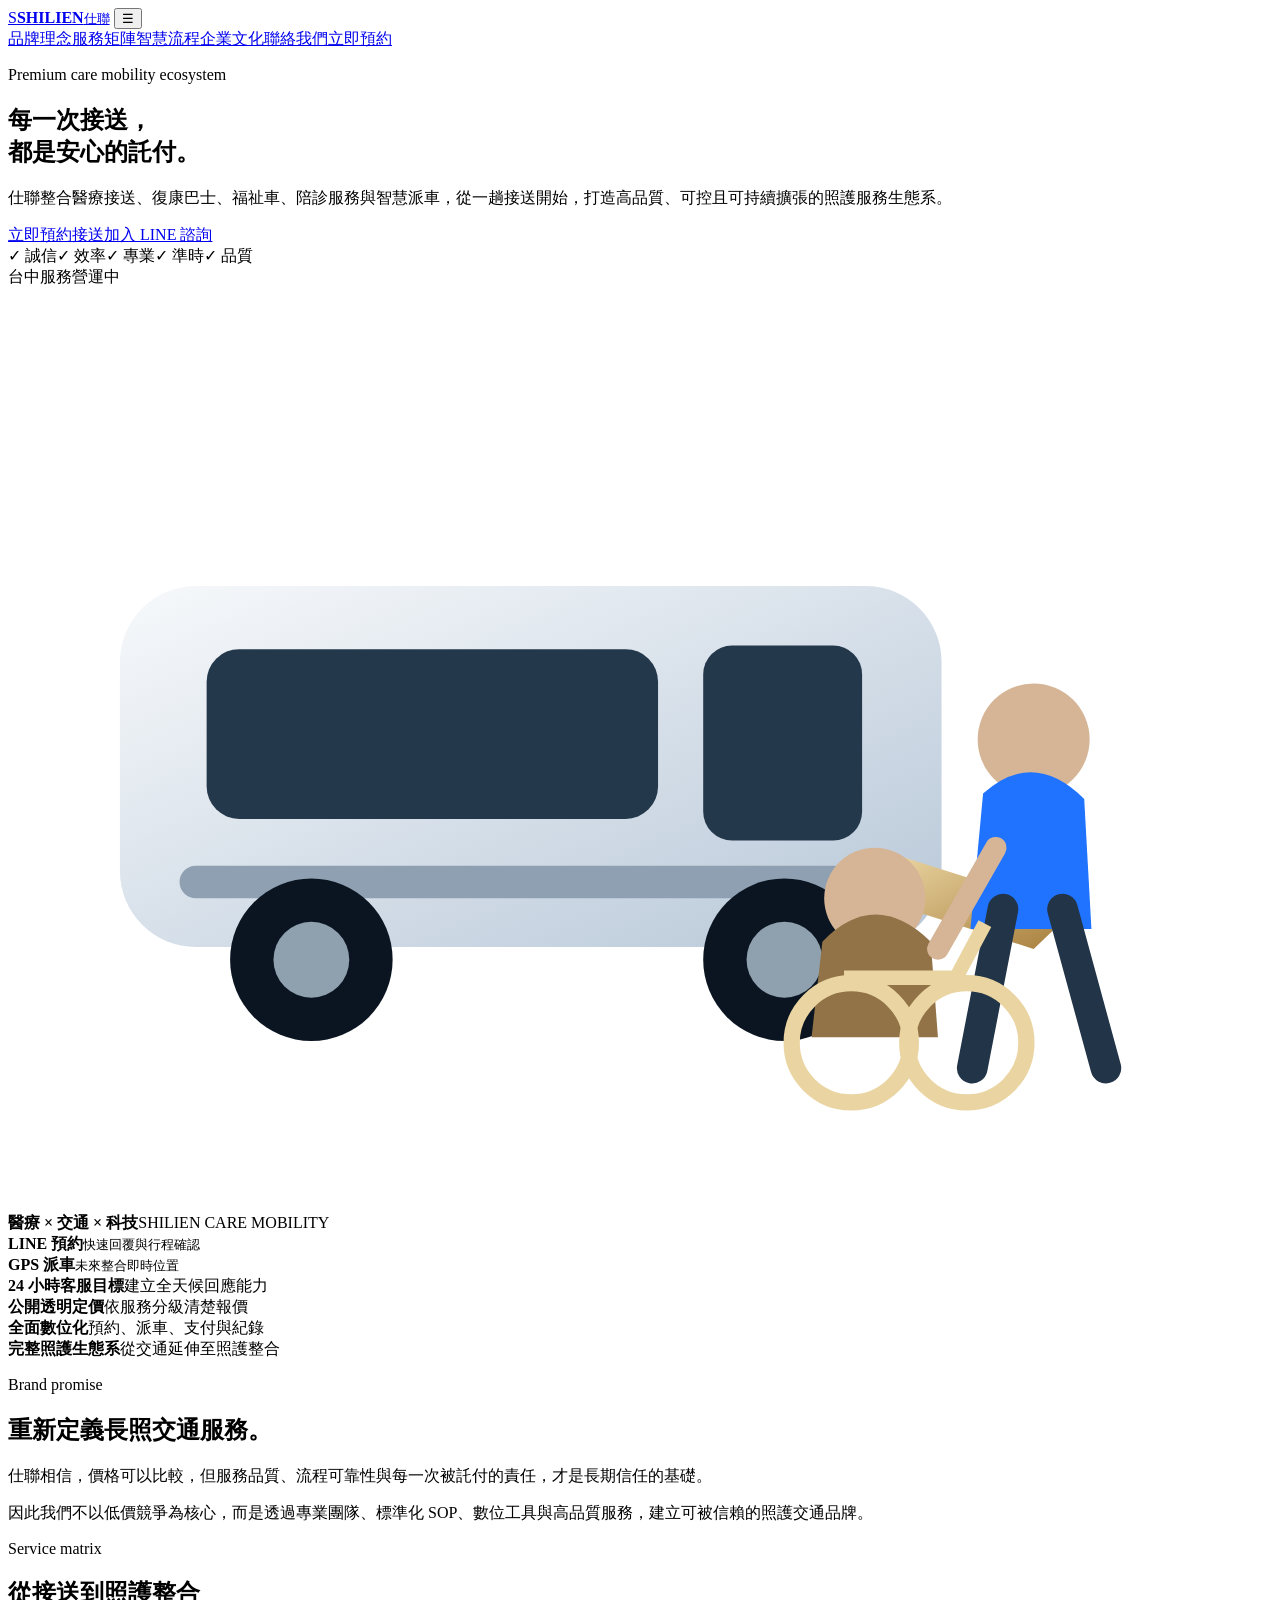
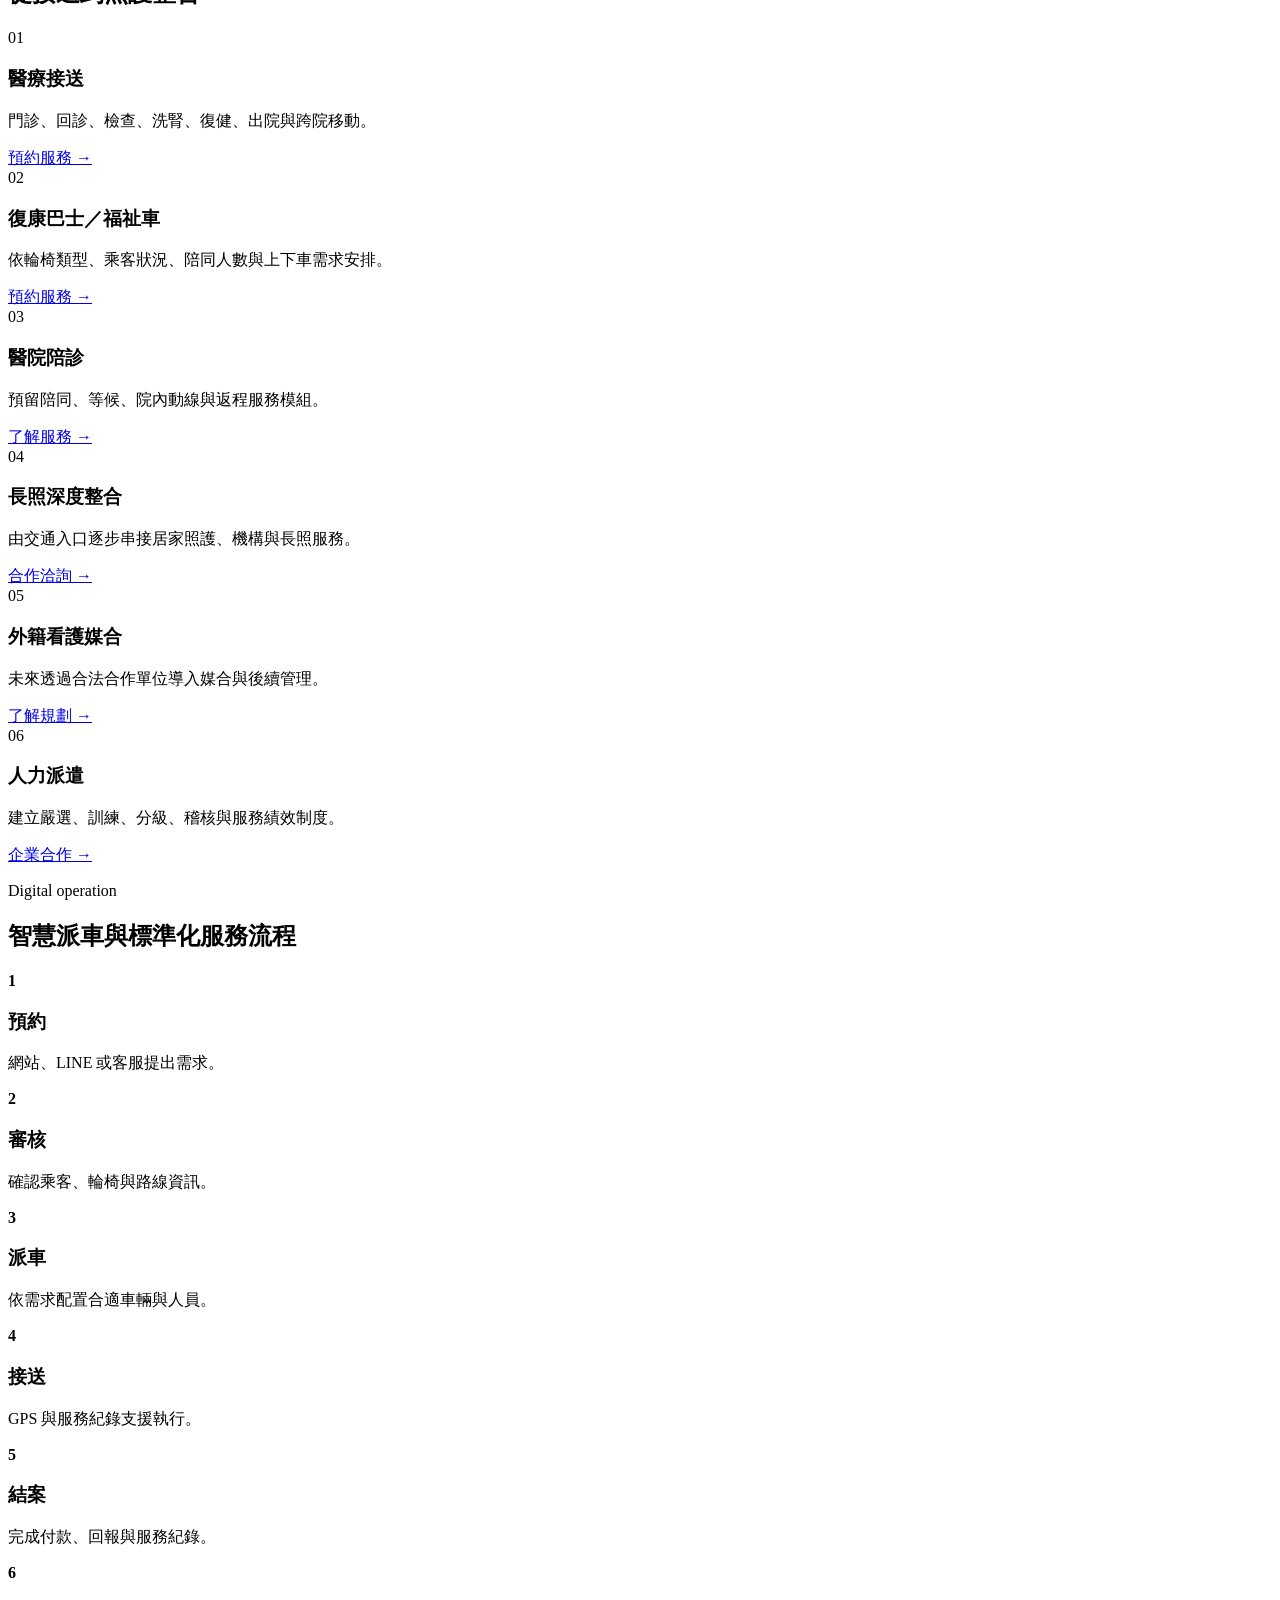
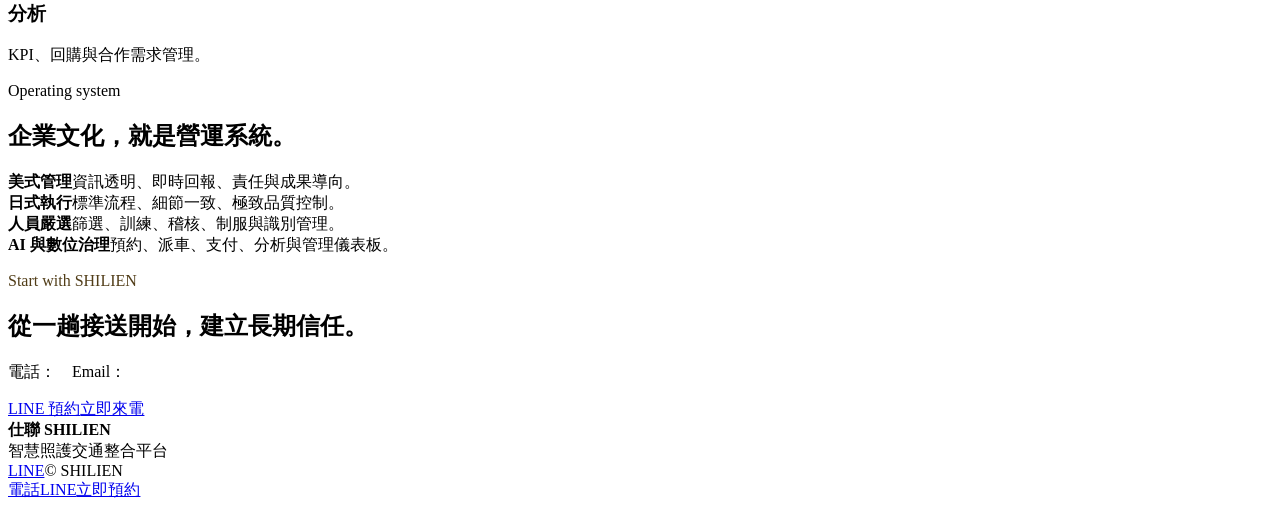
==== index.html @ 7526ec61 "SHILIEN Website V1 Initial Upload" ====
<!doctype html>
<html lang="zh-Hant">
<head>
<meta charset="utf-8"><meta name="viewport" content="width=device-width,initial-scale=1">
<title>仕聯 SHILIEN｜智慧照護交通整合平台</title>
<meta name="description" content="仕聯整合醫療接送、復康巴士、福祉車、陪診服務與智慧派車，打造台中高品質照護交通生態系。">
<link rel="stylesheet" href="assets/style.css">
</head>
<body>
<header class="header">
<div class="container nav">
<a class="brand" href="#top"><span class="logo">S</span><span class="brand-copy"><b>SHILIEN</b><small>仕聯</small></span></a>
<button class="menu" aria-label="開啟選單">☰</button>
<nav class="navlinks">
<a href="#about">品牌理念</a><a href="#services">服務矩陣</a><a href="#process">智慧流程</a><a href="#culture">企業文化</a><a href="#contact">聯絡我們</a><a class="nav-cta" href="#contact">立即預約</a>
</nav>
</div>
</header>

<main id="top">
<section class="hero">
<div class="container hero-grid">
<div>
<p class="kicker">Premium care mobility ecosystem</p>
<h1>每一次接送，<br><span>都是安心的託付。</span></h1>
<p class="hero-lead">仕聯整合醫療接送、復康巴士、福祉車、陪診服務與智慧派車，從一趟接送開始，打造高品質、可控且可持續擴張的照護服務生態系。</p>
<div class="actions"><a class="btn btn-primary" href="#contact">立即預約接送</a><a class="btn btn-ghost" data-line href="#">加入 LINE 諮詢</a></div>
<div class="hero-meta"><span>✓ 誠信</span><span>✓ 效率</span><span>✓ 專業</span><span>✓ 準時</span><span>✓ 品質</span></div>
</div>
<div class="panel">
<div class="glass"><div class="status"><span class="dot"></span><span>台中服務營運中</span></div><div class="art">
<svg viewBox="0 0 700 510" role="img" aria-label="福祉車與專業接送人員示意">
<defs>
<linearGradient id="car" x1="0" y1="0" x2="1" y2="1"><stop stop-color="#f7f9fb"/><stop offset="1" stop-color="#b7c7d8"/></linearGradient>
<linearGradient id="gold" x1="0" y1="0" x2="1" y2="1"><stop stop-color="#ead5a2"/><stop offset="1" stop-color="#a67d3a"/></linearGradient>
</defs>
<rect x="62" y="165" width="455" height="200" rx="42" fill="url(#car)"/>
<rect x="110" y="200" width="250" height="94" rx="18" fill="#24384c"/>
<rect x="385" y="198" width="88" height="108" rx="16" fill="#24384c"/>
<rect x="95" y="320" width="400" height="18" rx="9" fill="#8ea0b1"/>
<circle cx="168" cy="372" r="45" fill="#0b1521"/><circle cx="168" cy="372" r="21" fill="#8fa0ae"/>
<circle cx="430" cy="372" r="45" fill="#0b1521"/><circle cx="430" cy="372" r="21" fill="#8fa0ae"/>
<path d="M495 315 L590 345 L568 366 L486 340 Z" fill="url(#gold)"/>
<circle cx="568" cy="250" r="31" fill="#d5b596"/>
<path d="M540 280 Q568 255 596 283 L600 355 L533 355 Z" fill="#1f73ff"/>
<path d="M551 344 L534 432M584 344 L608 432" stroke="#223447" stroke-width="17" stroke-linecap="round"/>
<circle cx="480" cy="338" r="28" fill="#d5b596"/>
<path d="M451 362 Q480 332 511 362 L515 415 L445 415 Z" fill="#927348"/>
<circle cx="467" cy="418" r="33" fill="none" stroke="#ead5a2" stroke-width="9"/>
<circle cx="531" cy="418" r="33" fill="none" stroke="#ead5a2" stroke-width="9"/>
<path d="M463 382 L525 382 L541 352" fill="none" stroke="#ead5a2" stroke-width="8"/>
<path d="M547 310 Q530 340 515 366" fill="none" stroke="#d5b596" stroke-width="12" stroke-linecap="round"/>
</svg></div><div class="panel-foot"><b>醫療 × 交通 × 科技</b><span>SHILIEN CARE MOBILITY</span></div></div>
<div class="float f1"><b>LINE 預約</b><small>快速回覆與行程確認</small></div>
<div class="float f2"><b>GPS 派車</b><small>未來整合即時位置</small></div>
</div>
</div>
</section>

<section class="strip"><div class="container strip-grid">
<div class="strip-item"><b>24 小時客服目標</b><span>建立全天候回應能力</span></div>
<div class="strip-item"><b>公開透明定價</b><span>依服務分級清楚報價</span></div>
<div class="strip-item"><b>全面數位化</b><span>預約、派車、支付與紀錄</span></div>
<div class="strip-item"><b>完整照護生態系</b><span>從交通延伸至照護整合</span></div>
</div></section>

<section class="section" id="about"><div class="container two">
<div><p class="kicker">Brand promise</p><h2>重新定義長照交通服務。</h2></div>
<div class="copy"><p>仕聯相信，價格可以比較，但服務品質、流程可靠性與每一次被託付的責任，才是長期信任的基礎。</p><p>因此我們不以低價競爭為核心，而是透過專業團隊、標準化 SOP、數位工具與高品質服務，建立可被信賴的照護交通品牌。</p></div>
</div></section>

<section class="section dark" id="services"><div class="container">
<p class="kicker">Service matrix</p><h2>從接送到照護整合</h2>
<div class="cards">
<article class="card"><span class="num">01</span><h3>醫療接送</h3><p>門診、回診、檢查、洗腎、復健、出院與跨院移動。</p><a href="#contact">預約服務 →</a></article>
<article class="card"><span class="num">02</span><h3>復康巴士／福祉車</h3><p>依輪椅類型、乘客狀況、陪同人數與上下車需求安排。</p><a href="#contact">預約服務 →</a></article>
<article class="card"><span class="num">03</span><h3>醫院陪診</h3><p>預留陪同、等候、院內動線與返程服務模組。</p><a href="#contact">了解服務 →</a></article>
<article class="card"><span class="num">04</span><h3>長照深度整合</h3><p>由交通入口逐步串接居家照護、機構與長照服務。</p><a href="#contact">合作洽詢 →</a></article>
<article class="card"><span class="num">05</span><h3>外籍看護媒合</h3><p>未來透過合法合作單位導入媒合與後續管理。</p><a href="#contact">了解規劃 →</a></article>
<article class="card"><span class="num">06</span><h3>人力派遣</h3><p>建立嚴選、訓練、分級、稽核與服務績效制度。</p><a href="#contact">企業合作 →</a></article>
</div>
</div></section>

<section class="section soft" id="process"><div class="container">
<p class="kicker">Digital operation</p><h2>智慧派車與標準化服務流程</h2>
<div class="process">
<div class="step"><b>1</b><h3>預約</h3><p>網站、LINE 或客服提出需求。</p></div>
<div class="step"><b>2</b><h3>審核</h3><p>確認乘客、輪椅與路線資訊。</p></div>
<div class="step"><b>3</b><h3>派車</h3><p>依需求配置合適車輛與人員。</p></div>
<div class="step"><b>4</b><h3>接送</h3><p>GPS 與服務紀錄支援執行。</p></div>
<div class="step"><b>5</b><h3>結案</h3><p>完成付款、回報與服務紀錄。</p></div>
<div class="step"><b>6</b><h3>分析</h3><p>KPI、回購與合作需求管理。</p></div>
</div>
</div></section>

<section class="section dark" id="culture"><div class="container">
<p class="kicker">Operating system</p><h2>企業文化，就是營運系統。</h2>
<div class="matrix">
<div class="matrix-card"><strong>美式管理</strong><span>資訊透明、即時回報、責任與成果導向。</span></div>
<div class="matrix-card"><strong>日式執行</strong><span>標準流程、細節一致、極致品質控制。</span></div>
<div class="matrix-card"><strong>人員嚴選</strong><span>篩選、訓練、稽核、制服與識別管理。</span></div>
<div class="matrix-card"><strong>AI 與數位治理</strong><span>預約、派車、支付、分析與管理儀表板。</span></div>
</div>
</div></section>

<section class="cta" id="contact"><div class="container cta-grid">
<div><p class="kicker" style="color:#513d18">Start with SHILIEN</p><h2>從一趟接送開始，建立長期信任。</h2><p>電話：<a data-phone href="#"></a>　Email：<a data-email href="#"></a></p></div>
<div class="actions"><a class="btn" data-line href="#">LINE 預約</a><a class="btn" href="tel:0423372669">立即來電</a></div>
</div></section>
</main>

<footer><div class="container footer-grid"><div><b>仕聯 SHILIEN</b><br><span>智慧照護交通整合平台</span></div><div class="footer-links"><a data-line href="#">LINE</a><a data-email href="#"></a><span>© <span data-year></span> SHILIEN</span></div></div></footer>
<div class="mobile-dock"><a data-phone href="#">電話</a><a data-line href="#">LINE</a><a href="#contact">立即預約</a></div>
<script src="assets/app.js"></script>
</body></html>
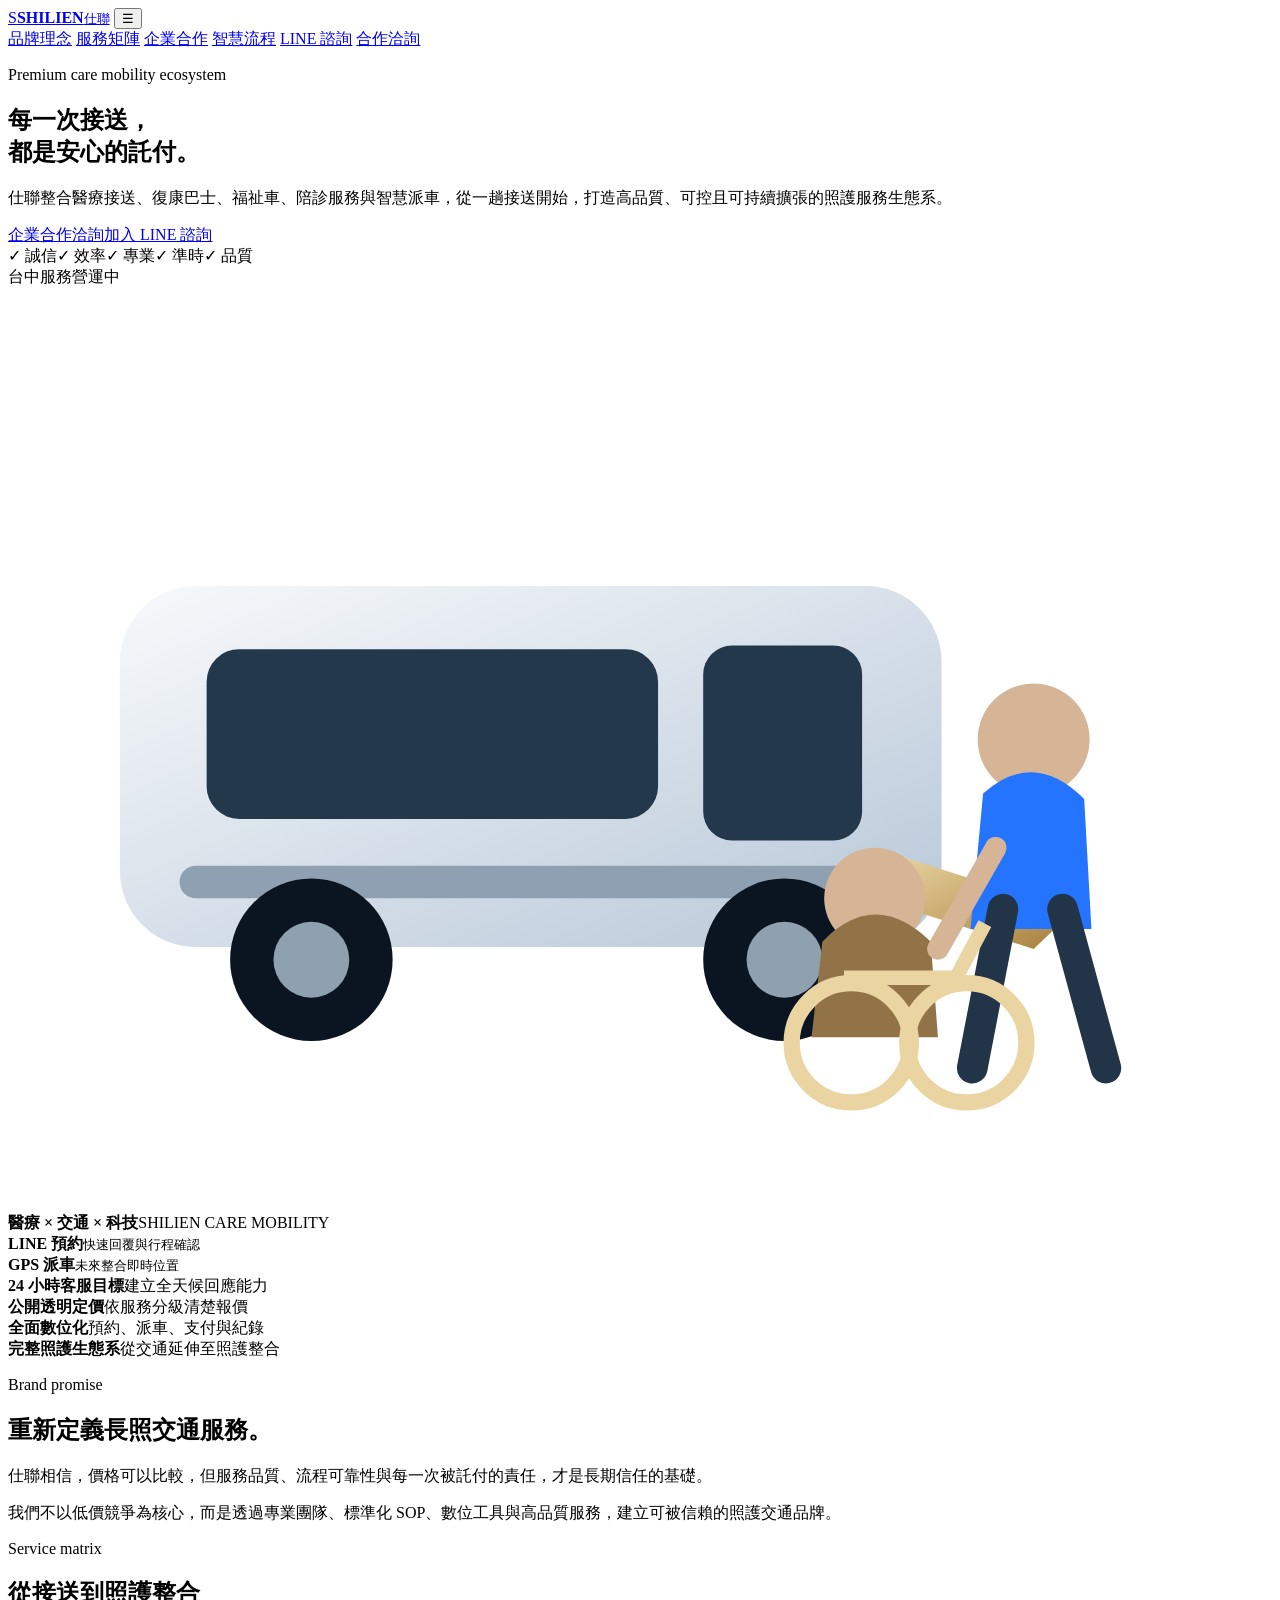
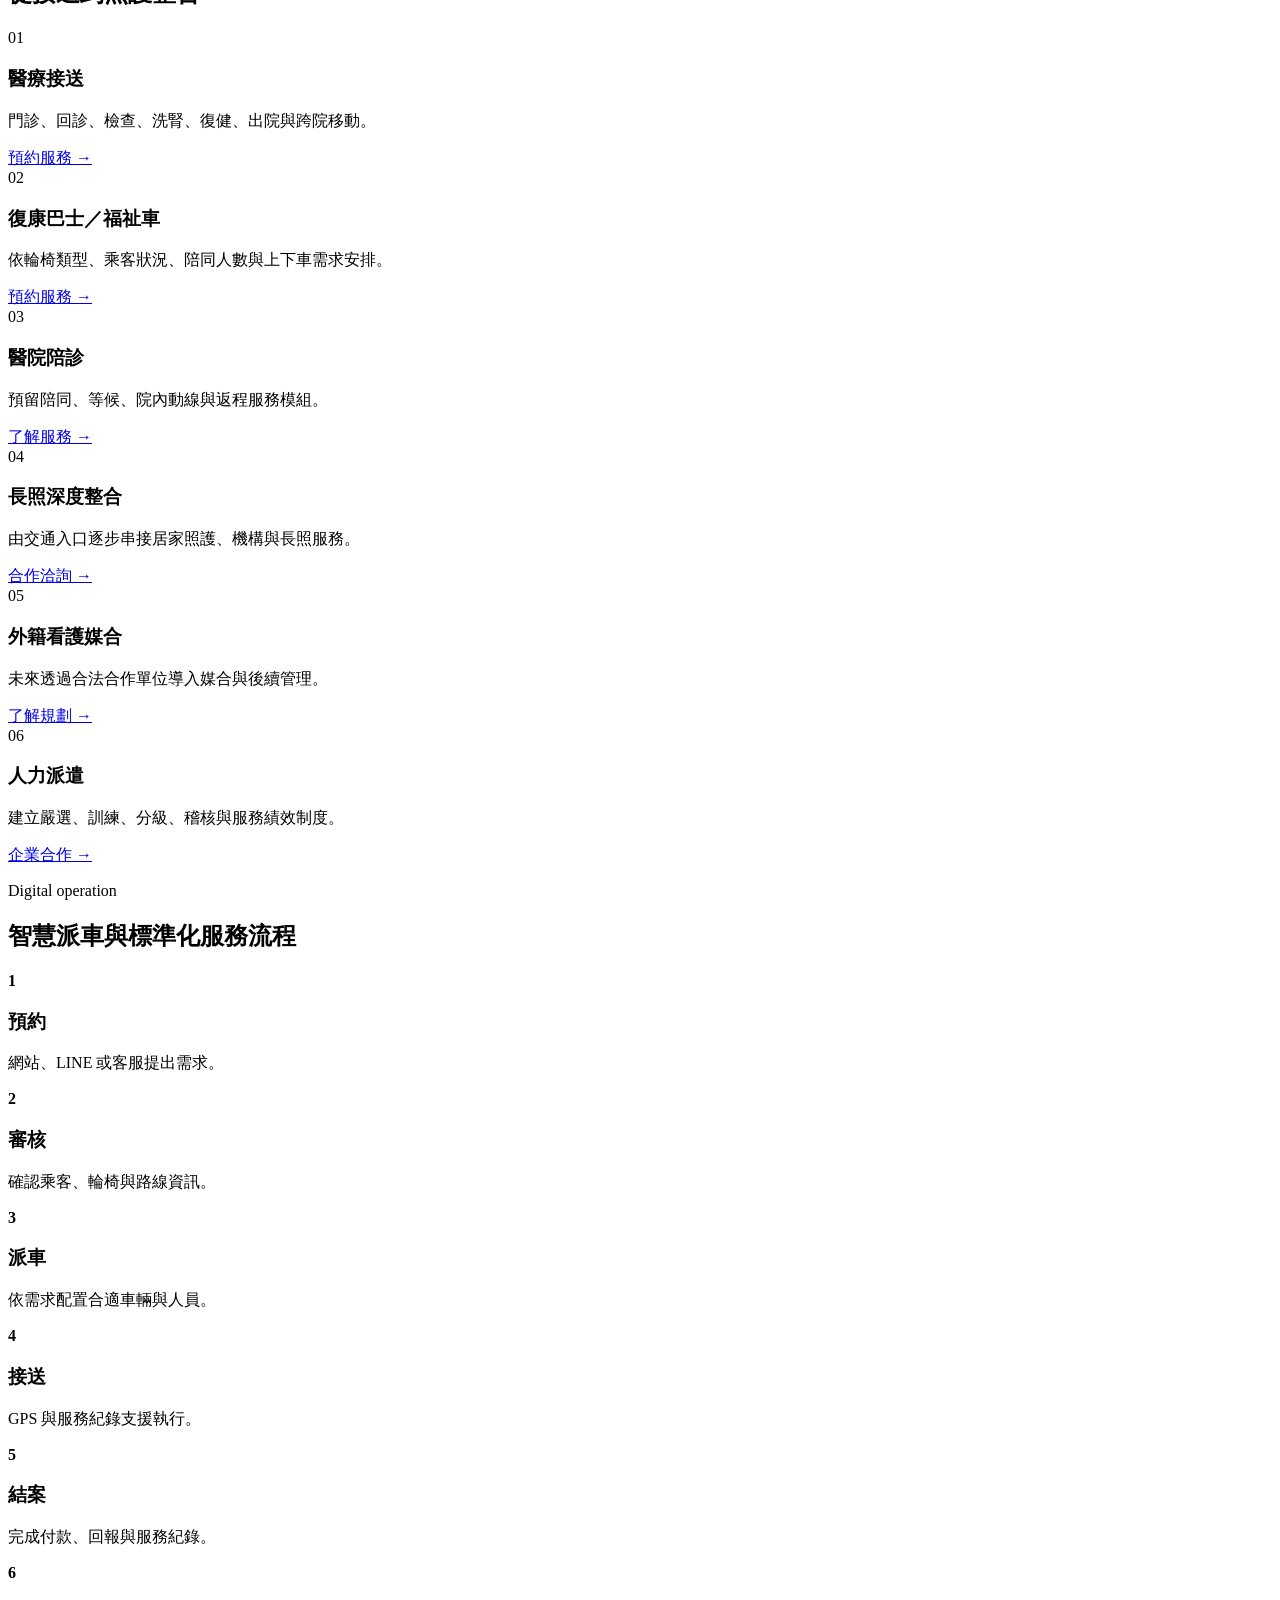
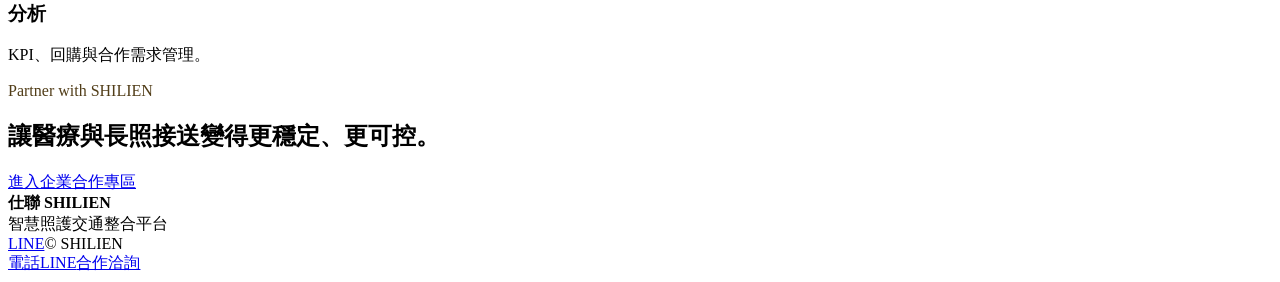
==== commit 19685c94: "SHILIEN V2 homepage and hospital partner page" ====
--- a/index.html
+++ b/index.html
@@ -1,34 +1,30 @@
-<!doctype html>
-<html lang="zh-Hant">
-<head>
+<!doctype html><html lang="zh-Hant"><head>
 <meta charset="utf-8"><meta name="viewport" content="width=device-width,initial-scale=1">
 <title>仕聯 SHILIEN｜智慧照護交通整合平台</title>
 <meta name="description" content="仕聯整合醫療接送、復康巴士、福祉車、陪診服務與智慧派車，打造台中高品質照護交通生態系。">
-<link rel="stylesheet" href="assets/style.css">
-</head>
-<body>
+<link rel="stylesheet" href="assets/style.css"></head><body>
+
 <header class="header">
 <div class="container nav">
-<a class="brand" href="#top"><span class="logo">S</span><span class="brand-copy"><b>SHILIEN</b><small>仕聯</small></span></a>
+<a class="brand" href="index.html"><span class="logo">S</span><span class="brand-copy"><b>SHILIEN</b><small>仕聯</small></span></a>
 <button class="menu" aria-label="開啟選單">☰</button>
 <nav class="navlinks">
-<a href="#about">品牌理念</a><a href="#services">服務矩陣</a><a href="#process">智慧流程</a><a href="#culture">企業文化</a><a href="#contact">聯絡我們</a><a class="nav-cta" href="#contact">立即預約</a>
+<a href="index.html#about">品牌理念</a>
+<a href="index.html#services">服務矩陣</a>
+<a href="partner.html">企業合作</a>
+<a href="index.html#process">智慧流程</a>
+<a data-line href="#">LINE 諮詢</a>
+<a class="nav-cta" href="partner.html#form">合作洽詢</a>
 </nav>
 </div>
 </header>
-
-<main id="top">
-<section class="hero">
-<div class="container hero-grid">
-<div>
-<p class="kicker">Premium care mobility ecosystem</p>
-<h1>每一次接送，<br><span>都是安心的託付。</span></h1>
+<main>
+<section class="hero"><div class="container hero-grid">
+<div><p class="kicker">Premium care mobility ecosystem</p><h1>每一次接送，<br><span>都是安心的託付。</span></h1>
 <p class="hero-lead">仕聯整合醫療接送、復康巴士、福祉車、陪診服務與智慧派車，從一趟接送開始，打造高品質、可控且可持續擴張的照護服務生態系。</p>
-<div class="actions"><a class="btn btn-primary" href="#contact">立即預約接送</a><a class="btn btn-ghost" data-line href="#">加入 LINE 諮詢</a></div>
-<div class="hero-meta"><span>✓ 誠信</span><span>✓ 效率</span><span>✓ 專業</span><span>✓ 準時</span><span>✓ 品質</span></div>
-</div>
-<div class="panel">
-<div class="glass"><div class="status"><span class="dot"></span><span>台中服務營運中</span></div><div class="art">
+<div class="actions"><a class="btn btn-primary" href="partner.html#form">企業合作洽詢</a><a class="btn btn-ghost" data-line href="#">加入 LINE 諮詢</a></div>
+<div class="hero-meta"><span>✓ 誠信</span><span>✓ 效率</span><span>✓ 專業</span><span>✓ 準時</span><span>✓ 品質</span></div></div>
+<div class="panel"><div class="glass"><div class="status"><span class="dot"></span><span>台中服務營運中</span></div><div class="art">
 <svg viewBox="0 0 700 510" role="img" aria-label="福祉車與專業接送人員示意">
 <defs>
 <linearGradient id="car" x1="0" y1="0" x2="1" y2="1"><stop stop-color="#f7f9fb"/><stop offset="1" stop-color="#b7c7d8"/></linearGradient>
@@ -42,7 +38,7 @@
 <circle cx="430" cy="372" r="45" fill="#0b1521"/><circle cx="430" cy="372" r="21" fill="#8fa0ae"/>
 <path d="M495 315 L590 345 L568 366 L486 340 Z" fill="url(#gold)"/>
 <circle cx="568" cy="250" r="31" fill="#d5b596"/>
-<path d="M540 280 Q568 255 596 283 L600 355 L533 355 Z" fill="#1f73ff"/>
+<path d="M540 280 Q568 255 596 283 L600 355 L533 355 Z" fill="#2474ff"/>
 <path d="M551 344 L534 432M584 344 L608 432" stroke="#223447" stroke-width="17" stroke-linecap="round"/>
 <circle cx="480" cy="338" r="28" fill="#d5b596"/>
 <path d="M451 362 Q480 332 511 362 L515 415 L445 415 Z" fill="#927348"/>
@@ -51,11 +47,8 @@
 <path d="M463 382 L525 382 L541 352" fill="none" stroke="#ead5a2" stroke-width="8"/>
 <path d="M547 310 Q530 340 515 366" fill="none" stroke="#d5b596" stroke-width="12" stroke-linecap="round"/>
 </svg></div><div class="panel-foot"><b>醫療 × 交通 × 科技</b><span>SHILIEN CARE MOBILITY</span></div></div>
-<div class="float f1"><b>LINE 預約</b><small>快速回覆與行程確認</small></div>
-<div class="float f2"><b>GPS 派車</b><small>未來整合即時位置</small></div>
-</div>
-</div>
-</section>
+<div class="float f1"><b>LINE 預約</b><small>快速回覆與行程確認</small></div><div class="float f2"><b>GPS 派車</b><small>未來整合即時位置</small></div></div>
+</div></section>
 
 <section class="strip"><div class="container strip-grid">
 <div class="strip-item"><b>24 小時客服目標</b><span>建立全天候回應能力</span></div>
@@ -66,20 +59,19 @@
 
 <section class="section" id="about"><div class="container two">
 <div><p class="kicker">Brand promise</p><h2>重新定義長照交通服務。</h2></div>
-<div class="copy"><p>仕聯相信，價格可以比較，但服務品質、流程可靠性與每一次被託付的責任，才是長期信任的基礎。</p><p>因此我們不以低價競爭為核心，而是透過專業團隊、標準化 SOP、數位工具與高品質服務，建立可被信賴的照護交通品牌。</p></div>
+<div class="copy"><p>仕聯相信，價格可以比較，但服務品質、流程可靠性與每一次被託付的責任，才是長期信任的基礎。</p><p>我們不以低價競爭為核心，而是透過專業團隊、標準化 SOP、數位工具與高品質服務，建立可被信賴的照護交通品牌。</p></div>
 </div></section>
 
 <section class="section dark" id="services"><div class="container">
 <p class="kicker">Service matrix</p><h2>從接送到照護整合</h2>
 <div class="cards">
-<article class="card"><span class="num">01</span><h3>醫療接送</h3><p>門診、回診、檢查、洗腎、復健、出院與跨院移動。</p><a href="#contact">預約服務 →</a></article>
-<article class="card"><span class="num">02</span><h3>復康巴士／福祉車</h3><p>依輪椅類型、乘客狀況、陪同人數與上下車需求安排。</p><a href="#contact">預約服務 →</a></article>
-<article class="card"><span class="num">03</span><h3>醫院陪診</h3><p>預留陪同、等候、院內動線與返程服務模組。</p><a href="#contact">了解服務 →</a></article>
-<article class="card"><span class="num">04</span><h3>長照深度整合</h3><p>由交通入口逐步串接居家照護、機構與長照服務。</p><a href="#contact">合作洽詢 →</a></article>
-<article class="card"><span class="num">05</span><h3>外籍看護媒合</h3><p>未來透過合法合作單位導入媒合與後續管理。</p><a href="#contact">了解規劃 →</a></article>
-<article class="card"><span class="num">06</span><h3>人力派遣</h3><p>建立嚴選、訓練、分級、稽核與服務績效制度。</p><a href="#contact">企業合作 →</a></article>
-</div>
-</div></section>
+<article class="card"><span class="num">01</span><h3>醫療接送</h3><p>門診、回診、檢查、洗腎、復健、出院與跨院移動。</p><a data-line href="#">預約服務 →</a></article>
+<article class="card"><span class="num">02</span><h3>復康巴士／福祉車</h3><p>依輪椅類型、乘客狀況、陪同人數與上下車需求安排。</p><a data-line href="#">預約服務 →</a></article>
+<article class="card"><span class="num">03</span><h3>醫院陪診</h3><p>預留陪同、等候、院內動線與返程服務模組。</p><a data-line href="#">了解服務 →</a></article>
+<article class="card"><span class="num">04</span><h3>長照深度整合</h3><p>由交通入口逐步串接居家照護、機構與長照服務。</p><a href="partner.html">合作洽詢 →</a></article>
+<article class="card"><span class="num">05</span><h3>外籍看護媒合</h3><p>未來透過合法合作單位導入媒合與後續管理。</p><a href="partner.html">了解規劃 →</a></article>
+<article class="card"><span class="num">06</span><h3>人力派遣</h3><p>建立嚴選、訓練、分級、稽核與服務績效制度。</p><a href="partner.html">企業合作 →</a></article>
+</div></div></section>
 
 <section class="section soft" id="process"><div class="container">
 <p class="kicker">Digital operation</p><h2>智慧派車與標準化服務流程</h2>
@@ -90,26 +82,13 @@
 <div class="step"><b>4</b><h3>接送</h3><p>GPS 與服務紀錄支援執行。</p></div>
 <div class="step"><b>5</b><h3>結案</h3><p>完成付款、回報與服務紀錄。</p></div>
 <div class="step"><b>6</b><h3>分析</h3><p>KPI、回購與合作需求管理。</p></div>
-</div>
-</div></section>
+</div></div></section>
 
-<section class="section dark" id="culture"><div class="container">
-<p class="kicker">Operating system</p><h2>企業文化，就是營運系統。</h2>
-<div class="matrix">
-<div class="matrix-card"><strong>美式管理</strong><span>資訊透明、即時回報、責任與成果導向。</span></div>
-<div class="matrix-card"><strong>日式執行</strong><span>標準流程、細節一致、極致品質控制。</span></div>
-<div class="matrix-card"><strong>人員嚴選</strong><span>篩選、訓練、稽核、制服與識別管理。</span></div>
-<div class="matrix-card"><strong>AI 與數位治理</strong><span>預約、派車、支付、分析與管理儀表板。</span></div>
-</div>
-</div></section>
-
-<section class="cta" id="contact"><div class="container cta-grid">
-<div><p class="kicker" style="color:#513d18">Start with SHILIEN</p><h2>從一趟接送開始，建立長期信任。</h2><p>電話：<a data-phone href="#"></a>　Email：<a data-email href="#"></a></p></div>
-<div class="actions"><a class="btn" data-line href="#">LINE 預約</a><a class="btn" href="tel:0423372669">立即來電</a></div>
-</div></section>
+<section class="cta"><div class="container cta-grid"><div><p class="kicker" style="color:#513d18">Partner with SHILIEN</p><h2>讓醫療與長照接送變得更穩定、更可控。</h2></div><a class="btn" href="partner.html">進入企業合作專區</a></div></section>
 </main>
-
-<footer><div class="container footer-grid"><div><b>仕聯 SHILIEN</b><br><span>智慧照護交通整合平台</span></div><div class="footer-links"><a data-line href="#">LINE</a><a data-email href="#"></a><span>© <span data-year></span> SHILIEN</span></div></div></footer>
-<div class="mobile-dock"><a data-phone href="#">電話</a><a data-line href="#">LINE</a><a href="#contact">立即預約</a></div>
-<script src="assets/app.js"></script>
-</body></html>+<footer><div class="container footer-grid">
+<div><b>仕聯 SHILIEN</b><br><span>智慧照護交通整合平台</span></div>
+<div class="footer-links"><a data-line href="#">LINE</a><a data-email href="#"></a><span>© <span data-year></span> SHILIEN</span></div>
+</div></footer>
+<div class="mobile-dock"><a data-phone href="#">電話</a><a data-line href="#">LINE</a><a href="partner.html#form">合作洽詢</a></div>
+<script src="assets/app.js"></script></body></html>
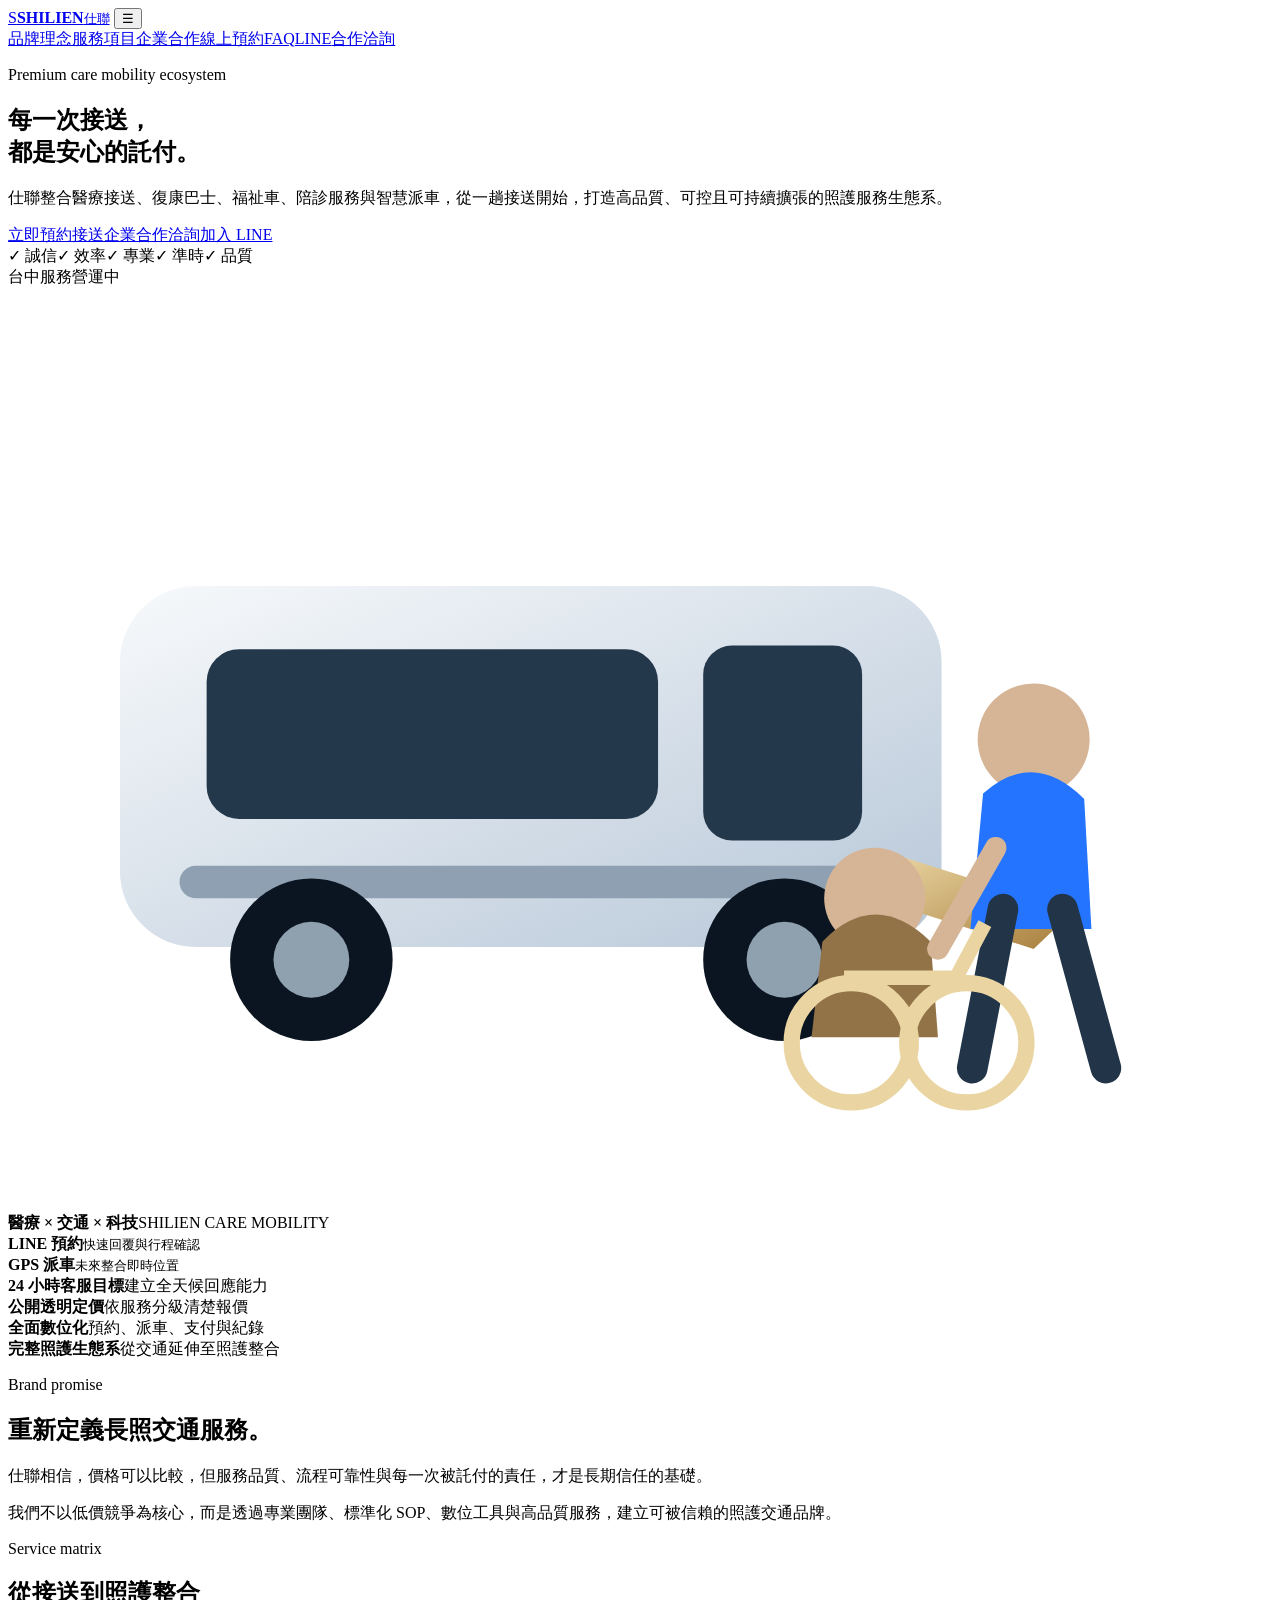
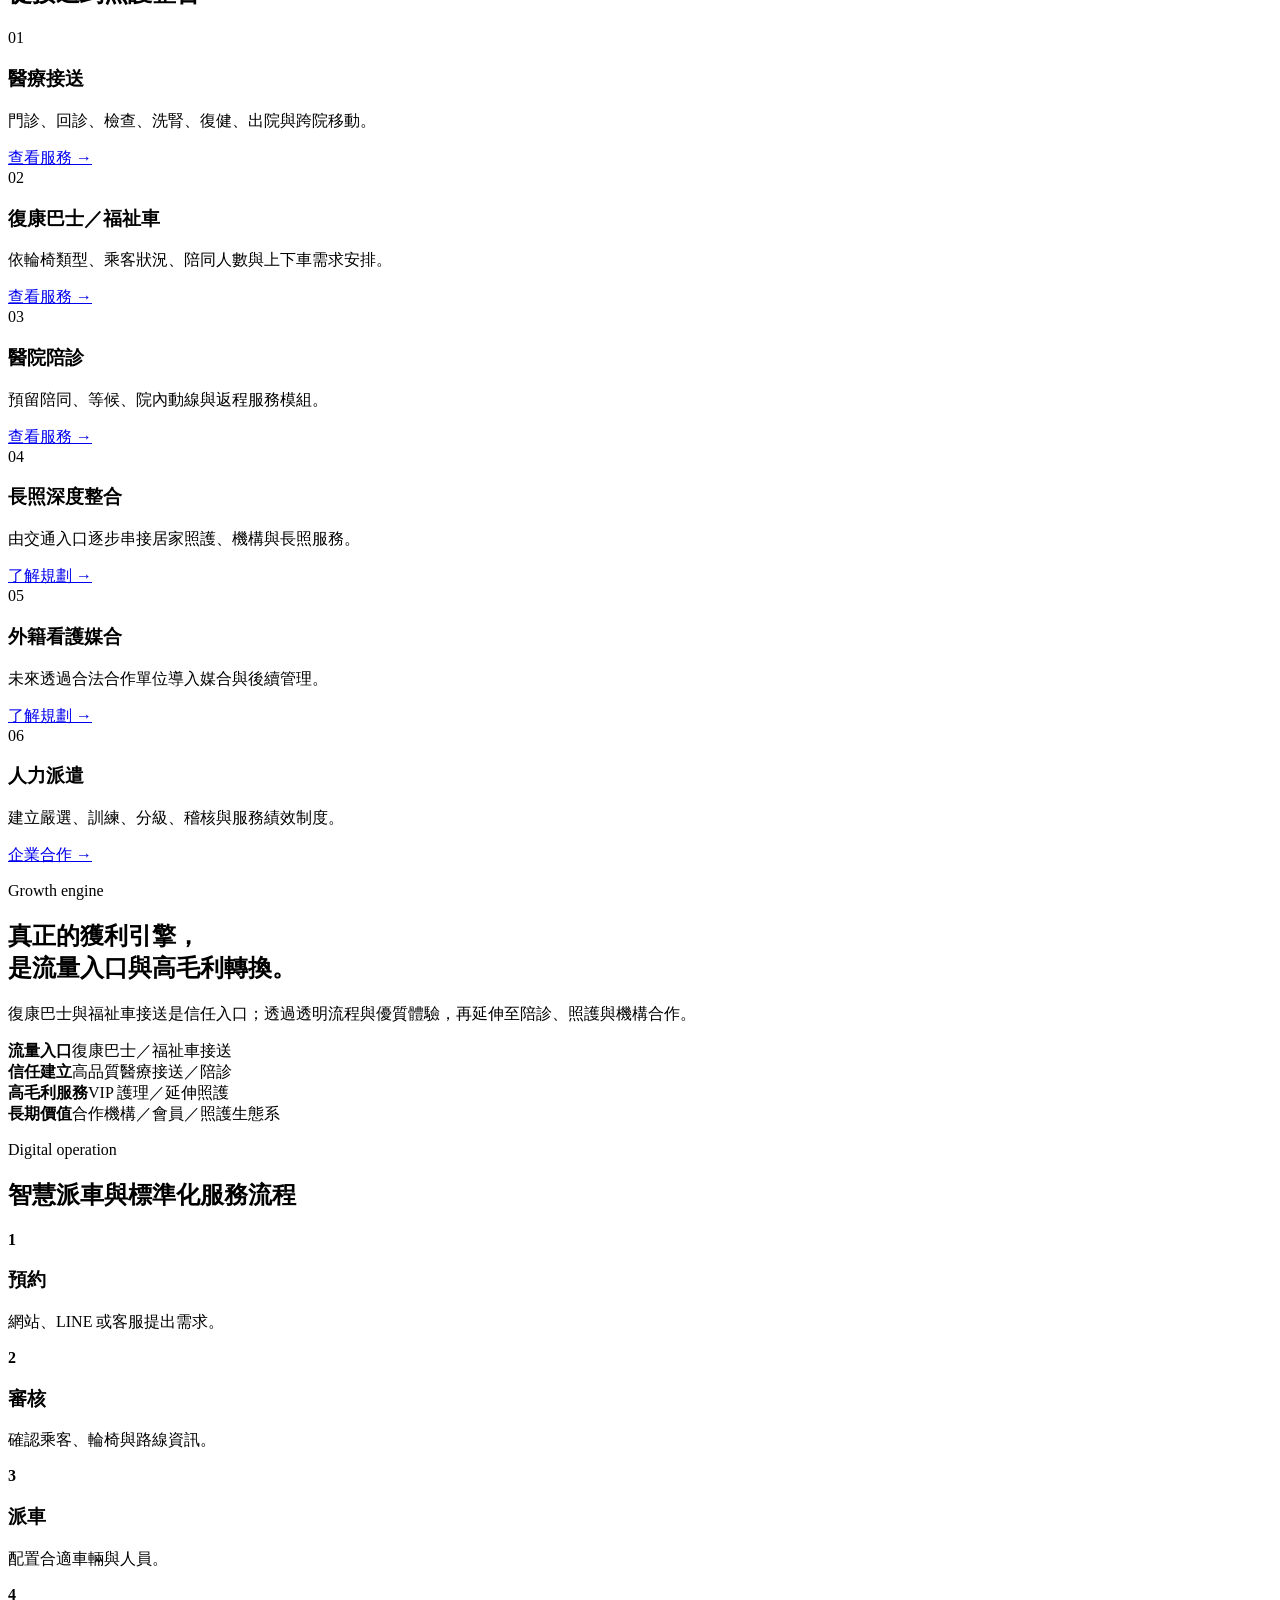
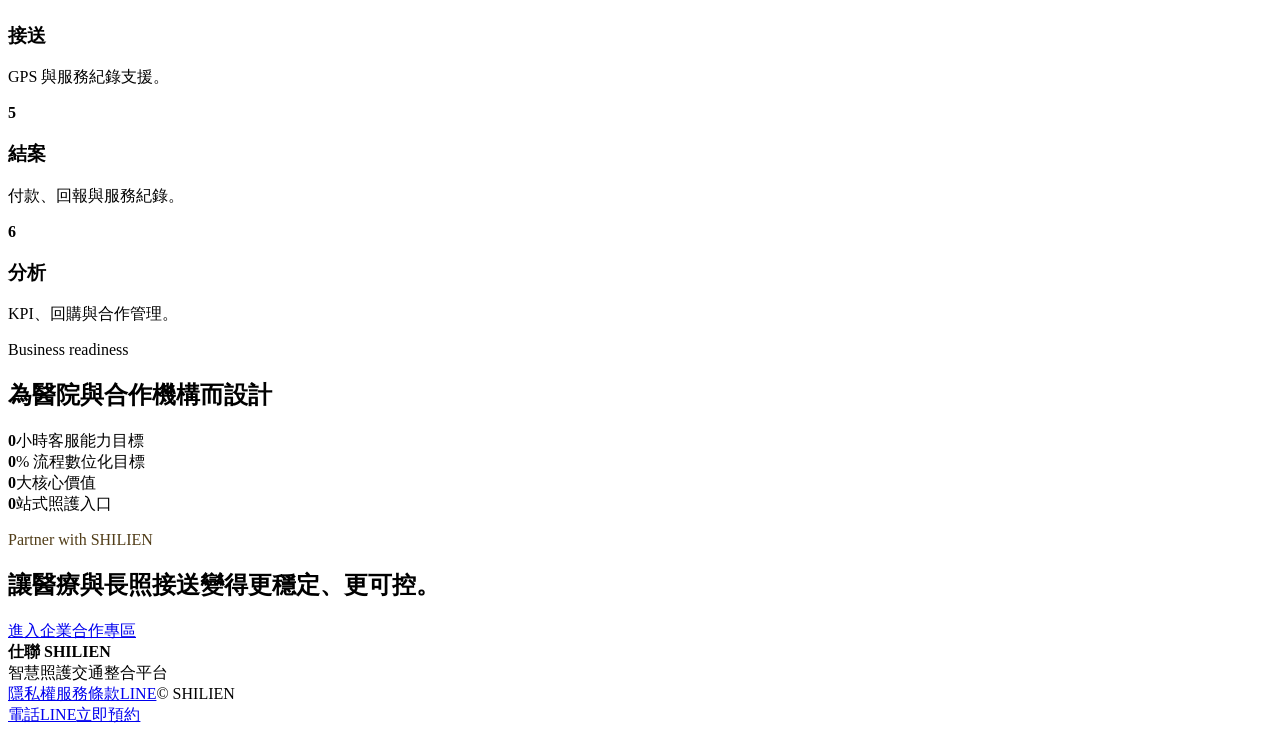
==== commit 84a89919: "SHILIEN V3 Premium Healthcare Website" ====
--- a/index.html
+++ b/index.html
@@ -1,28 +1,17 @@
-<!doctype html><html lang="zh-Hant"><head>
-<meta charset="utf-8"><meta name="viewport" content="width=device-width,initial-scale=1">
-<title>仕聯 SHILIEN｜智慧照護交通整合平台</title>
-<meta name="description" content="仕聯整合醫療接送、復康巴士、福祉車、陪診服務與智慧派車，打造台中高品質照護交通生態系。">
+<!doctype html><html lang="zh-Hant"><head><meta charset="utf-8"><meta name="viewport" content="width=device-width,initial-scale=1">
+<title>仕聯 SHILIEN｜智慧照護交通整合平台</title><meta name="description" content="仕聯整合醫療接送、復康巴士、福祉車、陪診服務與智慧派車，打造台中高品質照護交通生態系。">
 <link rel="stylesheet" href="assets/style.css"></head><body>
-
-<header class="header">
-<div class="container nav">
+<header class="header"><div class="container nav">
 <a class="brand" href="index.html"><span class="logo">S</span><span class="brand-copy"><b>SHILIEN</b><small>仕聯</small></span></a>
 <button class="menu" aria-label="開啟選單">☰</button>
 <nav class="navlinks">
-<a href="index.html#about">品牌理念</a>
-<a href="index.html#services">服務矩陣</a>
-<a href="partner.html">企業合作</a>
-<a href="index.html#process">智慧流程</a>
-<a data-line href="#">LINE 諮詢</a>
-<a class="nav-cta" href="partner.html#form">合作洽詢</a>
-</nav>
-</div>
-</header>
+<a href="index.html#about">品牌理念</a><a href="services.html">服務項目</a><a href="partner.html">企業合作</a><a href="booking.html">線上預約</a><a href="faq.html">FAQ</a><a data-line href="#">LINE</a><a class="nav-cta" href="partner.html#form">合作洽詢</a>
+</nav></div></header>
 <main>
 <section class="hero"><div class="container hero-grid">
 <div><p class="kicker">Premium care mobility ecosystem</p><h1>每一次接送，<br><span>都是安心的託付。</span></h1>
 <p class="hero-lead">仕聯整合醫療接送、復康巴士、福祉車、陪診服務與智慧派車，從一趟接送開始，打造高品質、可控且可持續擴張的照護服務生態系。</p>
-<div class="actions"><a class="btn btn-primary" href="partner.html#form">企業合作洽詢</a><a class="btn btn-ghost" data-line href="#">加入 LINE 諮詢</a></div>
+<div class="actions"><a class="btn btn-primary" href="booking.html">立即預約接送</a><a class="btn btn-ghost" href="partner.html">企業合作洽詢</a><a class="btn btn-ghost" data-line href="#">加入 LINE</a></div>
 <div class="hero-meta"><span>✓ 誠信</span><span>✓ 效率</span><span>✓ 專業</span><span>✓ 準時</span><span>✓ 品質</span></div></div>
 <div class="panel"><div class="glass"><div class="status"><span class="dot"></span><span>台中服務營運中</span></div><div class="art">
 <svg viewBox="0 0 700 510" role="img" aria-label="福祉車與專業接送人員示意">
@@ -57,38 +46,36 @@
 <div class="strip-item"><b>完整照護生態系</b><span>從交通延伸至照護整合</span></div>
 </div></section>
 
-<section class="section" id="about"><div class="container two">
+<section class="section reveal" id="about"><div class="container two">
 <div><p class="kicker">Brand promise</p><h2>重新定義長照交通服務。</h2></div>
 <div class="copy"><p>仕聯相信，價格可以比較，但服務品質、流程可靠性與每一次被託付的責任，才是長期信任的基礎。</p><p>我們不以低價競爭為核心，而是透過專業團隊、標準化 SOP、數位工具與高品質服務，建立可被信賴的照護交通品牌。</p></div>
 </div></section>
 
-<section class="section dark" id="services"><div class="container">
+<section class="section dark reveal"><div class="container">
 <p class="kicker">Service matrix</p><h2>從接送到照護整合</h2>
 <div class="cards">
-<article class="card"><span class="num">01</span><h3>醫療接送</h3><p>門診、回診、檢查、洗腎、復健、出院與跨院移動。</p><a data-line href="#">預約服務 →</a></article>
-<article class="card"><span class="num">02</span><h3>復康巴士／福祉車</h3><p>依輪椅類型、乘客狀況、陪同人數與上下車需求安排。</p><a data-line href="#">預約服務 →</a></article>
-<article class="card"><span class="num">03</span><h3>醫院陪診</h3><p>預留陪同、等候、院內動線與返程服務模組。</p><a data-line href="#">了解服務 →</a></article>
-<article class="card"><span class="num">04</span><h3>長照深度整合</h3><p>由交通入口逐步串接居家照護、機構與長照服務。</p><a href="partner.html">合作洽詢 →</a></article>
-<article class="card"><span class="num">05</span><h3>外籍看護媒合</h3><p>未來透過合法合作單位導入媒合與後續管理。</p><a href="partner.html">了解規劃 →</a></article>
-<article class="card"><span class="num">06</span><h3>人力派遣</h3><p>建立嚴選、訓練、分級、稽核與服務績效制度。</p><a href="partner.html">企業合作 →</a></article>
+<div class="card"><span class="num">01</span><h3>醫療接送</h3><p>門診、回診、檢查、洗腎、復健、出院與跨院移動。</p><a href="services.html">查看服務 →</a></div>
+<div class="card"><span class="num">02</span><h3>復康巴士／福祉車</h3><p>依輪椅類型、乘客狀況、陪同人數與上下車需求安排。</p><a href="services.html">查看服務 →</a></div>
+<div class="card"><span class="num">03</span><h3>醫院陪診</h3><p>預留陪同、等候、院內動線與返程服務模組。</p><a href="services.html">查看服務 →</a></div>
+<div class="card"><span class="num">04</span><h3>長照深度整合</h3><p>由交通入口逐步串接居家照護、機構與長照服務。</p><a href="services.html">了解規劃 →</a></div>
+<div class="card"><span class="num">05</span><h3>外籍看護媒合</h3><p>未來透過合法合作單位導入媒合與後續管理。</p><a href="services.html">了解規劃 →</a></div>
+<div class="card"><span class="num">06</span><h3>人力派遣</h3><p>建立嚴選、訓練、分級、稽核與服務績效制度。</p><a href="partner.html">企業合作 →</a></div>
 </div></div></section>
 
-<section class="section soft" id="process"><div class="container">
-<p class="kicker">Digital operation</p><h2>智慧派車與標準化服務流程</h2>
-<div class="process">
-<div class="step"><b>1</b><h3>預約</h3><p>網站、LINE 或客服提出需求。</p></div>
-<div class="step"><b>2</b><h3>審核</h3><p>確認乘客、輪椅與路線資訊。</p></div>
-<div class="step"><b>3</b><h3>派車</h3><p>依需求配置合適車輛與人員。</p></div>
-<div class="step"><b>4</b><h3>接送</h3><p>GPS 與服務紀錄支援執行。</p></div>
-<div class="step"><b>5</b><h3>結案</h3><p>完成付款、回報與服務紀錄。</p></div>
-<div class="step"><b>6</b><h3>分析</h3><p>KPI、回購與合作需求管理。</p></div>
-</div></div></section>
+<section class="section soft reveal"><div class="container ecosystem">
+<div><p class="kicker">Growth engine</p><h2>真正的獲利引擎，<br>是流量入口與高毛利轉換。</h2><p class="copy">復康巴士與福祉車接送是信任入口；透過透明流程與優質體驗，再延伸至陪診、照護與機構合作。</p></div>
+<div class="funnel"><div class="funnel-row"><b>流量入口</b><span>復康巴士／福祉車接送</span></div><div class="funnel-row"><b>信任建立</b><span>高品質醫療接送／陪診</span></div><div class="funnel-row"><b>高毛利服務</b><span>VIP 護理／延伸照護</span></div><div class="funnel-row"><b>長期價值</b><span>合作機構／會員／照護生態系</span></div></div>
+</div></section>
+
+<section class="section reveal"><div class="container"><p class="kicker">Digital operation</p><h2>智慧派車與標準化服務流程</h2>
+<div class="process"><div class="step"><b>1</b><h3>預約</h3><p>網站、LINE 或客服提出需求。</p></div><div class="step"><b>2</b><h3>審核</h3><p>確認乘客、輪椅與路線資訊。</p></div><div class="step"><b>3</b><h3>派車</h3><p>配置合適車輛與人員。</p></div><div class="step"><b>4</b><h3>接送</h3><p>GPS 與服務紀錄支援。</p></div><div class="step"><b>5</b><h3>結案</h3><p>付款、回報與服務紀錄。</p></div><div class="step"><b>6</b><h3>分析</h3><p>KPI、回購與合作管理。</p></div></div>
+</div></section>
+
+<section class="section dark reveal"><div class="container"><p class="kicker">Business readiness</p><h2>為醫院與合作機構而設計</h2>
+<div class="metric-grid"><div class="metric"><strong data-count="24">0</strong><span>小時客服能力目標</span></div><div class="metric"><strong data-count="100">0</strong><span>% 流程數位化目標</span></div><div class="metric"><strong data-count="5">0</strong><span>大核心價值</span></div><div class="metric"><strong data-count="1">0</strong><span>站式照護入口</span></div></div>
+</div></section>
 
 <section class="cta"><div class="container cta-grid"><div><p class="kicker" style="color:#513d18">Partner with SHILIEN</p><h2>讓醫療與長照接送變得更穩定、更可控。</h2></div><a class="btn" href="partner.html">進入企業合作專區</a></div></section>
 </main>
-<footer><div class="container footer-grid">
-<div><b>仕聯 SHILIEN</b><br><span>智慧照護交通整合平台</span></div>
-<div class="footer-links"><a data-line href="#">LINE</a><a data-email href="#"></a><span>© <span data-year></span> SHILIEN</span></div>
-</div></footer>
-<div class="mobile-dock"><a data-phone href="#">電話</a><a data-line href="#">LINE</a><a href="partner.html#form">合作洽詢</a></div>
-<script src="assets/app.js"></script></body></html>+<footer><div class="container footer-grid"><div><b>仕聯 SHILIEN</b><br><span>智慧照護交通整合平台</span></div><div class="footer-links"><a href="privacy.html">隱私權</a><a href="terms.html">服務條款</a><a data-line href="#">LINE</a><a data-email href="#"></a><span>© <span data-year></span> SHILIEN</span></div></div></footer>
+<div class="mobile-dock"><a data-phone href="#">電話</a><a data-line href="#">LINE</a><a href="booking.html">立即預約</a></div><script src="assets/app.js"></script></body></html>
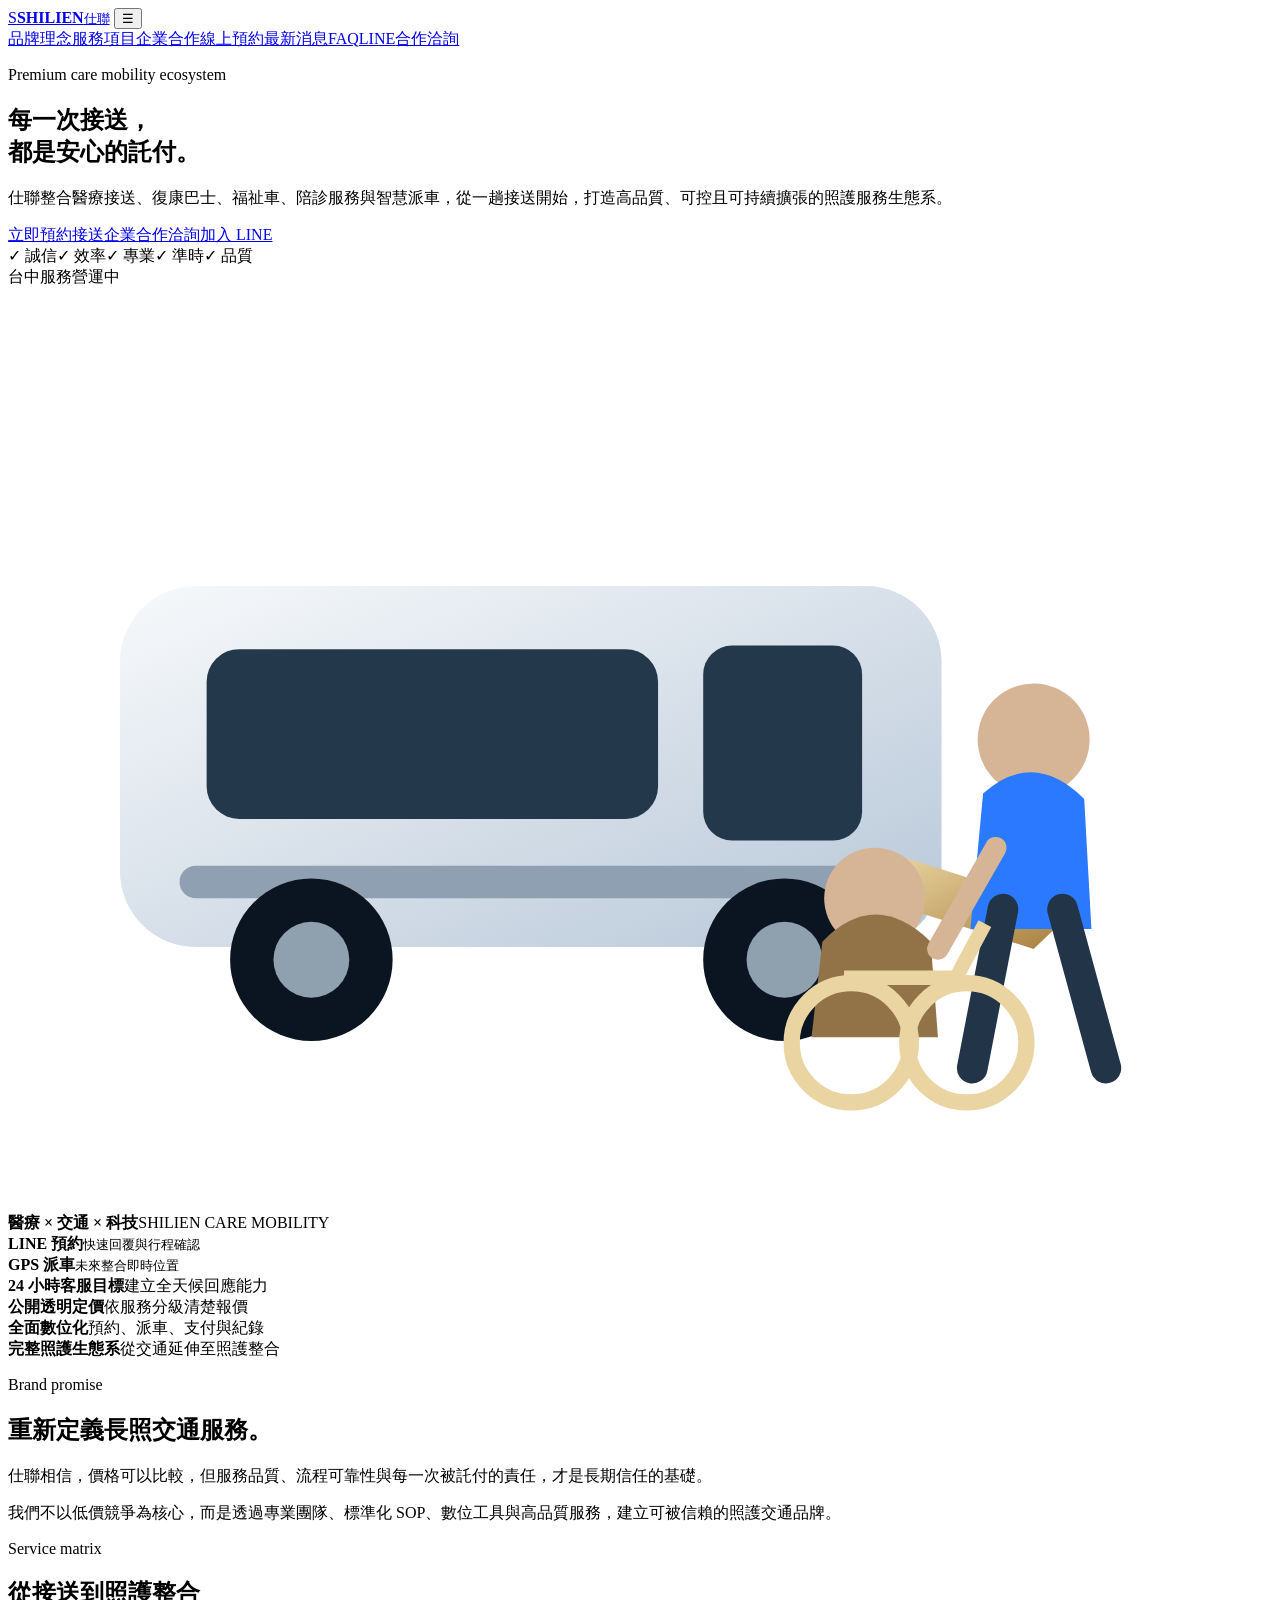
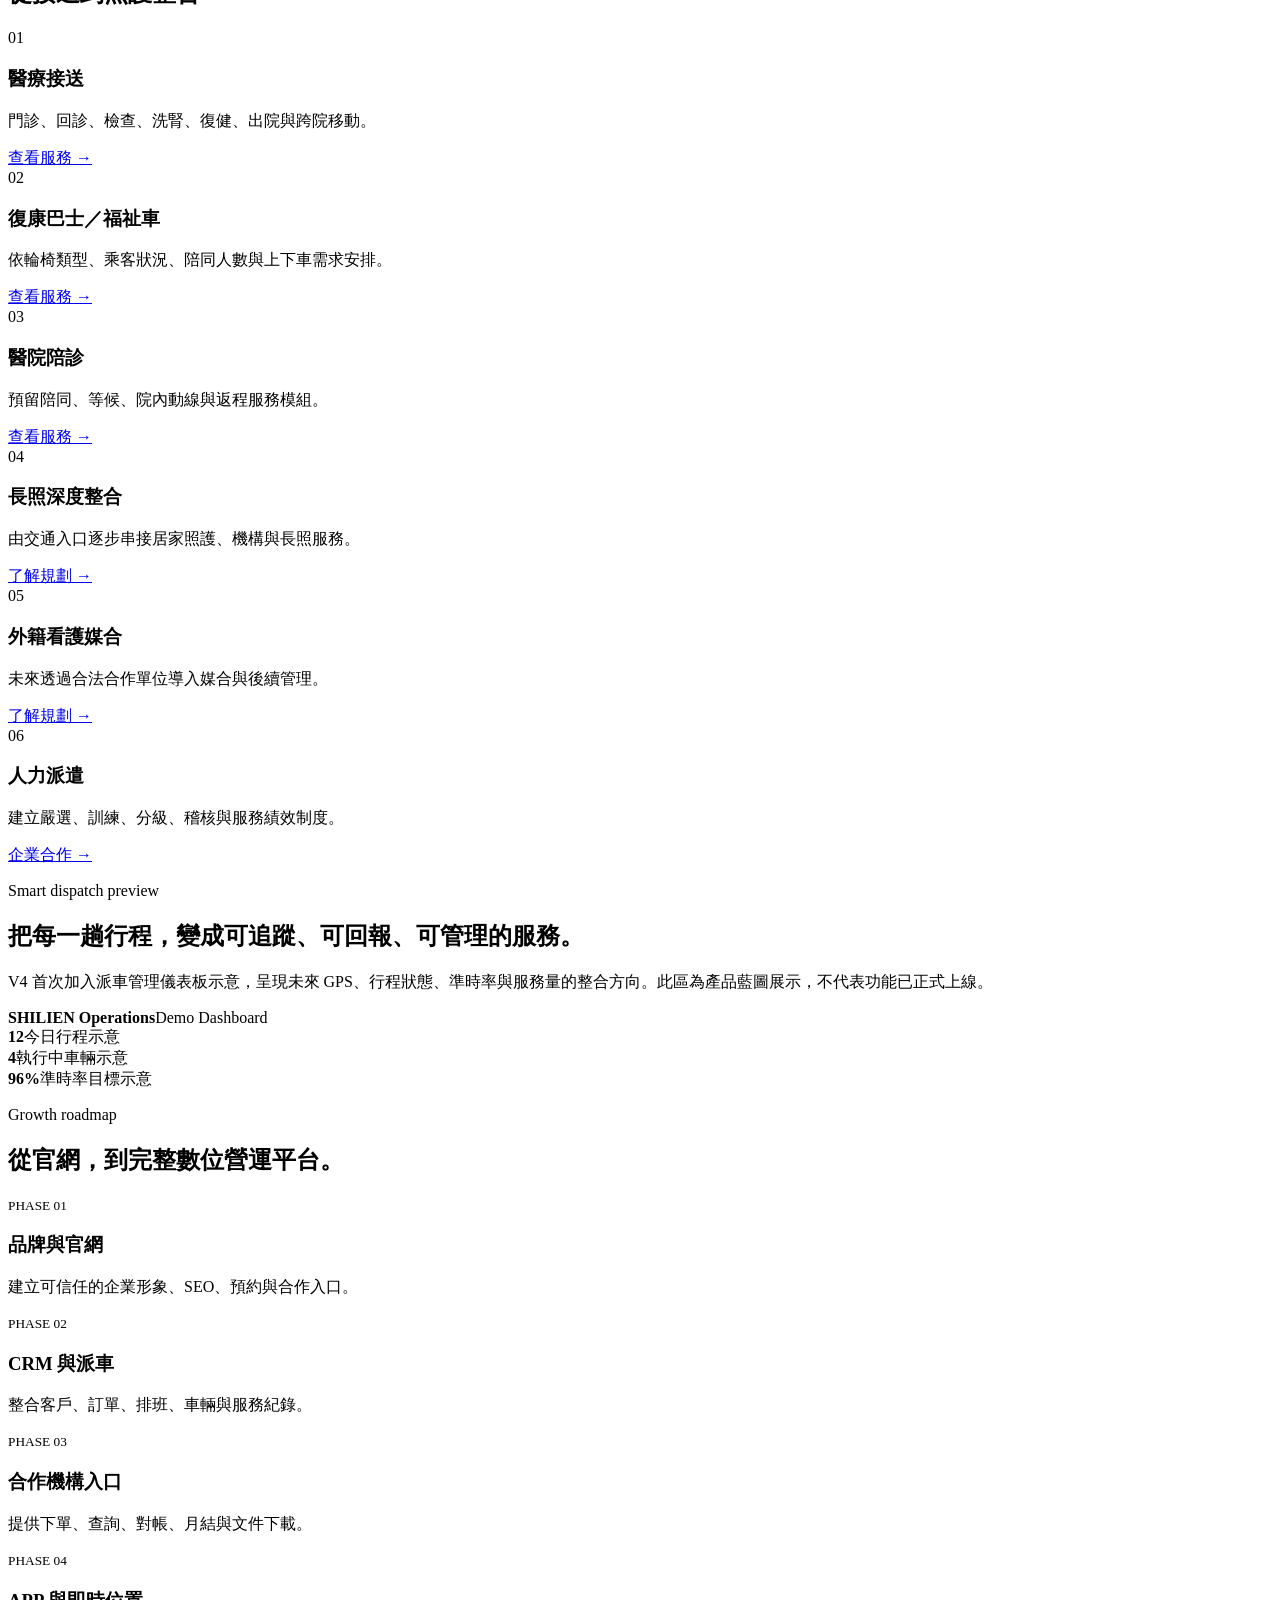
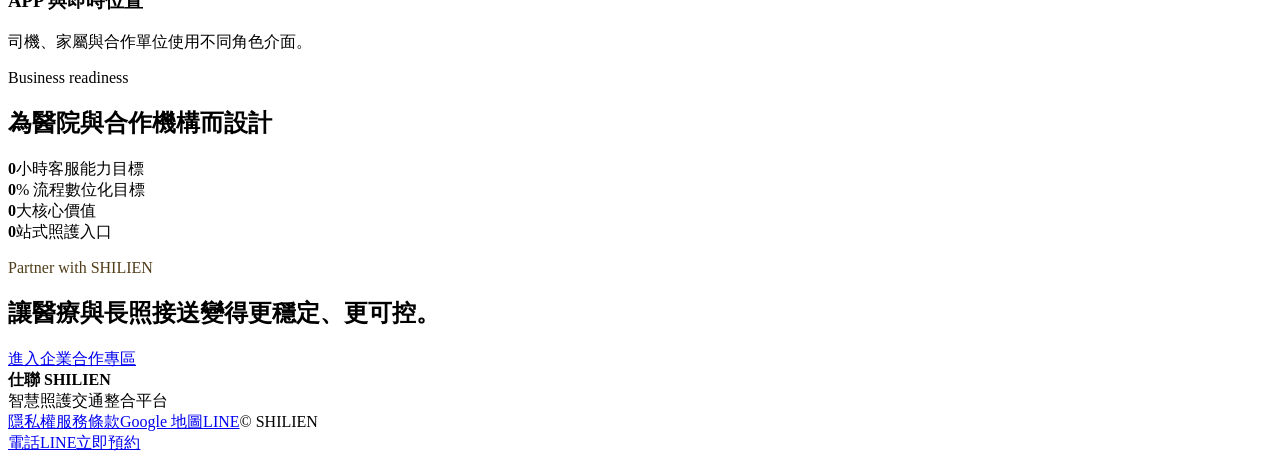
==== commit 8e35bdf5: "SHILIEN V4 premium corporate website and smart dispatch roadmap" ====
--- a/index.html
+++ b/index.html
@@ -1,59 +1,29 @@
 <!doctype html><html lang="zh-Hant"><head><meta charset="utf-8"><meta name="viewport" content="width=device-width,initial-scale=1">
-<title>仕聯 SHILIEN｜智慧照護交通整合平台</title><meta name="description" content="仕聯整合醫療接送、復康巴士、福祉車、陪診服務與智慧派車，打造台中高品質照護交通生態系。">
-<link rel="stylesheet" href="assets/style.css"></head><body>
+<title>仕聯 SHILIEN｜智慧照護交通整合平台</title><meta name="description" content="仕聯整合醫療接送、復康巴士、福祉車、陪診服務與智慧派車，打造台中高品質照護交通生態系。"><link rel="stylesheet" href="assets/style.css"></head><body>
 <header class="header"><div class="container nav">
 <a class="brand" href="index.html"><span class="logo">S</span><span class="brand-copy"><b>SHILIEN</b><small>仕聯</small></span></a>
 <button class="menu" aria-label="開啟選單">☰</button>
 <nav class="navlinks">
-<a href="index.html#about">品牌理念</a><a href="services.html">服務項目</a><a href="partner.html">企業合作</a><a href="booking.html">線上預約</a><a href="faq.html">FAQ</a><a data-line href="#">LINE</a><a class="nav-cta" href="partner.html#form">合作洽詢</a>
+<a href="index.html#about">品牌理念</a><a href="services.html">服務項目</a><a href="partner.html">企業合作</a><a href="booking.html">線上預約</a><a href="news.html">最新消息</a><a href="faq.html">FAQ</a><a data-line href="#">LINE</a><a class="nav-cta" href="partner.html#form">合作洽詢</a>
 </nav></div></header>
 <main>
 <section class="hero"><div class="container hero-grid">
-<div><p class="kicker">Premium care mobility ecosystem</p><h1>每一次接送，<br><span>都是安心的託付。</span></h1>
-<p class="hero-lead">仕聯整合醫療接送、復康巴士、福祉車、陪診服務與智慧派車，從一趟接送開始，打造高品質、可控且可持續擴張的照護服務生態系。</p>
-<div class="actions"><a class="btn btn-primary" href="booking.html">立即預約接送</a><a class="btn btn-ghost" href="partner.html">企業合作洽詢</a><a class="btn btn-ghost" data-line href="#">加入 LINE</a></div>
-<div class="hero-meta"><span>✓ 誠信</span><span>✓ 效率</span><span>✓ 專業</span><span>✓ 準時</span><span>✓ 品質</span></div></div>
+<div><p class="kicker">Premium care mobility ecosystem</p><h1>每一次接送，<br><span>都是安心的託付。</span></h1><p class="hero-lead">仕聯整合醫療接送、復康巴士、福祉車、陪診服務與智慧派車，從一趟接送開始，打造高品質、可控且可持續擴張的照護服務生態系。</p>
+<div class="actions"><a class="btn btn-primary" href="booking.html">立即預約接送</a><a class="btn btn-ghost" href="partner.html">企業合作洽詢</a><a class="btn btn-ghost" data-line href="#">加入 LINE</a></div><div class="hero-meta"><span>✓ 誠信</span><span>✓ 效率</span><span>✓ 專業</span><span>✓ 準時</span><span>✓ 品質</span></div></div>
 <div class="panel"><div class="glass"><div class="status"><span class="dot"></span><span>台中服務營運中</span></div><div class="art">
 <svg viewBox="0 0 700 510" role="img" aria-label="福祉車與專業接送人員示意">
-<defs>
-<linearGradient id="car" x1="0" y1="0" x2="1" y2="1"><stop stop-color="#f7f9fb"/><stop offset="1" stop-color="#b7c7d8"/></linearGradient>
-<linearGradient id="gold" x1="0" y1="0" x2="1" y2="1"><stop stop-color="#ead5a2"/><stop offset="1" stop-color="#a67d3a"/></linearGradient>
-</defs>
-<rect x="62" y="165" width="455" height="200" rx="42" fill="url(#car)"/>
-<rect x="110" y="200" width="250" height="94" rx="18" fill="#24384c"/>
-<rect x="385" y="198" width="88" height="108" rx="16" fill="#24384c"/>
-<rect x="95" y="320" width="400" height="18" rx="9" fill="#8ea0b1"/>
-<circle cx="168" cy="372" r="45" fill="#0b1521"/><circle cx="168" cy="372" r="21" fill="#8fa0ae"/>
-<circle cx="430" cy="372" r="45" fill="#0b1521"/><circle cx="430" cy="372" r="21" fill="#8fa0ae"/>
-<path d="M495 315 L590 345 L568 366 L486 340 Z" fill="url(#gold)"/>
-<circle cx="568" cy="250" r="31" fill="#d5b596"/>
-<path d="M540 280 Q568 255 596 283 L600 355 L533 355 Z" fill="#2474ff"/>
-<path d="M551 344 L534 432M584 344 L608 432" stroke="#223447" stroke-width="17" stroke-linecap="round"/>
-<circle cx="480" cy="338" r="28" fill="#d5b596"/>
-<path d="M451 362 Q480 332 511 362 L515 415 L445 415 Z" fill="#927348"/>
-<circle cx="467" cy="418" r="33" fill="none" stroke="#ead5a2" stroke-width="9"/>
-<circle cx="531" cy="418" r="33" fill="none" stroke="#ead5a2" stroke-width="9"/>
-<path d="M463 382 L525 382 L541 352" fill="none" stroke="#ead5a2" stroke-width="8"/>
-<path d="M547 310 Q530 340 515 366" fill="none" stroke="#d5b596" stroke-width="12" stroke-linecap="round"/>
-</svg></div><div class="panel-foot"><b>醫療 × 交通 × 科技</b><span>SHILIEN CARE MOBILITY</span></div></div>
-<div class="float f1"><b>LINE 預約</b><small>快速回覆與行程確認</small></div><div class="float f2"><b>GPS 派車</b><small>未來整合即時位置</small></div></div>
+<defs><linearGradient id="car" x1="0" y1="0" x2="1" y2="1"><stop stop-color="#f7f9fb"/><stop offset="1" stop-color="#b7c7d8"/></linearGradient><linearGradient id="gold" x1="0" y1="0" x2="1" y2="1"><stop stop-color="#ead5a2"/><stop offset="1" stop-color="#a67d3a"/></linearGradient></defs>
+<rect x="62" y="165" width="455" height="200" rx="42" fill="url(#car)"/><rect x="110" y="200" width="250" height="94" rx="18" fill="#24384c"/><rect x="385" y="198" width="88" height="108" rx="16" fill="#24384c"/><rect x="95" y="320" width="400" height="18" rx="9" fill="#8ea0b1"/>
+<circle cx="168" cy="372" r="45" fill="#0b1521"/><circle cx="168" cy="372" r="21" fill="#8fa0ae"/><circle cx="430" cy="372" r="45" fill="#0b1521"/><circle cx="430" cy="372" r="21" fill="#8fa0ae"/>
+<path d="M495 315 L590 345 L568 366 L486 340 Z" fill="url(#gold)"/><circle cx="568" cy="250" r="31" fill="#d5b596"/><path d="M540 280 Q568 255 596 283 L600 355 L533 355 Z" fill="#2b79ff"/><path d="M551 344 L534 432M584 344 L608 432" stroke="#223447" stroke-width="17" stroke-linecap="round"/>
+<circle cx="480" cy="338" r="28" fill="#d5b596"/><path d="M451 362 Q480 332 511 362 L515 415 L445 415 Z" fill="#927348"/><circle cx="467" cy="418" r="33" fill="none" stroke="#ead5a2" stroke-width="9"/><circle cx="531" cy="418" r="33" fill="none" stroke="#ead5a2" stroke-width="9"/><path d="M463 382 L525 382 L541 352" fill="none" stroke="#ead5a2" stroke-width="8"/><path d="M547 310 Q530 340 515 366" fill="none" stroke="#d5b596" stroke-width="12" stroke-linecap="round"/>
+</svg></div><div class="panel-foot"><b>醫療 × 交通 × 科技</b><span>SHILIEN CARE MOBILITY</span></div></div><div class="float f1"><b>LINE 預約</b><small>快速回覆與行程確認</small></div><div class="float f2"><b>GPS 派車</b><small>未來整合即時位置</small></div></div>
 </div></section>
+<section class="strip"><div class="container strip-grid"><div class="strip-item"><b>24 小時客服目標</b><span>建立全天候回應能力</span></div><div class="strip-item"><b>公開透明定價</b><span>依服務分級清楚報價</span></div><div class="strip-item"><b>全面數位化</b><span>預約、派車、支付與紀錄</span></div><div class="strip-item"><b>完整照護生態系</b><span>從交通延伸至照護整合</span></div></div></section>
 
-<section class="strip"><div class="container strip-grid">
-<div class="strip-item"><b>24 小時客服目標</b><span>建立全天候回應能力</span></div>
-<div class="strip-item"><b>公開透明定價</b><span>依服務分級清楚報價</span></div>
-<div class="strip-item"><b>全面數位化</b><span>預約、派車、支付與紀錄</span></div>
-<div class="strip-item"><b>完整照護生態系</b><span>從交通延伸至照護整合</span></div>
-</div></section>
+<section class="section reveal" id="about"><div class="container two"><div><p class="kicker">Brand promise</p><h2>重新定義長照交通服務。</h2></div><div class="copy"><p>仕聯相信，價格可以比較，但服務品質、流程可靠性與每一次被託付的責任，才是長期信任的基礎。</p><p>我們不以低價競爭為核心，而是透過專業團隊、標準化 SOP、數位工具與高品質服務，建立可被信賴的照護交通品牌。</p></div></div></section>
 
-<section class="section reveal" id="about"><div class="container two">
-<div><p class="kicker">Brand promise</p><h2>重新定義長照交通服務。</h2></div>
-<div class="copy"><p>仕聯相信，價格可以比較，但服務品質、流程可靠性與每一次被託付的責任，才是長期信任的基礎。</p><p>我們不以低價競爭為核心，而是透過專業團隊、標準化 SOP、數位工具與高品質服務，建立可被信賴的照護交通品牌。</p></div>
-</div></section>
-
-<section class="section dark reveal"><div class="container">
-<p class="kicker">Service matrix</p><h2>從接送到照護整合</h2>
-<div class="cards">
+<section class="section dark reveal"><div class="container"><p class="kicker">Service matrix</p><h2>從接送到照護整合</h2><div class="cards">
 <div class="card"><span class="num">01</span><h3>醫療接送</h3><p>門診、回診、檢查、洗腎、復健、出院與跨院移動。</p><a href="services.html">查看服務 →</a></div>
 <div class="card"><span class="num">02</span><h3>復康巴士／福祉車</h3><p>依輪椅類型、乘客狀況、陪同人數與上下車需求安排。</p><a href="services.html">查看服務 →</a></div>
 <div class="card"><span class="num">03</span><h3>醫院陪診</h3><p>預留陪同、等候、院內動線與返程服務模組。</p><a href="services.html">查看服務 →</a></div>
@@ -62,20 +32,20 @@
 <div class="card"><span class="num">06</span><h3>人力派遣</h3><p>建立嚴選、訓練、分級、稽核與服務績效制度。</p><a href="partner.html">企業合作 →</a></div>
 </div></div></section>
 
-<section class="section soft reveal"><div class="container ecosystem">
-<div><p class="kicker">Growth engine</p><h2>真正的獲利引擎，<br>是流量入口與高毛利轉換。</h2><p class="copy">復康巴士與福祉車接送是信任入口；透過透明流程與優質體驗，再延伸至陪診、照護與機構合作。</p></div>
-<div class="funnel"><div class="funnel-row"><b>流量入口</b><span>復康巴士／福祉車接送</span></div><div class="funnel-row"><b>信任建立</b><span>高品質醫療接送／陪診</span></div><div class="funnel-row"><b>高毛利服務</b><span>VIP 護理／延伸照護</span></div><div class="funnel-row"><b>長期價值</b><span>合作機構／會員／照護生態系</span></div></div>
+<section class="section soft reveal"><div class="container showcase"><div><p class="kicker">Smart dispatch preview</p><h2>把每一趟行程，變成可追蹤、可回報、可管理的服務。</h2><p class="copy">V4 首次加入派車管理儀表板示意，呈現未來 GPS、行程狀態、準時率與服務量的整合方向。此區為產品藍圖展示，不代表功能已正式上線。</p></div>
+<div class="dashboard"><div class="dash-top"><b>SHILIEN Operations</b><span>Demo Dashboard</span></div><div class="dash-grid"><div class="map"></div><div class="dash-side"><div class="dash-stat"><strong>12</strong><span>今日行程示意</span></div><div class="dash-stat"><strong>4</strong><span>執行中車輛示意</span></div><div class="dash-stat"><strong>96%</strong><span>準時率目標示意</span></div></div></div></div>
 </div></section>
 
-<section class="section reveal"><div class="container"><p class="kicker">Digital operation</p><h2>智慧派車與標準化服務流程</h2>
-<div class="process"><div class="step"><b>1</b><h3>預約</h3><p>網站、LINE 或客服提出需求。</p></div><div class="step"><b>2</b><h3>審核</h3><p>確認乘客、輪椅與路線資訊。</p></div><div class="step"><b>3</b><h3>派車</h3><p>配置合適車輛與人員。</p></div><div class="step"><b>4</b><h3>接送</h3><p>GPS 與服務紀錄支援。</p></div><div class="step"><b>5</b><h3>結案</h3><p>付款、回報與服務紀錄。</p></div><div class="step"><b>6</b><h3>分析</h3><p>KPI、回購與合作管理。</p></div></div>
-</div></section>
+<section class="section reveal"><div class="container"><p class="kicker">Growth roadmap</p><h2>從官網，到完整數位營運平台。</h2><div class="timeline">
+<div class="milestone"><small>PHASE 01</small><h3>品牌與官網</h3><p>建立可信任的企業形象、SEO、預約與合作入口。</p></div>
+<div class="milestone"><small>PHASE 02</small><h3>CRM 與派車</h3><p>整合客戶、訂單、排班、車輛與服務紀錄。</p></div>
+<div class="milestone"><small>PHASE 03</small><h3>合作機構入口</h3><p>提供下單、查詢、對帳、月結與文件下載。</p></div>
+<div class="milestone"><small>PHASE 04</small><h3>APP 與即時位置</h3><p>司機、家屬與合作單位使用不同角色介面。</p></div>
+</div></div></section>
 
-<section class="section dark reveal"><div class="container"><p class="kicker">Business readiness</p><h2>為醫院與合作機構而設計</h2>
-<div class="metric-grid"><div class="metric"><strong data-count="24">0</strong><span>小時客服能力目標</span></div><div class="metric"><strong data-count="100">0</strong><span>% 流程數位化目標</span></div><div class="metric"><strong data-count="5">0</strong><span>大核心價值</span></div><div class="metric"><strong data-count="1">0</strong><span>站式照護入口</span></div></div>
-</div></section>
+<section class="section dark reveal"><div class="container"><p class="kicker">Business readiness</p><h2>為醫院與合作機構而設計</h2><div class="metric-grid"><div class="metric"><strong data-count="24">0</strong><span>小時客服能力目標</span></div><div class="metric"><strong data-count="100">0</strong><span>% 流程數位化目標</span></div><div class="metric"><strong data-count="5">0</strong><span>大核心價值</span></div><div class="metric"><strong data-count="1">0</strong><span>站式照護入口</span></div></div></div></section>
 
 <section class="cta"><div class="container cta-grid"><div><p class="kicker" style="color:#513d18">Partner with SHILIEN</p><h2>讓醫療與長照接送變得更穩定、更可控。</h2></div><a class="btn" href="partner.html">進入企業合作專區</a></div></section>
 </main>
-<footer><div class="container footer-grid"><div><b>仕聯 SHILIEN</b><br><span>智慧照護交通整合平台</span></div><div class="footer-links"><a href="privacy.html">隱私權</a><a href="terms.html">服務條款</a><a data-line href="#">LINE</a><a data-email href="#"></a><span>© <span data-year></span> SHILIEN</span></div></div></footer>
+<footer><div class="container footer-grid"><div><b>仕聯 SHILIEN</b><br><span>智慧照護交通整合平台</span></div><div class="footer-links"><a href="privacy.html">隱私權</a><a href="terms.html">服務條款</a><a data-map href="#">Google 地圖</a><a data-line href="#">LINE</a><a data-email href="#"></a><span>© <span data-year></span> SHILIEN</span></div></div></footer>
 <div class="mobile-dock"><a data-phone href="#">電話</a><a data-line href="#">LINE</a><a href="booking.html">立即預約</a></div><script src="assets/app.js"></script></body></html>
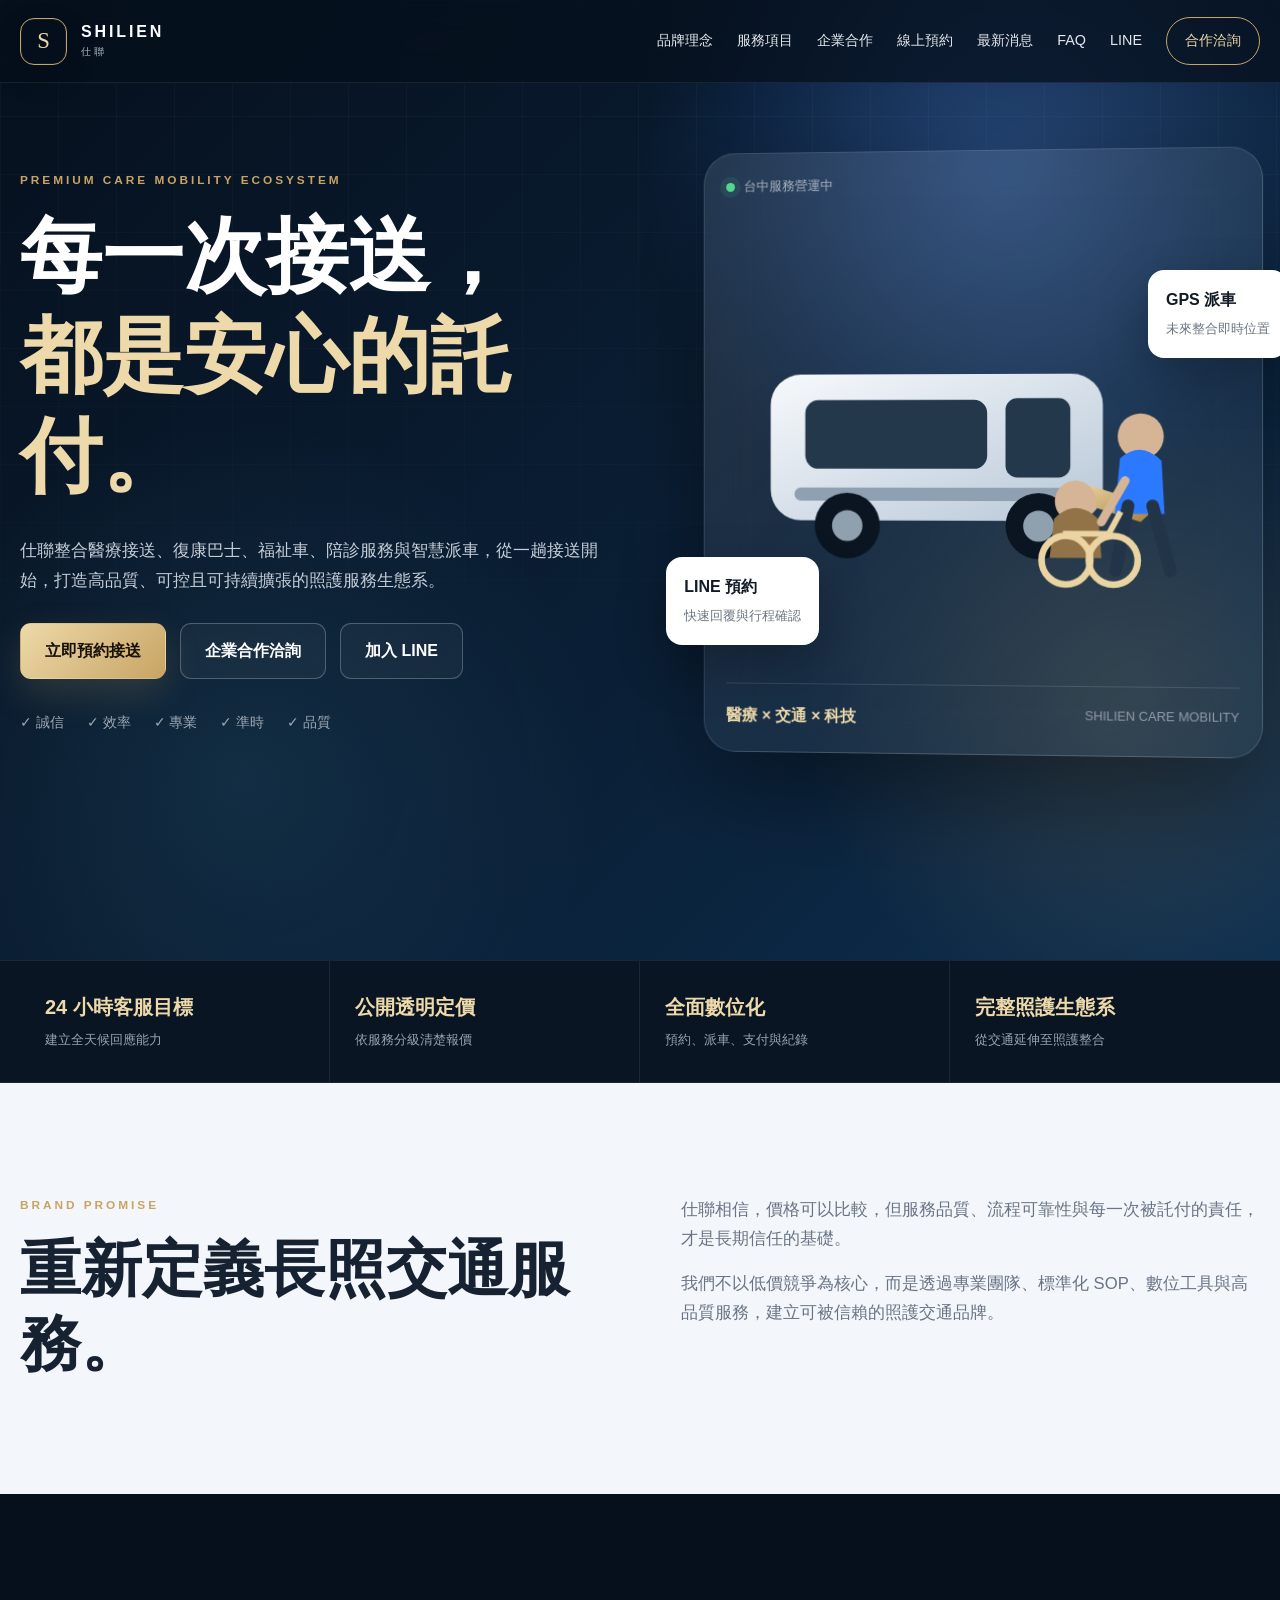
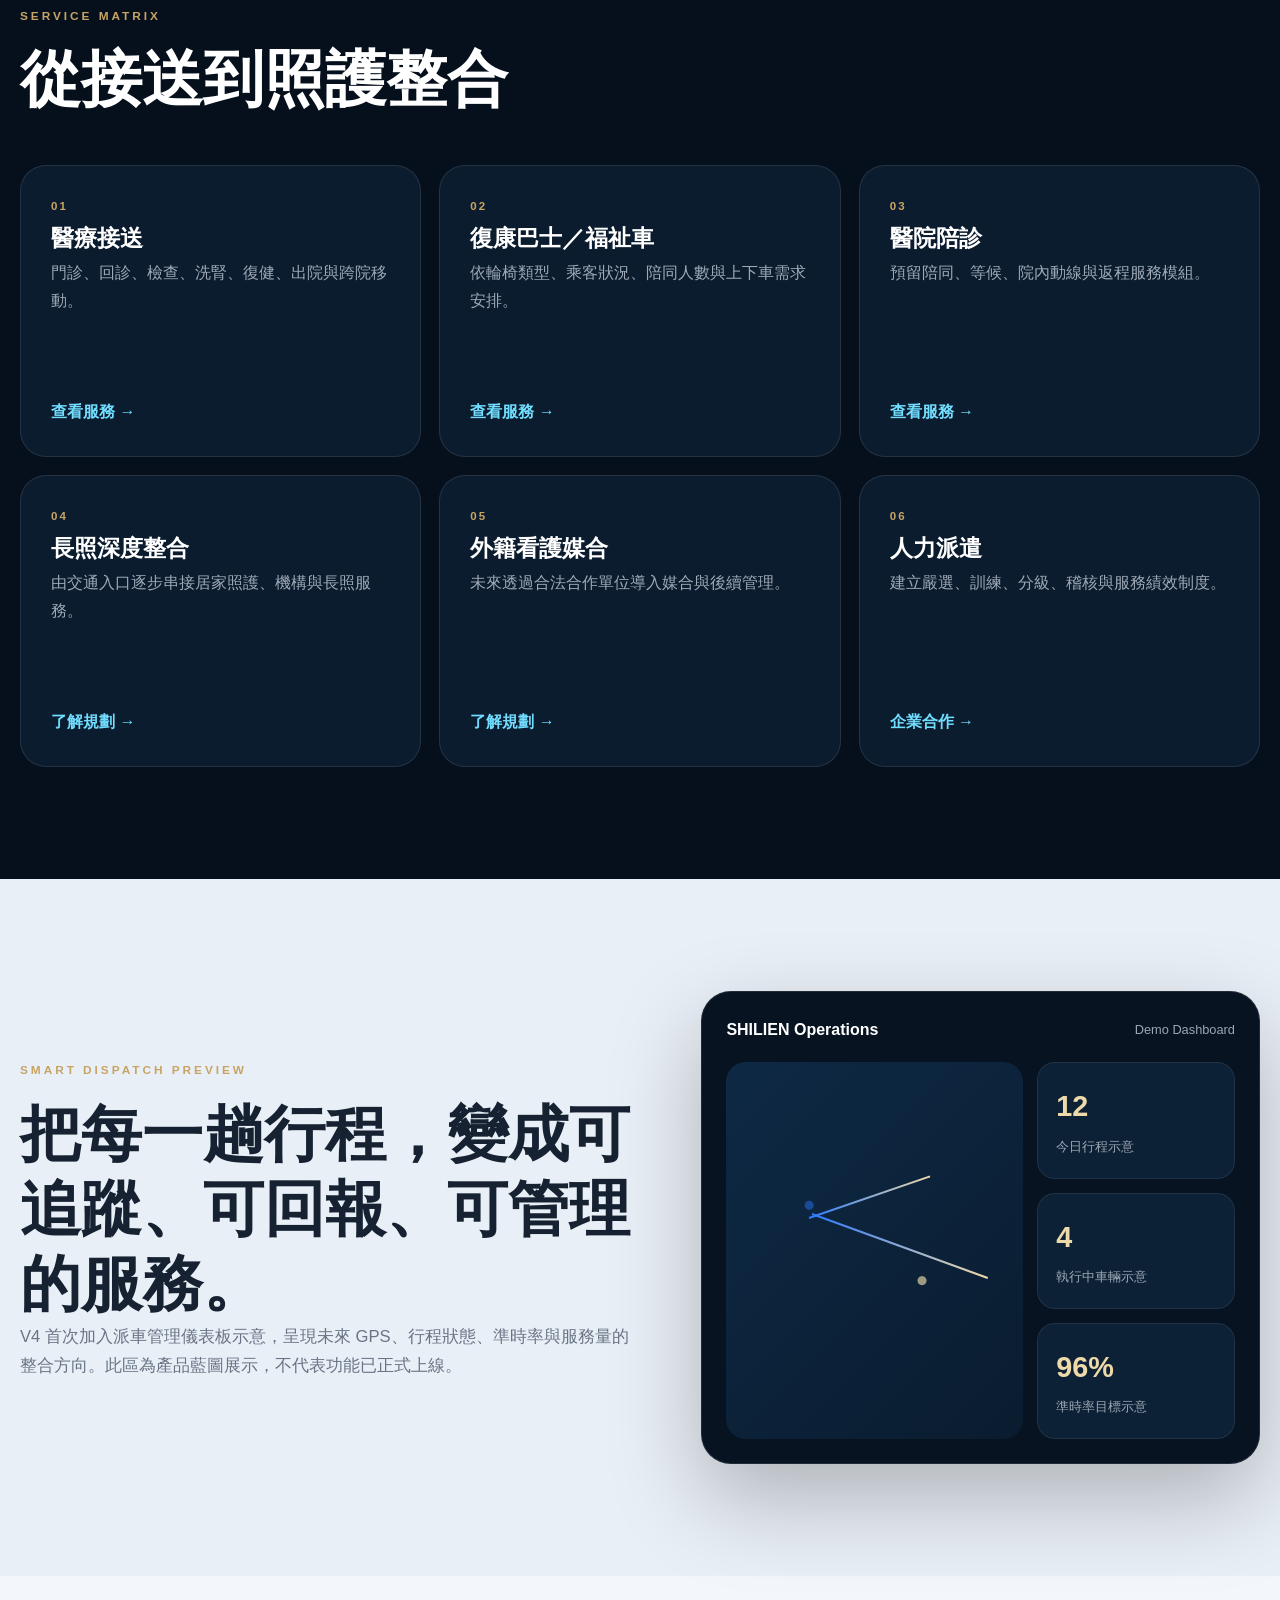
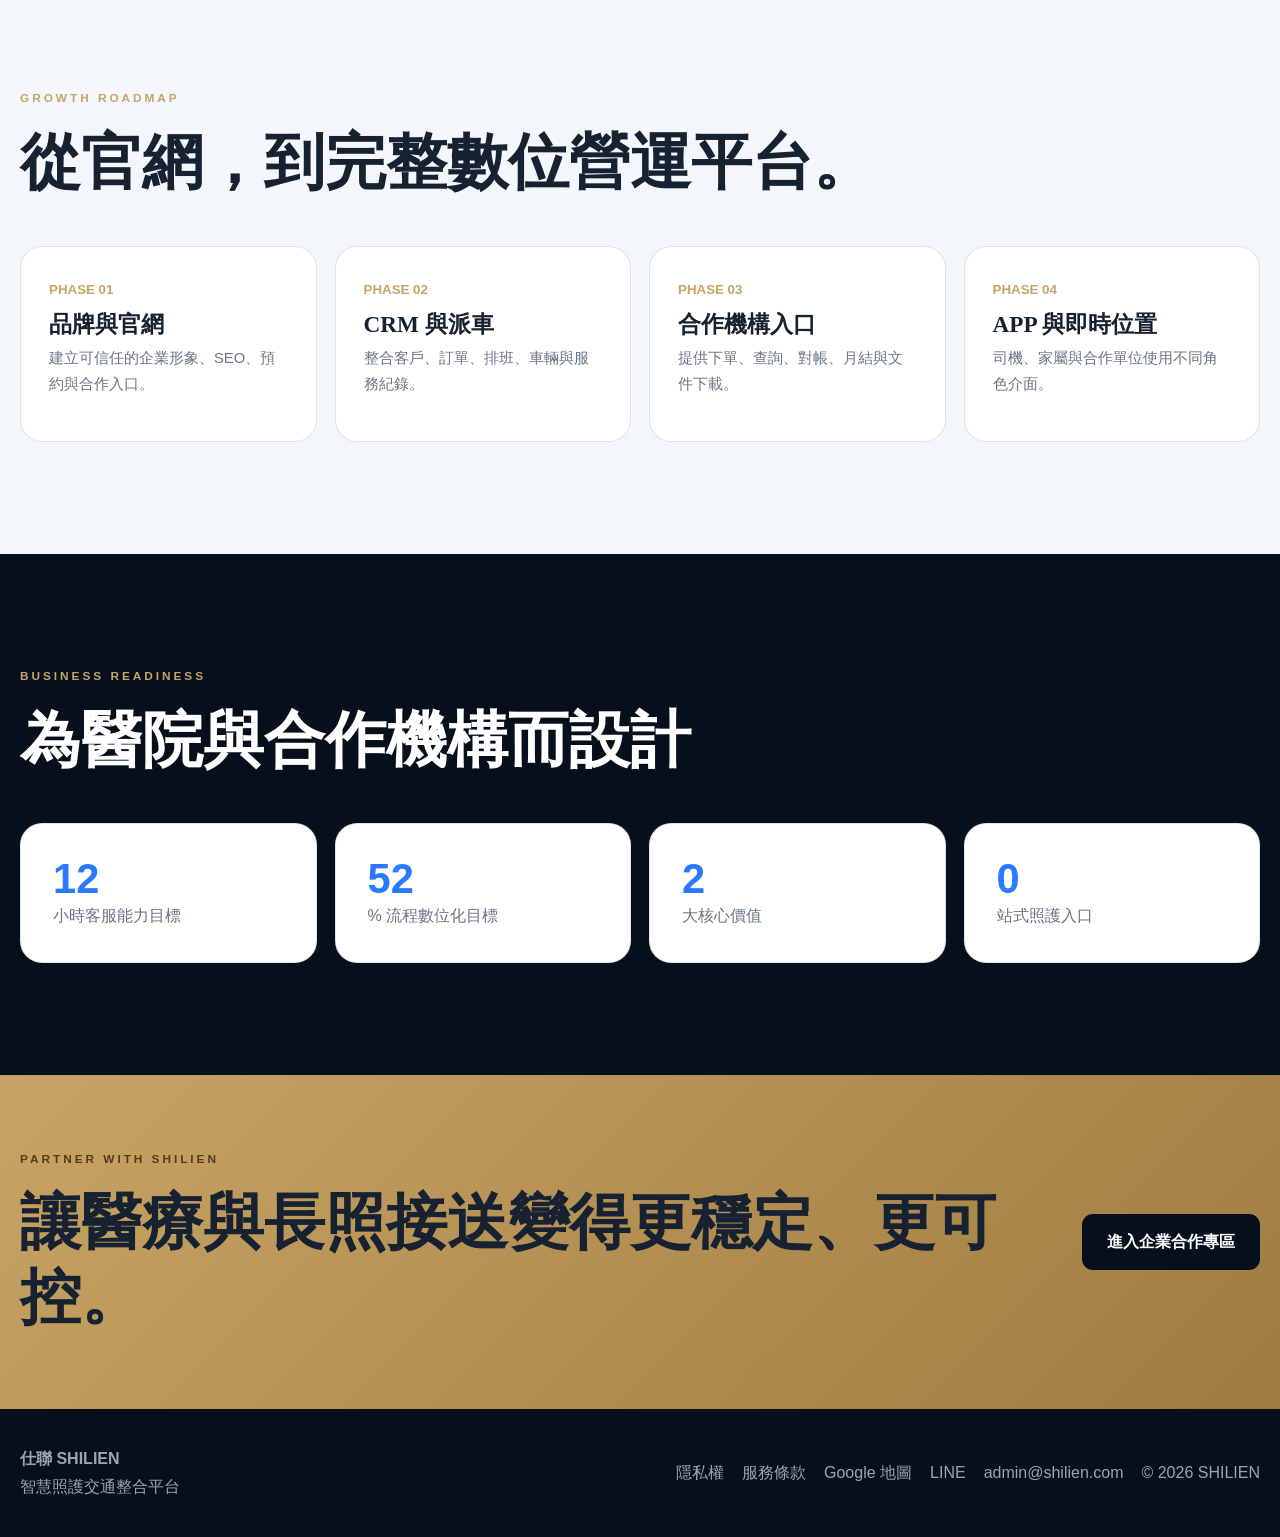
==== commit fb79f15e: "Fix V4 CSS and JavaScript paths for GitHub Pages" ====
--- a/index.html
+++ b/index.html
@@ -1,5 +1,5 @@
 <!doctype html><html lang="zh-Hant"><head><meta charset="utf-8"><meta name="viewport" content="width=device-width,initial-scale=1">
-<title>仕聯 SHILIEN｜智慧照護交通整合平台</title><meta name="description" content="仕聯整合醫療接送、復康巴士、福祉車、陪診服務與智慧派車，打造台中高品質照護交通生態系。"><link rel="stylesheet" href="assets/style.css"></head><body>
+<title>仕聯 SHILIEN｜智慧照護交通整合平台</title><meta name="description" content="仕聯整合醫療接送、復康巴士、福祉車、陪診服務與智慧派車，打造台中高品質照護交通生態系。"><link rel="stylesheet" href="style.css"></head><body>
 <header class="header"><div class="container nav">
 <a class="brand" href="index.html"><span class="logo">S</span><span class="brand-copy"><b>SHILIEN</b><small>仕聯</small></span></a>
 <button class="menu" aria-label="開啟選單">☰</button>
@@ -48,4 +48,4 @@
 <section class="cta"><div class="container cta-grid"><div><p class="kicker" style="color:#513d18">Partner with SHILIEN</p><h2>讓醫療與長照接送變得更穩定、更可控。</h2></div><a class="btn" href="partner.html">進入企業合作專區</a></div></section>
 </main>
 <footer><div class="container footer-grid"><div><b>仕聯 SHILIEN</b><br><span>智慧照護交通整合平台</span></div><div class="footer-links"><a href="privacy.html">隱私權</a><a href="terms.html">服務條款</a><a data-map href="#">Google 地圖</a><a data-line href="#">LINE</a><a data-email href="#"></a><span>© <span data-year></span> SHILIEN</span></div></div></footer>
-<div class="mobile-dock"><a data-phone href="#">電話</a><a data-line href="#">LINE</a><a href="booking.html">立即預約</a></div><script src="assets/app.js"></script></body></html>+<div class="mobile-dock"><a data-phone href="#">電話</a><a data-line href="#">LINE</a><a href="booking.html">立即預約</a></div><script src="app.js"></script></body></html>
--- a/style.css
+++ b/style.css
@@ -0,0 +1,138 @@
+
+:root{
+  --navy:#06101d;--navy2:#0a1c2f;--navy3:#0e2d4c;
+  --blue:#2b79ff;--cyan:#71ddff;--gold:#c8a464;--gold2:#edd9a9;
+  --white:#fff;--paper:#f3f6fa;--paper2:#e9eff6;--text:#162231;
+  --muted:#697586;--line:rgba(9,29,50,.12);--line-dark:rgba(255,255,255,.10);
+  --max:1260px;--radius:26px;--shadow:0 28px 80px rgba(8,25,42,.12)
+}
+*{box-sizing:border-box}
+html{scroll-behavior:smooth}
+body{margin:0;background:var(--paper);color:var(--text);font-family:"Noto Sans TC","PingFang TC","Microsoft JhengHei",sans-serif;line-height:1.75;overflow-x:hidden}
+a{text-decoration:none;color:inherit}
+img,svg{max-width:100%;display:block}
+button,input,select,textarea{font:inherit}
+.container{width:min(calc(100% - 40px),var(--max));margin:auto}
+.kicker{margin:0 0 16px;color:var(--gold);font-weight:900;font-size:.74rem;letter-spacing:.25em;text-transform:uppercase}
+h1,h2,h3{font-family:"Noto Serif TC","PMingLiU",serif;line-height:1.22}
+h1{font-size:clamp(3rem,6.4vw,6.7rem);margin:0}
+h2{font-size:clamp(2.2rem,4.8vw,4.3rem);margin:0}
+h3{font-size:1.45rem;margin:.45rem 0}
+p{margin:0 0 1rem}
+.header{position:fixed;inset:0 0 auto;z-index:100;background:rgba(6,16,29,.72);backdrop-filter:blur(20px);border-bottom:1px solid rgba(255,255,255,.08)}
+.nav{height:82px;display:flex;align-items:center;justify-content:space-between}
+.brand{display:flex;align-items:center;gap:14px;color:#fff}
+.logo{width:47px;height:47px;border:1px solid var(--gold);border-radius:14px;display:grid;place-items:center;color:var(--gold2);font-family:serif;font-size:1.42rem;box-shadow:inset 0 0 0 1px rgba(255,255,255,.05),0 12px 30px rgba(0,0,0,.16)}
+.brand-copy{display:flex;flex-direction:column;line-height:1.05}.brand-copy b{letter-spacing:.18em}.brand-copy small{font-size:.62rem;letter-spacing:.34em;color:#aab4c0;margin-top:6px}
+.navlinks{display:flex;align-items:center;gap:24px;color:#e4e9ee;font-size:.9rem}
+.navlinks a:hover{color:var(--cyan)}
+.nav-cta{padding:10px 18px;border:1px solid var(--gold);border-radius:999px;color:var(--gold2)!important}
+.menu{display:none;background:none;border:0;color:#fff;font-size:1.5rem}
+
+.hero{min-height:960px;padding:150px 0 90px;color:#fff;position:relative;overflow:hidden;background:
+radial-gradient(circle at 78% 18%,rgba(43,121,255,.31),transparent 28%),
+radial-gradient(circle at 88% 74%,rgba(200,164,100,.18),transparent 24%),
+linear-gradient(135deg,var(--navy),#0a1f36 58%,#0d2f50)}
+.hero::before{content:"";position:absolute;inset:-12%;background:
+radial-gradient(circle at 25% 75%,rgba(113,221,255,.09),transparent 24%),
+radial-gradient(circle at 74% 24%,rgba(237,217,169,.08),transparent 20%);animation:drift 15s ease-in-out infinite alternate}
+.hero::after{content:"";position:absolute;inset:0;background-image:
+linear-gradient(rgba(255,255,255,.03) 1px,transparent 1px),
+linear-gradient(90deg,rgba(255,255,255,.03) 1px,transparent 1px);
+background-size:58px 58px;mask-image:linear-gradient(to bottom,#000,transparent 88%)}
+@keyframes drift{from{transform:translate3d(-2%,-1%,0) scale(1)}to{transform:translate3d(2%,2%,0) scale(1.05)}}
+.hero-grid{position:relative;z-index:2;display:grid;grid-template-columns:1.04fr .96fr;gap:74px;align-items:center}
+.hero h1 span{color:var(--gold2)}
+.hero-lead{font-size:1.08rem;color:#c5cdd7;max-width:700px;margin:28px 0}
+.actions{display:flex;gap:14px;flex-wrap:wrap}
+.btn{min-height:52px;padding:13px 24px;border-radius:11px;display:inline-flex;align-items:center;justify-content:center;font-weight:900;border:1px solid transparent;cursor:pointer;transition:.25s}
+.btn-primary{background:linear-gradient(135deg,var(--gold2),var(--gold));color:#171108;box-shadow:0 14px 36px rgba(200,164,100,.18)}
+.btn-primary:hover{transform:translateY(-2px)}
+.btn-ghost{color:#fff;border-color:rgba(255,255,255,.24);background:rgba(255,255,255,.04)}
+.hero-meta{display:flex;gap:23px;flex-wrap:wrap;color:#9da7b4;font-size:.86rem;margin-top:32px}
+.panel{position:relative}
+.glass{border:1px solid rgba(255,255,255,.14);border-radius:32px;padding:22px;background:linear-gradient(145deg,rgba(255,255,255,.10),rgba(255,255,255,.025));backdrop-filter:blur(20px);box-shadow:0 40px 100px rgba(0,0,0,.42);transform:perspective(1200px) rotateY(-3deg)}
+.status{display:flex;align-items:center;gap:9px;color:#aab4c0;font-size:.8rem}
+.dot{width:9px;height:9px;border-radius:50%;background:#55d68b;box-shadow:0 0 0 6px rgba(85,214,139,.1)}
+.art{min-height:490px;display:grid;place-items:center}
+.panel-foot{display:flex;justify-content:space-between;gap:20px;border-top:1px solid rgba(255,255,255,.12);padding-top:18px}.panel-foot b{color:var(--gold2)}.panel-foot span{color:#909baa;font-size:.8rem}
+.float{position:absolute;background:#fff;color:#111a26;border-radius:16px;padding:16px 18px;box-shadow:0 20px 50px rgba(0,0,0,.25);animation:float 5s ease-in-out infinite}
+.float b{display:block}.float small{color:#6c7682}.f1{left:-34px;bottom:110px}.f2{right:-28px;top:120px;animation-delay:1s}
+@keyframes float{0%,100%{transform:translateY(0)}50%{transform:translateY(-10px)}}
+
+.strip{background:#091522;color:#fff;border-top:1px solid rgba(255,255,255,.08);border-bottom:1px solid rgba(255,255,255,.08)}
+.strip-grid{display:grid;grid-template-columns:repeat(4,1fr)}
+.strip-item{padding:29px 25px;border-right:1px solid rgba(255,255,255,.08)}.strip-item:last-child{border-right:0}
+.strip-item b{display:block;color:var(--gold2);font-size:1.25rem}.strip-item span{font-size:.8rem;color:#9aa4b0}
+
+.section{padding:112px 0}.dark{background:var(--navy);color:#fff}.soft{background:var(--paper2)}
+.two{display:grid;grid-template-columns:1fr 1fr;gap:82px;align-items:start}
+.copy{font-size:1.04rem;color:var(--muted)}.dark .copy{color:#aab4c0}
+.cards{display:grid;grid-template-columns:repeat(3,1fr);gap:18px;margin-top:48px}
+.card{min-height:292px;padding:30px;border-radius:var(--radius);background:#fff;border:1px solid var(--line);display:flex;flex-direction:column;transition:.3s}
+.card:hover{transform:translateY(-7px);box-shadow:var(--shadow)}
+.dark .card{background:#0b1c2f;border-color:rgba(255,255,255,.1)}
+.num{font-size:.72rem;letter-spacing:.18em;color:var(--gold);font-weight:900}
+.card p{color:var(--muted)}.dark .card p{color:#9ea9b6}.card a{margin-top:auto;color:var(--blue);font-weight:900}.dark .card a{color:var(--cyan)}
+
+.showcase{display:grid;grid-template-columns:1.05fr .95fr;gap:64px;align-items:center}
+.dashboard{background:#071321;color:#fff;border-radius:30px;padding:24px;border:1px solid rgba(255,255,255,.1);box-shadow:0 35px 90px rgba(0,0,0,.25)}
+.dash-top{display:flex;justify-content:space-between;align-items:center;margin-bottom:18px}.dash-top span{color:#9ba6b3;font-size:.8rem}
+.dash-grid{display:grid;grid-template-columns:1.2fr .8fr;gap:14px}
+.map{min-height:330px;border-radius:20px;background:
+radial-gradient(circle at 28% 38%,rgba(43,121,255,.45) 0 4px,transparent 5px),
+radial-gradient(circle at 66% 58%,rgba(237,217,169,.65) 0 4px,transparent 5px),
+linear-gradient(135deg,#0e2945,#0a1c2f);position:relative;overflow:hidden}
+.map::before,.map::after{content:"";position:absolute;height:2px;background:linear-gradient(90deg,var(--blue),var(--gold2));transform-origin:left}
+.map::before{width:63%;left:29%;top:40%;transform:rotate(20deg)}
+.map::after{width:43%;left:28%;top:41%;transform:rotate(-19deg)}
+.dash-side{display:grid;gap:14px}
+.dash-stat{background:#0c2036;padding:18px;border-radius:18px;border:1px solid rgba(255,255,255,.08)}
+.dash-stat strong{display:block;color:var(--gold2);font-size:1.8rem}.dash-stat span{color:#9ca7b3;font-size:.8rem}
+
+.timeline{display:grid;grid-template-columns:repeat(4,1fr);gap:18px;margin-top:46px}
+.milestone{padding:28px;border-radius:22px;background:#fff;border:1px solid var(--line)}
+.milestone small{color:var(--gold);font-weight:900}.milestone p{color:var(--muted);font-size:.92rem}
+
+.metric-grid{display:grid;grid-template-columns:repeat(4,1fr);gap:18px;margin-top:45px}
+.metric{padding:32px;border-radius:22px;background:#fff;border:1px solid var(--line)}
+.metric strong{display:block;font-size:2.6rem;color:var(--blue);line-height:1.1}.metric span{color:var(--muted)}
+
+.page-hero{padding:160px 0 82px;background:linear-gradient(135deg,var(--navy),#0b2845);color:#fff}.page-hero p{color:#b7c1cc}
+.partner-grid{display:grid;grid-template-columns:1fr 1fr;gap:60px}
+.partner-list{display:grid;grid-template-columns:repeat(2,1fr);gap:16px;margin-top:36px}
+.partner-item{padding:24px;border-radius:18px;background:#fff;border:1px solid var(--line)}.partner-item b{display:block;margin-bottom:7px}.partner-item p{font-size:.9rem;color:var(--muted)}
+.sop{display:grid;grid-template-columns:repeat(5,1fr);gap:14px;margin-top:42px}
+.sop-item{padding:22px;border-radius:18px;background:#0c1e32;border:1px solid rgba(255,255,255,.1)}.sop-item span{display:block;color:var(--gold2);font-weight:900;margin-bottom:8px}.sop-item p{color:#9aa5b2;font-size:.88rem}
+
+.form-wrap{display:grid;grid-template-columns:.85fr 1.15fr;gap:60px}
+.info-card{background:var(--navy);color:#fff;border-radius:22px;padding:30px}.info-card div{padding:15px 0;border-bottom:1px solid rgba(255,255,255,.1)}.info-card div:last-child{border-bottom:0}.info-card small{display:block;color:#9ba6b2}.info-card a,.info-card strong{color:#fff;font-size:1.05rem}
+.form{background:#fff;border:1px solid var(--line);border-radius:22px;padding:30px}.form-row{display:grid;grid-template-columns:1fr 1fr;gap:16px}
+label{display:flex;flex-direction:column;gap:8px;margin-bottom:16px;font-weight:700;font-size:.88rem}
+input,select,textarea{padding:13px 14px;border:1px solid #d5dce5;border-radius:10px;background:#fbfcfe;outline:none}
+input:focus,select:focus,textarea:focus{border-color:var(--blue);box-shadow:0 0 0 3px rgba(43,121,255,.12)}
+.check{display:flex;flex-direction:row;align-items:flex-start;font-weight:400}.check input{margin-top:7px}.note{font-size:.78rem;color:var(--muted)}
+.faq details{border-top:1px solid var(--line);padding:20px 0}.faq summary{font-weight:900;cursor:pointer}.faq p{color:var(--muted);margin-top:10px}
+
+.news-grid{display:grid;grid-template-columns:repeat(3,1fr);gap:18px;margin-top:42px}
+.news-card{background:#fff;border:1px solid var(--line);border-radius:22px;padding:26px}.news-card small{color:var(--gold);font-weight:900}.news-card p{color:var(--muted)}
+
+.cta{background:linear-gradient(135deg,var(--gold),#9e7b3f);padding:74px 0}.cta-grid{display:grid;grid-template-columns:1fr auto;gap:30px;align-items:center}.cta .btn{background:var(--navy);color:#fff}
+footer{background:#06101c;color:#9aa5b1;padding:36px 0}.footer-grid{display:grid;grid-template-columns:1fr auto;gap:20px;align-items:center}.footer-links{display:flex;gap:18px;flex-wrap:wrap}
+.mobile-dock{display:none}
+.reveal{opacity:0;transform:translateY(28px);transition:.72s ease}.reveal.show{opacity:1;transform:none}
+
+@media(max-width:980px){
+  .menu{display:block}.navlinks{display:none;position:absolute;top:82px;left:0;right:0;background:#081321;flex-direction:column;align-items:stretch;padding:20px}.navlinks.open{display:flex}
+  .hero-grid,.two,.showcase,.partner-grid,.form-wrap{grid-template-columns:1fr}
+  .cards{grid-template-columns:repeat(2,1fr)}.strip-grid,.metric-grid,.timeline{grid-template-columns:repeat(2,1fr)}
+  .sop{grid-template-columns:repeat(2,1fr)}.news-grid{grid-template-columns:1fr 1fr}.cta-grid{grid-template-columns:1fr}
+}
+@media(max-width:640px){
+  body{padding-bottom:66px}.container{width:min(calc(100% - 24px),var(--max))}.hero{padding-top:120px;min-height:auto}.hero h1{font-size:2.8rem}
+  .actions{flex-direction:column}.btn{width:100%}.float{display:none}.glass{transform:none}
+  .cards,.strip-grid,.metric-grid,.timeline,.partner-list,.sop,.form-row,.news-grid{grid-template-columns:1fr}
+  .dash-grid{grid-template-columns:1fr}.section{padding:76px 0}.footer-grid{grid-template-columns:1fr}
+  .mobile-dock{display:grid;grid-template-columns:repeat(3,1fr);position:fixed;left:0;right:0;bottom:0;height:66px;background:#06101c;z-index:120;border-top:1px solid rgba(255,255,255,.1)}
+  .mobile-dock a{display:grid;place-items:center;color:#fff;border-right:1px solid rgba(255,255,255,.08);font-size:.82rem}.mobile-dock a:last-child{background:var(--gold);color:#161108;font-weight:900}
+}
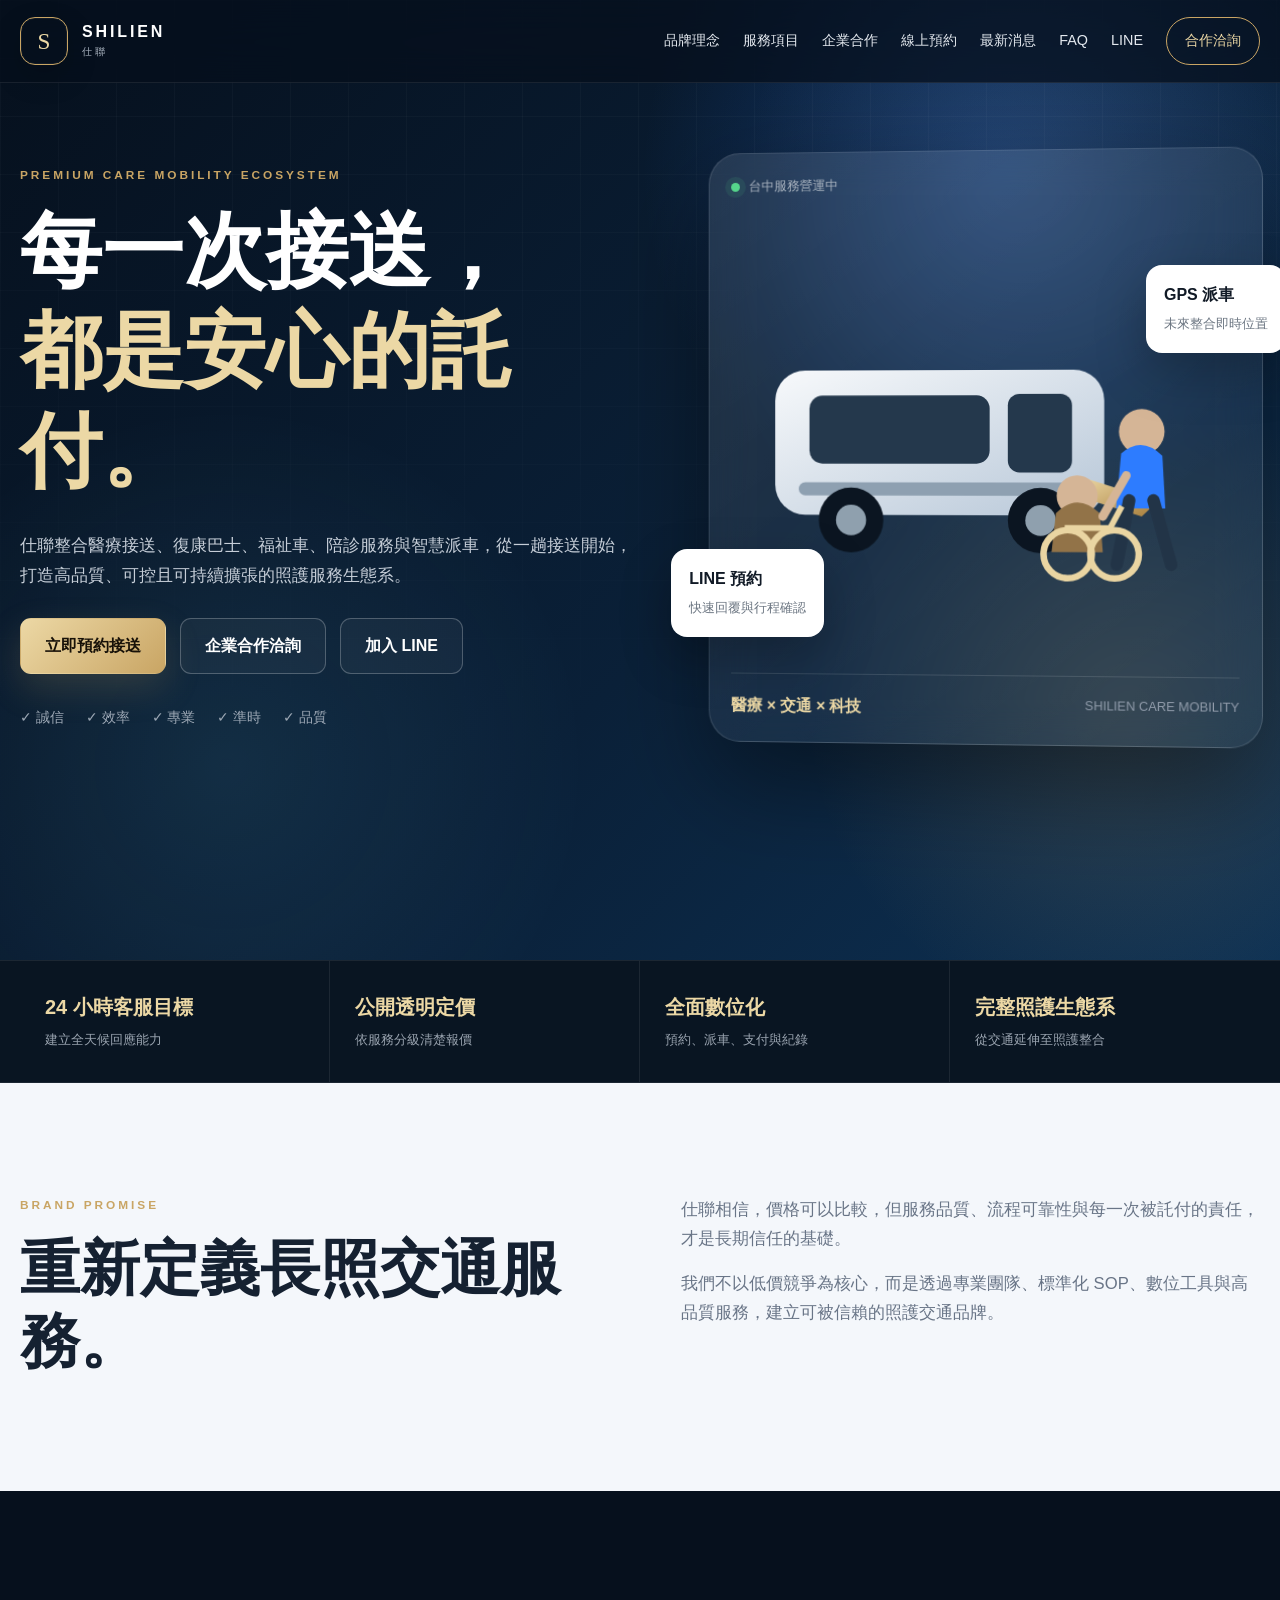
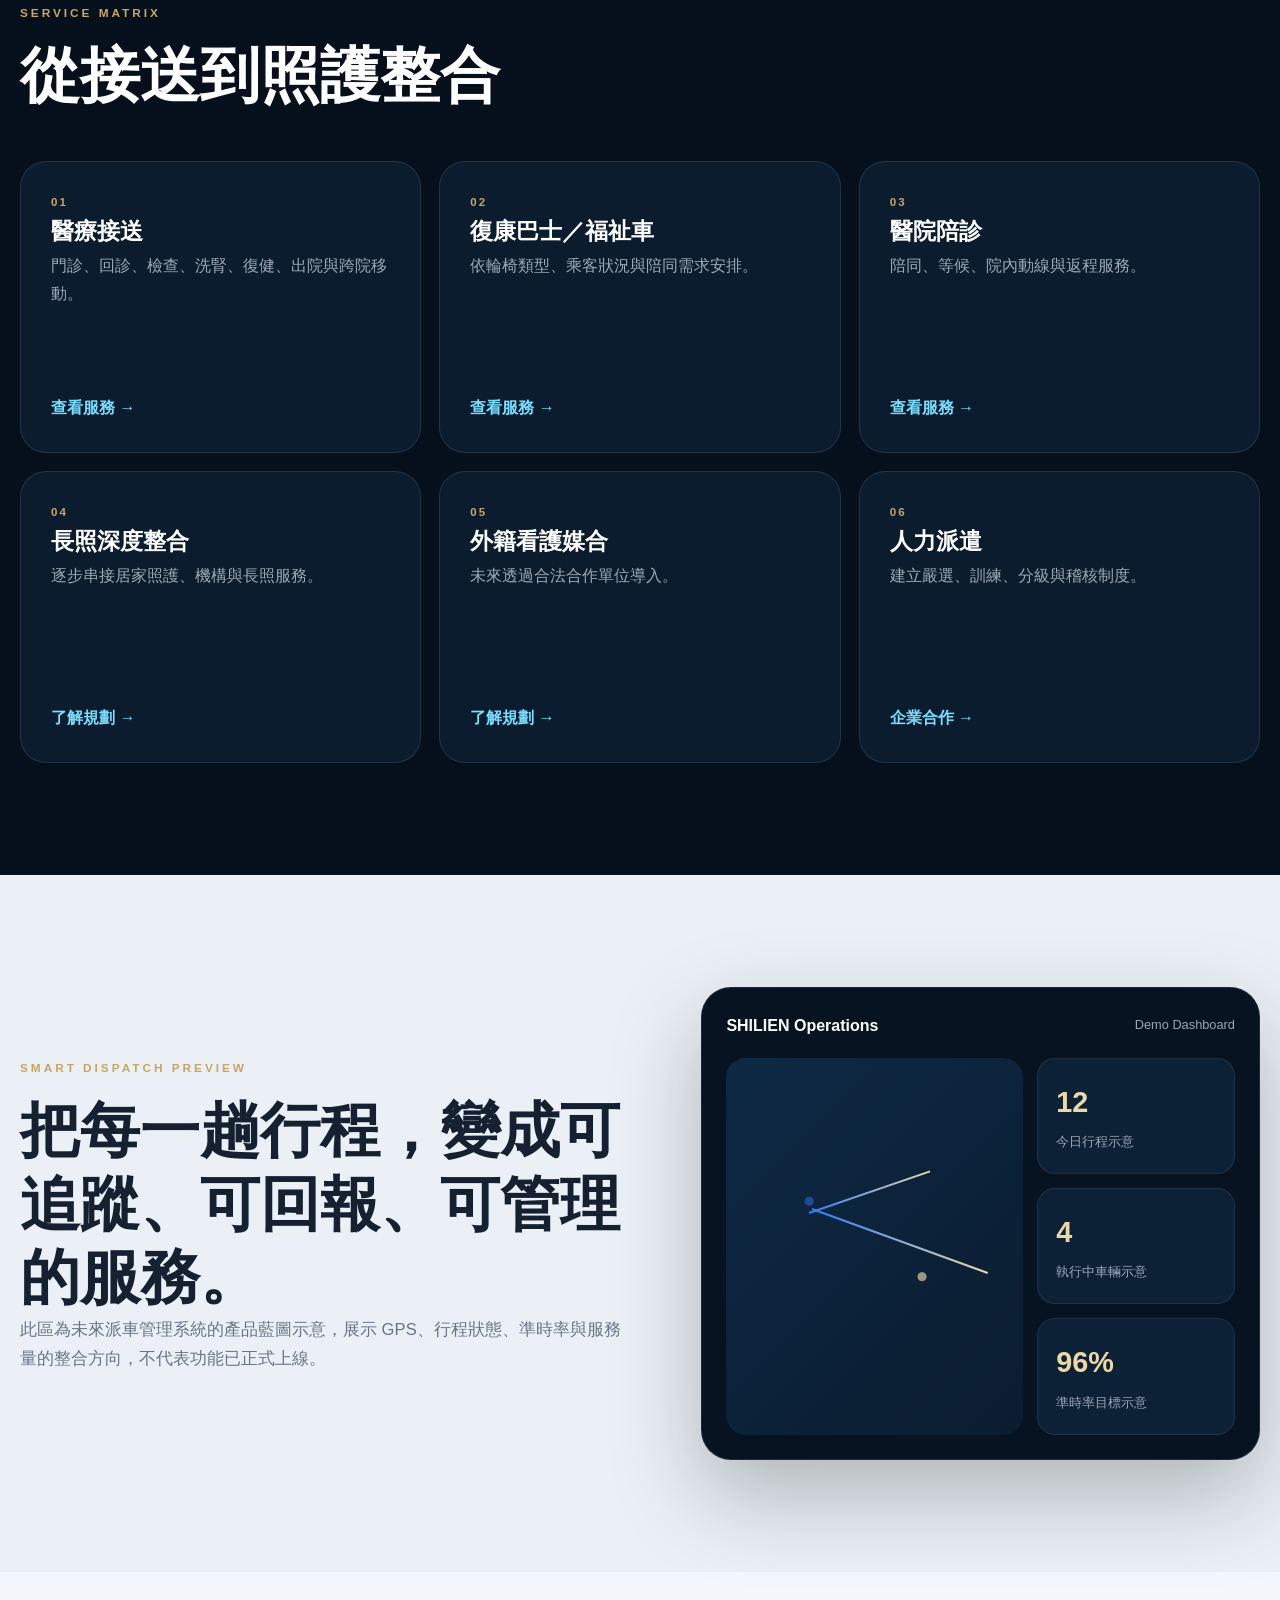
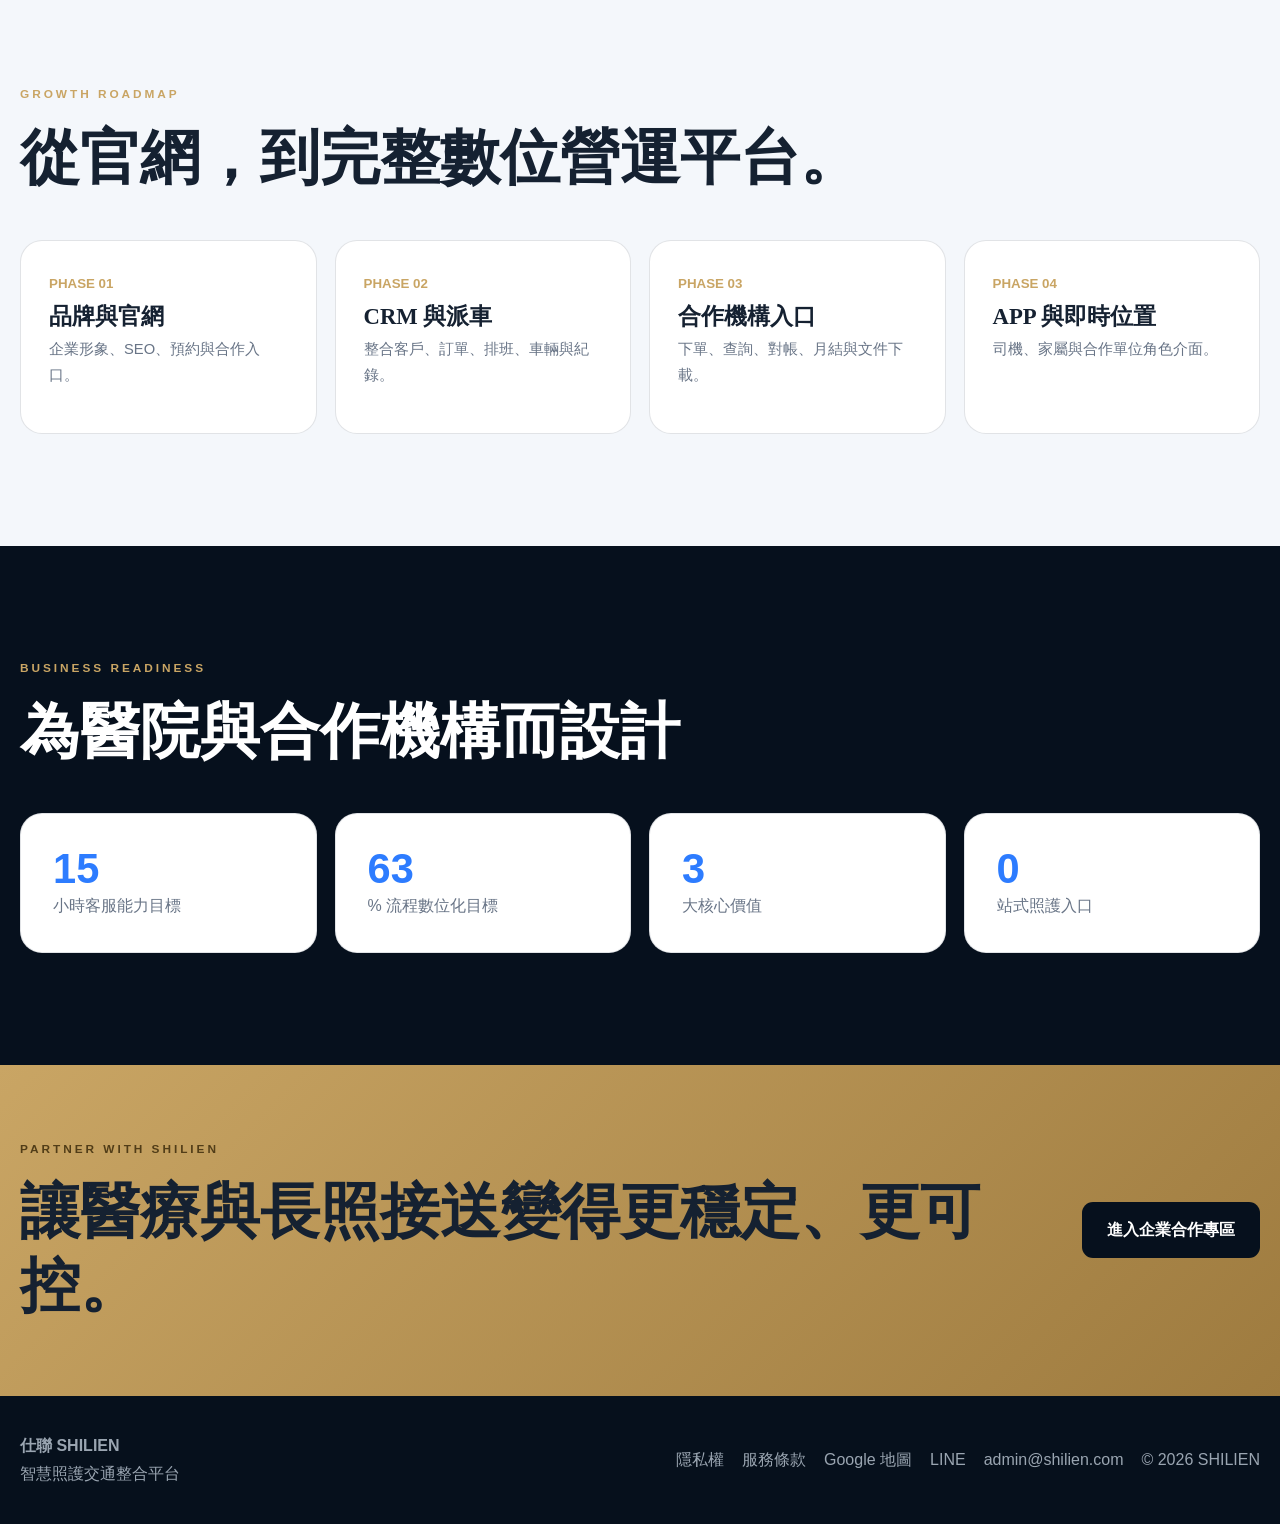
==== commit 35b99bb2: "SHILIEN V5 enterprise edition and GitHub Pages fix" ====
--- a/index.html
+++ b/index.html
@@ -1,51 +1,41 @@
-<!doctype html><html lang="zh-Hant"><head><meta charset="utf-8"><meta name="viewport" content="width=device-width,initial-scale=1">
-<title>仕聯 SHILIEN｜智慧照護交通整合平台</title><meta name="description" content="仕聯整合醫療接送、復康巴士、福祉車、陪診服務與智慧派車，打造台中高品質照護交通生態系。"><link rel="stylesheet" href="style.css"></head><body>
+<!doctype html><html lang="zh-Hant"><head><meta charset="utf-8"><meta name="viewport" content="width=device-width,initial-scale=1"><title>仕聯 SHILIEN｜智慧照護交通整合平台</title><meta name="description" content="仕聯整合醫療接送、復康巴士、福祉車、陪診服務與智慧派車。"><link rel="stylesheet" href="style.css?v=5"></head><body>
 <header class="header"><div class="container nav">
-<a class="brand" href="index.html"><span class="logo">S</span><span class="brand-copy"><b>SHILIEN</b><small>仕聯</small></span></a>
+<a class="brand" href="index.html"><span class="brand-mark">S</span><span class="brand-copy"><b>SHILIEN</b><small>仕聯</small></span></a>
 <button class="menu" aria-label="開啟選單">☰</button>
-<nav class="navlinks">
-<a href="index.html#about">品牌理念</a><a href="services.html">服務項目</a><a href="partner.html">企業合作</a><a href="booking.html">線上預約</a><a href="news.html">最新消息</a><a href="faq.html">FAQ</a><a data-line href="#">LINE</a><a class="nav-cta" href="partner.html#form">合作洽詢</a>
-</nav></div></header>
+<nav class="navlinks"><a href="index.html#about">品牌理念</a><a href="services.html">服務項目</a><a href="partner.html">企業合作</a><a href="booking.html">線上預約</a><a href="news.html">最新消息</a><a href="faq.html">FAQ</a><a data-line href="#">LINE</a><a class="nav-cta" href="partner.html#form">合作洽詢</a></nav>
+</div></header>
 <main>
 <section class="hero"><div class="container hero-grid">
-<div><p class="kicker">Premium care mobility ecosystem</p><h1>每一次接送，<br><span>都是安心的託付。</span></h1><p class="hero-lead">仕聯整合醫療接送、復康巴士、福祉車、陪診服務與智慧派車，從一趟接送開始，打造高品質、可控且可持續擴張的照護服務生態系。</p>
-<div class="actions"><a class="btn btn-primary" href="booking.html">立即預約接送</a><a class="btn btn-ghost" href="partner.html">企業合作洽詢</a><a class="btn btn-ghost" data-line href="#">加入 LINE</a></div><div class="hero-meta"><span>✓ 誠信</span><span>✓ 效率</span><span>✓ 專業</span><span>✓ 準時</span><span>✓ 品質</span></div></div>
-<div class="panel"><div class="glass"><div class="status"><span class="dot"></span><span>台中服務營運中</span></div><div class="art">
-<svg viewBox="0 0 700 510" role="img" aria-label="福祉車與專業接送人員示意">
+<div><p class="eyebrow">Premium care mobility ecosystem</p><h1>每一次接送，<br><span>都是安心的託付。</span></h1><p class="hero-copy">仕聯整合醫療接送、復康巴士、福祉車、陪診服務與智慧派車，從一趟接送開始，打造高品質、可控且可持續擴張的照護服務生態系。</p><div class="actions"><a class="btn btn-primary" href="booking.html">立即預約接送</a><a class="btn btn-ghost" href="partner.html">企業合作洽詢</a><a class="btn btn-ghost" data-line href="#">加入 LINE</a></div><div class="hero-values"><span>✓ 誠信</span><span>✓ 效率</span><span>✓ 專業</span><span>✓ 準時</span><span>✓ 品質</span></div></div>
+<div class="visual"><div class="glass"><div class="status"><span class="dot"></span><span>台中服務營運中</span></div><div class="hero-art">
+<svg viewBox="0 0 700 510" aria-label="福祉車與專業接送人員示意">
 <defs><linearGradient id="car" x1="0" y1="0" x2="1" y2="1"><stop stop-color="#f7f9fb"/><stop offset="1" stop-color="#b7c7d8"/></linearGradient><linearGradient id="gold" x1="0" y1="0" x2="1" y2="1"><stop stop-color="#ead5a2"/><stop offset="1" stop-color="#a67d3a"/></linearGradient></defs>
 <rect x="62" y="165" width="455" height="200" rx="42" fill="url(#car)"/><rect x="110" y="200" width="250" height="94" rx="18" fill="#24384c"/><rect x="385" y="198" width="88" height="108" rx="16" fill="#24384c"/><rect x="95" y="320" width="400" height="18" rx="9" fill="#8ea0b1"/>
 <circle cx="168" cy="372" r="45" fill="#0b1521"/><circle cx="168" cy="372" r="21" fill="#8fa0ae"/><circle cx="430" cy="372" r="45" fill="#0b1521"/><circle cx="430" cy="372" r="21" fill="#8fa0ae"/>
-<path d="M495 315 L590 345 L568 366 L486 340 Z" fill="url(#gold)"/><circle cx="568" cy="250" r="31" fill="#d5b596"/><path d="M540 280 Q568 255 596 283 L600 355 L533 355 Z" fill="#2b79ff"/><path d="M551 344 L534 432M584 344 L608 432" stroke="#223447" stroke-width="17" stroke-linecap="round"/>
+<path d="M495 315 L590 345 L568 366 L486 340 Z" fill="url(#gold)"/><circle cx="568" cy="250" r="31" fill="#d5b596"/><path d="M540 280 Q568 255 596 283 L600 355 L533 355 Z" fill="#2d7cff"/><path d="M551 344 L534 432M584 344 L608 432" stroke="#223447" stroke-width="17" stroke-linecap="round"/>
 <circle cx="480" cy="338" r="28" fill="#d5b596"/><path d="M451 362 Q480 332 511 362 L515 415 L445 415 Z" fill="#927348"/><circle cx="467" cy="418" r="33" fill="none" stroke="#ead5a2" stroke-width="9"/><circle cx="531" cy="418" r="33" fill="none" stroke="#ead5a2" stroke-width="9"/><path d="M463 382 L525 382 L541 352" fill="none" stroke="#ead5a2" stroke-width="8"/><path d="M547 310 Q530 340 515 366" fill="none" stroke="#d5b596" stroke-width="12" stroke-linecap="round"/>
-</svg></div><div class="panel-foot"><b>醫療 × 交通 × 科技</b><span>SHILIEN CARE MOBILITY</span></div></div><div class="float f1"><b>LINE 預約</b><small>快速回覆與行程確認</small></div><div class="float f2"><b>GPS 派車</b><small>未來整合即時位置</small></div></div>
+</svg></div><div class="glass-foot"><b>醫療 × 交通 × 科技</b><span>SHILIEN CARE MOBILITY</span></div></div><div class="float-card fc1"><b>LINE 預約</b><small>快速回覆與行程確認</small></div><div class="float-card fc2"><b>GPS 派車</b><small>未來整合即時位置</small></div></div>
 </div></section>
 <section class="strip"><div class="container strip-grid"><div class="strip-item"><b>24 小時客服目標</b><span>建立全天候回應能力</span></div><div class="strip-item"><b>公開透明定價</b><span>依服務分級清楚報價</span></div><div class="strip-item"><b>全面數位化</b><span>預約、派車、支付與紀錄</span></div><div class="strip-item"><b>完整照護生態系</b><span>從交通延伸至照護整合</span></div></div></section>
 
-<section class="section reveal" id="about"><div class="container two"><div><p class="kicker">Brand promise</p><h2>重新定義長照交通服務。</h2></div><div class="copy"><p>仕聯相信，價格可以比較，但服務品質、流程可靠性與每一次被託付的責任，才是長期信任的基礎。</p><p>我們不以低價競爭為核心，而是透過專業團隊、標準化 SOP、數位工具與高品質服務，建立可被信賴的照護交通品牌。</p></div></div></section>
+<section class="section reveal" id="about"><div class="container two"><div><p class="eyebrow">Brand promise</p><h2>重新定義長照交通服務。</h2></div><div class="copy"><p>仕聯相信，價格可以比較，但服務品質、流程可靠性與每一次被託付的責任，才是長期信任的基礎。</p><p>我們不以低價競爭為核心，而是透過專業團隊、標準化 SOP、數位工具與高品質服務，建立可被信賴的照護交通品牌。</p></div></div></section>
 
-<section class="section dark reveal"><div class="container"><p class="kicker">Service matrix</p><h2>從接送到照護整合</h2><div class="cards">
+<section class="section dark reveal"><div class="container"><p class="eyebrow">Service matrix</p><h2>從接送到照護整合</h2><div class="cards">
 <div class="card"><span class="num">01</span><h3>醫療接送</h3><p>門診、回診、檢查、洗腎、復健、出院與跨院移動。</p><a href="services.html">查看服務 →</a></div>
-<div class="card"><span class="num">02</span><h3>復康巴士／福祉車</h3><p>依輪椅類型、乘客狀況、陪同人數與上下車需求安排。</p><a href="services.html">查看服務 →</a></div>
-<div class="card"><span class="num">03</span><h3>醫院陪診</h3><p>預留陪同、等候、院內動線與返程服務模組。</p><a href="services.html">查看服務 →</a></div>
-<div class="card"><span class="num">04</span><h3>長照深度整合</h3><p>由交通入口逐步串接居家照護、機構與長照服務。</p><a href="services.html">了解規劃 →</a></div>
-<div class="card"><span class="num">05</span><h3>外籍看護媒合</h3><p>未來透過合法合作單位導入媒合與後續管理。</p><a href="services.html">了解規劃 →</a></div>
-<div class="card"><span class="num">06</span><h3>人力派遣</h3><p>建立嚴選、訓練、分級、稽核與服務績效制度。</p><a href="partner.html">企業合作 →</a></div>
+<div class="card"><span class="num">02</span><h3>復康巴士／福祉車</h3><p>依輪椅類型、乘客狀況與陪同需求安排。</p><a href="services.html">查看服務 →</a></div>
+<div class="card"><span class="num">03</span><h3>醫院陪診</h3><p>陪同、等候、院內動線與返程服務。</p><a href="services.html">查看服務 →</a></div>
+<div class="card"><span class="num">04</span><h3>長照深度整合</h3><p>逐步串接居家照護、機構與長照服務。</p><a href="services.html">了解規劃 →</a></div>
+<div class="card"><span class="num">05</span><h3>外籍看護媒合</h3><p>未來透過合法合作單位導入。</p><a href="services.html">了解規劃 →</a></div>
+<div class="card"><span class="num">06</span><h3>人力派遣</h3><p>建立嚴選、訓練、分級與稽核制度。</p><a href="partner.html">企業合作 →</a></div>
 </div></div></section>
 
-<section class="section soft reveal"><div class="container showcase"><div><p class="kicker">Smart dispatch preview</p><h2>把每一趟行程，變成可追蹤、可回報、可管理的服務。</h2><p class="copy">V4 首次加入派車管理儀表板示意，呈現未來 GPS、行程狀態、準時率與服務量的整合方向。此區為產品藍圖展示，不代表功能已正式上線。</p></div>
-<div class="dashboard"><div class="dash-top"><b>SHILIEN Operations</b><span>Demo Dashboard</span></div><div class="dash-grid"><div class="map"></div><div class="dash-side"><div class="dash-stat"><strong>12</strong><span>今日行程示意</span></div><div class="dash-stat"><strong>4</strong><span>執行中車輛示意</span></div><div class="dash-stat"><strong>96%</strong><span>準時率目標示意</span></div></div></div></div>
-</div></section>
+<section class="section soft reveal"><div class="container showcase"><div><p class="eyebrow">Smart dispatch preview</p><h2>把每一趟行程，變成可追蹤、可回報、可管理的服務。</h2><p class="copy">此區為未來派車管理系統的產品藍圖示意，展示 GPS、行程狀態、準時率與服務量的整合方向，不代表功能已正式上線。</p></div><div class="dashboard"><div class="dash-top"><b>SHILIEN Operations</b><span>Demo Dashboard</span></div><div class="dash-grid"><div class="map"></div><div class="dash-side"><div class="dash-stat"><strong>12</strong><span>今日行程示意</span></div><div class="dash-stat"><strong>4</strong><span>執行中車輛示意</span></div><div class="dash-stat"><strong>96%</strong><span>準時率目標示意</span></div></div></div></div></div></section>
 
-<section class="section reveal"><div class="container"><p class="kicker">Growth roadmap</p><h2>從官網，到完整數位營運平台。</h2><div class="timeline">
-<div class="milestone"><small>PHASE 01</small><h3>品牌與官網</h3><p>建立可信任的企業形象、SEO、預約與合作入口。</p></div>
-<div class="milestone"><small>PHASE 02</small><h3>CRM 與派車</h3><p>整合客戶、訂單、排班、車輛與服務紀錄。</p></div>
-<div class="milestone"><small>PHASE 03</small><h3>合作機構入口</h3><p>提供下單、查詢、對帳、月結與文件下載。</p></div>
-<div class="milestone"><small>PHASE 04</small><h3>APP 與即時位置</h3><p>司機、家屬與合作單位使用不同角色介面。</p></div>
-</div></div></section>
+<section class="section reveal"><div class="container"><p class="eyebrow">Growth roadmap</p><h2>從官網，到完整數位營運平台。</h2><div class="timeline"><div class="milestone"><small>PHASE 01</small><h3>品牌與官網</h3><p>企業形象、SEO、預約與合作入口。</p></div><div class="milestone"><small>PHASE 02</small><h3>CRM 與派車</h3><p>整合客戶、訂單、排班、車輛與紀錄。</p></div><div class="milestone"><small>PHASE 03</small><h3>合作機構入口</h3><p>下單、查詢、對帳、月結與文件下載。</p></div><div class="milestone"><small>PHASE 04</small><h3>APP 與即時位置</h3><p>司機、家屬與合作單位角色介面。</p></div></div></div></section>
 
-<section class="section dark reveal"><div class="container"><p class="kicker">Business readiness</p><h2>為醫院與合作機構而設計</h2><div class="metric-grid"><div class="metric"><strong data-count="24">0</strong><span>小時客服能力目標</span></div><div class="metric"><strong data-count="100">0</strong><span>% 流程數位化目標</span></div><div class="metric"><strong data-count="5">0</strong><span>大核心價值</span></div><div class="metric"><strong data-count="1">0</strong><span>站式照護入口</span></div></div></div></section>
+<section class="section dark reveal"><div class="container"><p class="eyebrow">Business readiness</p><h2>為醫院與合作機構而設計</h2><div class="metrics"><div class="metric"><strong data-count="24">0</strong><span>小時客服能力目標</span></div><div class="metric"><strong data-count="100">0</strong><span>% 流程數位化目標</span></div><div class="metric"><strong data-count="5">0</strong><span>大核心價值</span></div><div class="metric"><strong data-count="1">0</strong><span>站式照護入口</span></div></div></div></section>
 
-<section class="cta"><div class="container cta-grid"><div><p class="kicker" style="color:#513d18">Partner with SHILIEN</p><h2>讓醫療與長照接送變得更穩定、更可控。</h2></div><a class="btn" href="partner.html">進入企業合作專區</a></div></section>
+<section class="cta"><div class="container cta-grid"><div><p class="eyebrow" style="color:#513d18">Partner with SHILIEN</p><h2>讓醫療與長照接送變得更穩定、更可控。</h2></div><a class="btn" href="partner.html">進入企業合作專區</a></div></section>
 </main>
 <footer><div class="container footer-grid"><div><b>仕聯 SHILIEN</b><br><span>智慧照護交通整合平台</span></div><div class="footer-links"><a href="privacy.html">隱私權</a><a href="terms.html">服務條款</a><a data-map href="#">Google 地圖</a><a data-line href="#">LINE</a><a data-email href="#"></a><span>© <span data-year></span> SHILIEN</span></div></div></footer>
-<div class="mobile-dock"><a data-phone href="#">電話</a><a data-line href="#">LINE</a><a href="booking.html">立即預約</a></div><script src="app.js"></script></body></html>+<div class="mobile-dock"><a data-phone href="#">電話</a><a data-line href="#">LINE</a><a href="booking.html">立即預約</a></div><script src="app.js?v=5"></script></body></html>
--- a/style.css
+++ b/style.css
@@ -1,75 +1,76 @@
 
 :root{
-  --navy:#06101d;--navy2:#0a1c2f;--navy3:#0e2d4c;
-  --blue:#2b79ff;--cyan:#71ddff;--gold:#c8a464;--gold2:#edd9a9;
-  --white:#fff;--paper:#f3f6fa;--paper2:#e9eff6;--text:#162231;
-  --muted:#697586;--line:rgba(9,29,50,.12);--line-dark:rgba(255,255,255,.10);
-  --max:1260px;--radius:26px;--shadow:0 28px 80px rgba(8,25,42,.12)
+  --bg:#06101d;--bg2:#0b1c31;--bg3:#0f2c4a;
+  --paper:#f4f7fb;--paper2:#eaf0f6;--white:#fff;
+  --text:#152131;--muted:#697587;
+  --blue:#2d7cff;--cyan:#79ddff;
+  --gold:#c9a564;--gold2:#ecd8a5;
+  --line:rgba(9,28,48,.12);--line-dark:rgba(255,255,255,.1);
+  --max:1260px;--r:26px;--shadow:0 30px 90px rgba(6,24,42,.13)
 }
 *{box-sizing:border-box}
 html{scroll-behavior:smooth}
 body{margin:0;background:var(--paper);color:var(--text);font-family:"Noto Sans TC","PingFang TC","Microsoft JhengHei",sans-serif;line-height:1.75;overflow-x:hidden}
 a{text-decoration:none;color:inherit}
-img,svg{max-width:100%;display:block}
 button,input,select,textarea{font:inherit}
+img,svg{display:block;max-width:100%}
 .container{width:min(calc(100% - 40px),var(--max));margin:auto}
-.kicker{margin:0 0 16px;color:var(--gold);font-weight:900;font-size:.74rem;letter-spacing:.25em;text-transform:uppercase}
+.eyebrow{margin:0 0 16px;color:var(--gold);font-size:.74rem;letter-spacing:.25em;text-transform:uppercase;font-weight:900}
 h1,h2,h3{font-family:"Noto Serif TC","PMingLiU",serif;line-height:1.22}
-h1{font-size:clamp(3rem,6.4vw,6.7rem);margin:0}
-h2{font-size:clamp(2.2rem,4.8vw,4.3rem);margin:0}
-h3{font-size:1.45rem;margin:.45rem 0}
+h1{font-size:clamp(3rem,6.4vw,6.8rem);margin:0}
+h2{font-size:clamp(2.15rem,4.7vw,4.2rem);margin:0}
+h3{font-size:1.42rem;margin:.4rem 0}
 p{margin:0 0 1rem}
-.header{position:fixed;inset:0 0 auto;z-index:100;background:rgba(6,16,29,.72);backdrop-filter:blur(20px);border-bottom:1px solid rgba(255,255,255,.08)}
+.header{position:fixed;inset:0 0 auto;z-index:100;background:rgba(6,16,29,.74);backdrop-filter:blur(20px);border-bottom:1px solid rgba(255,255,255,.08)}
 .nav{height:82px;display:flex;align-items:center;justify-content:space-between}
-.brand{display:flex;align-items:center;gap:14px;color:#fff}
-.logo{width:47px;height:47px;border:1px solid var(--gold);border-radius:14px;display:grid;place-items:center;color:var(--gold2);font-family:serif;font-size:1.42rem;box-shadow:inset 0 0 0 1px rgba(255,255,255,.05),0 12px 30px rgba(0,0,0,.16)}
-.brand-copy{display:flex;flex-direction:column;line-height:1.05}.brand-copy b{letter-spacing:.18em}.brand-copy small{font-size:.62rem;letter-spacing:.34em;color:#aab4c0;margin-top:6px}
-.navlinks{display:flex;align-items:center;gap:24px;color:#e4e9ee;font-size:.9rem}
+.brand{display:flex;align-items:center;gap:14px;color:white}
+.brand-mark{width:48px;height:48px;border:1px solid var(--gold);border-radius:15px;display:grid;place-items:center;color:var(--gold2);font-family:serif;font-size:1.45rem;box-shadow:inset 0 0 0 1px rgba(255,255,255,.05),0 12px 30px rgba(0,0,0,.18)}
+.brand-copy{display:flex;flex-direction:column;line-height:1.05}
+.brand-copy b{letter-spacing:.18em}.brand-copy small{font-size:.62rem;letter-spacing:.34em;color:#aab4c0;margin-top:6px}
+.navlinks{display:flex;align-items:center;gap:23px;color:#e3e8ee;font-size:.9rem}
 .navlinks a:hover{color:var(--cyan)}
 .nav-cta{padding:10px 18px;border:1px solid var(--gold);border-radius:999px;color:var(--gold2)!important}
 .menu{display:none;background:none;border:0;color:#fff;font-size:1.5rem}
 
-.hero{min-height:960px;padding:150px 0 90px;color:#fff;position:relative;overflow:hidden;background:
-radial-gradient(circle at 78% 18%,rgba(43,121,255,.31),transparent 28%),
-radial-gradient(circle at 88% 74%,rgba(200,164,100,.18),transparent 24%),
-linear-gradient(135deg,var(--navy),#0a1f36 58%,#0d2f50)}
-.hero::before{content:"";position:absolute;inset:-12%;background:
-radial-gradient(circle at 25% 75%,rgba(113,221,255,.09),transparent 24%),
-radial-gradient(circle at 74% 24%,rgba(237,217,169,.08),transparent 20%);animation:drift 15s ease-in-out infinite alternate}
-.hero::after{content:"";position:absolute;inset:0;background-image:
+.hero{min-height:960px;padding:150px 0 92px;color:#fff;position:relative;overflow:hidden;background:
+radial-gradient(circle at 78% 18%,rgba(45,124,255,.30),transparent 28%),
+radial-gradient(circle at 88% 74%,rgba(201,165,100,.19),transparent 24%),
+linear-gradient(135deg,var(--bg),#0a2038 58%,#0d3154)}
+.hero:before{content:"";position:absolute;inset:-12%;background:
+radial-gradient(circle at 24% 74%,rgba(121,221,255,.09),transparent 24%),
+radial-gradient(circle at 75% 25%,rgba(236,216,165,.08),transparent 20%);
+animation:drift 16s ease-in-out infinite alternate}
+.hero:after{content:"";position:absolute;inset:0;background-image:
 linear-gradient(rgba(255,255,255,.03) 1px,transparent 1px),
 linear-gradient(90deg,rgba(255,255,255,.03) 1px,transparent 1px);
 background-size:58px 58px;mask-image:linear-gradient(to bottom,#000,transparent 88%)}
 @keyframes drift{from{transform:translate3d(-2%,-1%,0) scale(1)}to{transform:translate3d(2%,2%,0) scale(1.05)}}
-.hero-grid{position:relative;z-index:2;display:grid;grid-template-columns:1.04fr .96fr;gap:74px;align-items:center}
+.hero-grid{position:relative;z-index:2;display:grid;grid-template-columns:1.05fr .95fr;gap:72px;align-items:center}
 .hero h1 span{color:var(--gold2)}
-.hero-lead{font-size:1.08rem;color:#c5cdd7;max-width:700px;margin:28px 0}
+.hero-copy{font-size:1.08rem;color:#c5cdd7;max-width:700px;margin:28px 0}
 .actions{display:flex;gap:14px;flex-wrap:wrap}
-.btn{min-height:52px;padding:13px 24px;border-radius:11px;display:inline-flex;align-items:center;justify-content:center;font-weight:900;border:1px solid transparent;cursor:pointer;transition:.25s}
-.btn-primary{background:linear-gradient(135deg,var(--gold2),var(--gold));color:#171108;box-shadow:0 14px 36px rgba(200,164,100,.18)}
+.btn{min-height:52px;padding:13px 24px;border-radius:11px;display:inline-flex;align-items:center;justify-content:center;border:1px solid transparent;font-weight:900;cursor:pointer;transition:.25s}
+.btn-primary{background:linear-gradient(135deg,var(--gold2),var(--gold));color:#171108;box-shadow:0 14px 36px rgba(201,165,100,.18)}
 .btn-primary:hover{transform:translateY(-2px)}
 .btn-ghost{color:#fff;border-color:rgba(255,255,255,.24);background:rgba(255,255,255,.04)}
-.hero-meta{display:flex;gap:23px;flex-wrap:wrap;color:#9da7b4;font-size:.86rem;margin-top:32px}
-.panel{position:relative}
-.glass{border:1px solid rgba(255,255,255,.14);border-radius:32px;padding:22px;background:linear-gradient(145deg,rgba(255,255,255,.10),rgba(255,255,255,.025));backdrop-filter:blur(20px);box-shadow:0 40px 100px rgba(0,0,0,.42);transform:perspective(1200px) rotateY(-3deg)}
-.status{display:flex;align-items:center;gap:9px;color:#aab4c0;font-size:.8rem}
-.dot{width:9px;height:9px;border-radius:50%;background:#55d68b;box-shadow:0 0 0 6px rgba(85,214,139,.1)}
-.art{min-height:490px;display:grid;place-items:center}
-.panel-foot{display:flex;justify-content:space-between;gap:20px;border-top:1px solid rgba(255,255,255,.12);padding-top:18px}.panel-foot b{color:var(--gold2)}.panel-foot span{color:#909baa;font-size:.8rem}
-.float{position:absolute;background:#fff;color:#111a26;border-radius:16px;padding:16px 18px;box-shadow:0 20px 50px rgba(0,0,0,.25);animation:float 5s ease-in-out infinite}
-.float b{display:block}.float small{color:#6c7682}.f1{left:-34px;bottom:110px}.f2{right:-28px;top:120px;animation-delay:1s}
+.hero-values{display:flex;gap:22px;flex-wrap:wrap;color:#9da8b5;font-size:.86rem;margin-top:32px}
+.visual{position:relative}
+.glass{border:1px solid rgba(255,255,255,.14);border-radius:32px;padding:22px;background:linear-gradient(145deg,rgba(255,255,255,.10),rgba(255,255,255,.025));backdrop-filter:blur(20px);box-shadow:0 42px 100px rgba(0,0,0,.42);transform:perspective(1200px) rotateY(-3deg)}
+.status{display:flex;align-items:center;gap:9px;color:#aab4c0;font-size:.8rem}.dot{width:9px;height:9px;border-radius:50%;background:#55d68b;box-shadow:0 0 0 6px rgba(85,214,139,.1)}
+.hero-art{min-height:480px;display:grid;place-items:center}
+.glass-foot{display:flex;justify-content:space-between;gap:20px;border-top:1px solid rgba(255,255,255,.12);padding-top:18px}.glass-foot b{color:var(--gold2)}.glass-foot span{color:#909baa;font-size:.8rem}
+.float-card{position:absolute;background:#fff;color:#111a26;border-radius:16px;padding:16px 18px;box-shadow:0 20px 50px rgba(0,0,0,.25);animation:float 5s ease-in-out infinite}.float-card b{display:block}.float-card small{color:#6c7682}.fc1{left:-34px;bottom:108px}.fc2{right:-26px;top:115px;animation-delay:1s}
 @keyframes float{0%,100%{transform:translateY(0)}50%{transform:translateY(-10px)}}
 
 .strip{background:#091522;color:#fff;border-top:1px solid rgba(255,255,255,.08);border-bottom:1px solid rgba(255,255,255,.08)}
 .strip-grid{display:grid;grid-template-columns:repeat(4,1fr)}
-.strip-item{padding:29px 25px;border-right:1px solid rgba(255,255,255,.08)}.strip-item:last-child{border-right:0}
-.strip-item b{display:block;color:var(--gold2);font-size:1.25rem}.strip-item span{font-size:.8rem;color:#9aa4b0}
+.strip-item{padding:29px 25px;border-right:1px solid rgba(255,255,255,.08)}.strip-item:last-child{border-right:0}.strip-item b{display:block;color:var(--gold2);font-size:1.25rem}.strip-item span{font-size:.8rem;color:#9aa4b0}
 
-.section{padding:112px 0}.dark{background:var(--navy);color:#fff}.soft{background:var(--paper2)}
+.section{padding:112px 0}.dark{background:var(--bg);color:#fff}.soft{background:var(--paper2)}
 .two{display:grid;grid-template-columns:1fr 1fr;gap:82px;align-items:start}
 .copy{font-size:1.04rem;color:var(--muted)}.dark .copy{color:#aab4c0}
 .cards{display:grid;grid-template-columns:repeat(3,1fr);gap:18px;margin-top:48px}
-.card{min-height:292px;padding:30px;border-radius:var(--radius);background:#fff;border:1px solid var(--line);display:flex;flex-direction:column;transition:.3s}
+.card{min-height:292px;padding:30px;border-radius:var(--r);background:#fff;border:1px solid var(--line);display:flex;flex-direction:column;transition:.3s}
 .card:hover{transform:translateY(-7px);box-shadow:var(--shadow)}
 .dark .card{background:#0b1c2f;border-color:rgba(255,255,255,.1)}
 .num{font-size:.72rem;letter-spacing:.18em;color:var(--gold);font-weight:900}
@@ -80,58 +81,45 @@
 .dash-top{display:flex;justify-content:space-between;align-items:center;margin-bottom:18px}.dash-top span{color:#9ba6b3;font-size:.8rem}
 .dash-grid{display:grid;grid-template-columns:1.2fr .8fr;gap:14px}
 .map{min-height:330px;border-radius:20px;background:
-radial-gradient(circle at 28% 38%,rgba(43,121,255,.45) 0 4px,transparent 5px),
-radial-gradient(circle at 66% 58%,rgba(237,217,169,.65) 0 4px,transparent 5px),
+radial-gradient(circle at 28% 38%,rgba(45,124,255,.45) 0 4px,transparent 5px),
+radial-gradient(circle at 66% 58%,rgba(236,216,165,.65) 0 4px,transparent 5px),
 linear-gradient(135deg,#0e2945,#0a1c2f);position:relative;overflow:hidden}
-.map::before,.map::after{content:"";position:absolute;height:2px;background:linear-gradient(90deg,var(--blue),var(--gold2));transform-origin:left}
-.map::before{width:63%;left:29%;top:40%;transform:rotate(20deg)}
-.map::after{width:43%;left:28%;top:41%;transform:rotate(-19deg)}
-.dash-side{display:grid;gap:14px}
-.dash-stat{background:#0c2036;padding:18px;border-radius:18px;border:1px solid rgba(255,255,255,.08)}
-.dash-stat strong{display:block;color:var(--gold2);font-size:1.8rem}.dash-stat span{color:#9ca7b3;font-size:.8rem}
+.map:before,.map:after{content:"";position:absolute;height:2px;background:linear-gradient(90deg,var(--blue),var(--gold2));transform-origin:left}
+.map:before{width:63%;left:29%;top:40%;transform:rotate(20deg)}.map:after{width:43%;left:28%;top:41%;transform:rotate(-19deg)}
+.dash-side{display:grid;gap:14px}.dash-stat{background:#0c2036;padding:18px;border-radius:18px;border:1px solid rgba(255,255,255,.08)}.dash-stat strong{display:block;color:var(--gold2);font-size:1.8rem}.dash-stat span{color:#9ca7b3;font-size:.8rem}
 
-.timeline{display:grid;grid-template-columns:repeat(4,1fr);gap:18px;margin-top:46px}
-.milestone{padding:28px;border-radius:22px;background:#fff;border:1px solid var(--line)}
-.milestone small{color:var(--gold);font-weight:900}.milestone p{color:var(--muted);font-size:.92rem}
+.timeline{display:grid;grid-template-columns:repeat(4,1fr);gap:18px;margin-top:46px}.milestone{padding:28px;border-radius:22px;background:#fff;border:1px solid var(--line)}.milestone small{color:var(--gold);font-weight:900}.milestone p{color:var(--muted);font-size:.92rem}
+.metrics{display:grid;grid-template-columns:repeat(4,1fr);gap:18px;margin-top:45px}.metric{padding:32px;border-radius:22px;background:#fff;border:1px solid var(--line)}.metric strong{display:block;font-size:2.6rem;color:var(--blue);line-height:1.1}.metric span{color:var(--muted)}
 
-.metric-grid{display:grid;grid-template-columns:repeat(4,1fr);gap:18px;margin-top:45px}
-.metric{padding:32px;border-radius:22px;background:#fff;border:1px solid var(--line)}
-.metric strong{display:block;font-size:2.6rem;color:var(--blue);line-height:1.1}.metric span{color:var(--muted)}
-
-.page-hero{padding:160px 0 82px;background:linear-gradient(135deg,var(--navy),#0b2845);color:#fff}.page-hero p{color:#b7c1cc}
+.page-hero{padding:160px 0 82px;background:linear-gradient(135deg,var(--bg),#0b2845);color:#fff}.page-hero p{color:#b7c1cc}
 .partner-grid{display:grid;grid-template-columns:1fr 1fr;gap:60px}
-.partner-list{display:grid;grid-template-columns:repeat(2,1fr);gap:16px;margin-top:36px}
-.partner-item{padding:24px;border-radius:18px;background:#fff;border:1px solid var(--line)}.partner-item b{display:block;margin-bottom:7px}.partner-item p{font-size:.9rem;color:var(--muted)}
-.sop{display:grid;grid-template-columns:repeat(5,1fr);gap:14px;margin-top:42px}
-.sop-item{padding:22px;border-radius:18px;background:#0c1e32;border:1px solid rgba(255,255,255,.1)}.sop-item span{display:block;color:var(--gold2);font-weight:900;margin-bottom:8px}.sop-item p{color:#9aa5b2;font-size:.88rem}
+.partner-list{display:grid;grid-template-columns:repeat(2,1fr);gap:16px;margin-top:36px}.partner-item{padding:24px;border-radius:18px;background:#fff;border:1px solid var(--line)}.partner-item b{display:block;margin-bottom:7px}.partner-item p{font-size:.9rem;color:var(--muted)}
+.sop{display:grid;grid-template-columns:repeat(5,1fr);gap:14px;margin-top:42px}.sop-item{padding:22px;border-radius:18px;background:#0c1e32;border:1px solid rgba(255,255,255,.1)}.sop-item span{display:block;color:var(--gold2);font-weight:900;margin-bottom:8px}.sop-item p{color:#9aa5b2;font-size:.88rem}
 
 .form-wrap{display:grid;grid-template-columns:.85fr 1.15fr;gap:60px}
-.info-card{background:var(--navy);color:#fff;border-radius:22px;padding:30px}.info-card div{padding:15px 0;border-bottom:1px solid rgba(255,255,255,.1)}.info-card div:last-child{border-bottom:0}.info-card small{display:block;color:#9ba6b2}.info-card a,.info-card strong{color:#fff;font-size:1.05rem}
+.info-card{background:var(--bg);color:#fff;border-radius:22px;padding:30px}.info-card div{padding:15px 0;border-bottom:1px solid rgba(255,255,255,.1)}.info-card div:last-child{border-bottom:0}.info-card small{display:block;color:#9ba6b2}.info-card a,.info-card strong{color:#fff;font-size:1.05rem}
 .form{background:#fff;border:1px solid var(--line);border-radius:22px;padding:30px}.form-row{display:grid;grid-template-columns:1fr 1fr;gap:16px}
 label{display:flex;flex-direction:column;gap:8px;margin-bottom:16px;font-weight:700;font-size:.88rem}
 input,select,textarea{padding:13px 14px;border:1px solid #d5dce5;border-radius:10px;background:#fbfcfe;outline:none}
-input:focus,select:focus,textarea:focus{border-color:var(--blue);box-shadow:0 0 0 3px rgba(43,121,255,.12)}
+input:focus,select:focus,textarea:focus{border-color:var(--blue);box-shadow:0 0 0 3px rgba(45,124,255,.12)}
 .check{display:flex;flex-direction:row;align-items:flex-start;font-weight:400}.check input{margin-top:7px}.note{font-size:.78rem;color:var(--muted)}
 .faq details{border-top:1px solid var(--line);padding:20px 0}.faq summary{font-weight:900;cursor:pointer}.faq p{color:var(--muted);margin-top:10px}
+.news-grid{display:grid;grid-template-columns:repeat(3,1fr);gap:18px;margin-top:42px}.news-card{background:#fff;border:1px solid var(--line);border-radius:22px;padding:26px}.news-card small{color:var(--gold);font-weight:900}.news-card p{color:var(--muted)}
 
-.news-grid{display:grid;grid-template-columns:repeat(3,1fr);gap:18px;margin-top:42px}
-.news-card{background:#fff;border:1px solid var(--line);border-radius:22px;padding:26px}.news-card small{color:var(--gold);font-weight:900}.news-card p{color:var(--muted)}
-
-.cta{background:linear-gradient(135deg,var(--gold),#9e7b3f);padding:74px 0}.cta-grid{display:grid;grid-template-columns:1fr auto;gap:30px;align-items:center}.cta .btn{background:var(--navy);color:#fff}
+.cta{background:linear-gradient(135deg,var(--gold),#9e7b3f);padding:74px 0}.cta-grid{display:grid;grid-template-columns:1fr auto;gap:30px;align-items:center}.cta .btn{background:var(--bg);color:#fff}
 footer{background:#06101c;color:#9aa5b1;padding:36px 0}.footer-grid{display:grid;grid-template-columns:1fr auto;gap:20px;align-items:center}.footer-links{display:flex;gap:18px;flex-wrap:wrap}
-.mobile-dock{display:none}
-.reveal{opacity:0;transform:translateY(28px);transition:.72s ease}.reveal.show{opacity:1;transform:none}
+.mobile-dock{display:none}.reveal{opacity:0;transform:translateY(28px);transition:.72s ease}.reveal.show{opacity:1;transform:none}
 
 @media(max-width:980px){
   .menu{display:block}.navlinks{display:none;position:absolute;top:82px;left:0;right:0;background:#081321;flex-direction:column;align-items:stretch;padding:20px}.navlinks.open{display:flex}
   .hero-grid,.two,.showcase,.partner-grid,.form-wrap{grid-template-columns:1fr}
-  .cards{grid-template-columns:repeat(2,1fr)}.strip-grid,.metric-grid,.timeline{grid-template-columns:repeat(2,1fr)}
+  .cards{grid-template-columns:repeat(2,1fr)}.strip-grid,.metrics,.timeline{grid-template-columns:repeat(2,1fr)}
   .sop{grid-template-columns:repeat(2,1fr)}.news-grid{grid-template-columns:1fr 1fr}.cta-grid{grid-template-columns:1fr}
 }
 @media(max-width:640px){
   body{padding-bottom:66px}.container{width:min(calc(100% - 24px),var(--max))}.hero{padding-top:120px;min-height:auto}.hero h1{font-size:2.8rem}
-  .actions{flex-direction:column}.btn{width:100%}.float{display:none}.glass{transform:none}
-  .cards,.strip-grid,.metric-grid,.timeline,.partner-list,.sop,.form-row,.news-grid{grid-template-columns:1fr}
+  .actions{flex-direction:column}.btn{width:100%}.float-card{display:none}.glass{transform:none}
+  .cards,.strip-grid,.metrics,.timeline,.partner-list,.sop,.form-row,.news-grid{grid-template-columns:1fr}
   .dash-grid{grid-template-columns:1fr}.section{padding:76px 0}.footer-grid{grid-template-columns:1fr}
   .mobile-dock{display:grid;grid-template-columns:repeat(3,1fr);position:fixed;left:0;right:0;bottom:0;height:66px;background:#06101c;z-index:120;border-top:1px solid rgba(255,255,255,.1)}
   .mobile-dock a{display:grid;place-items:center;color:#fff;border-right:1px solid rgba(255,255,255,.08);font-size:.82rem}.mobile-dock a:last-child{background:var(--gold);color:#161108;font-weight:900}
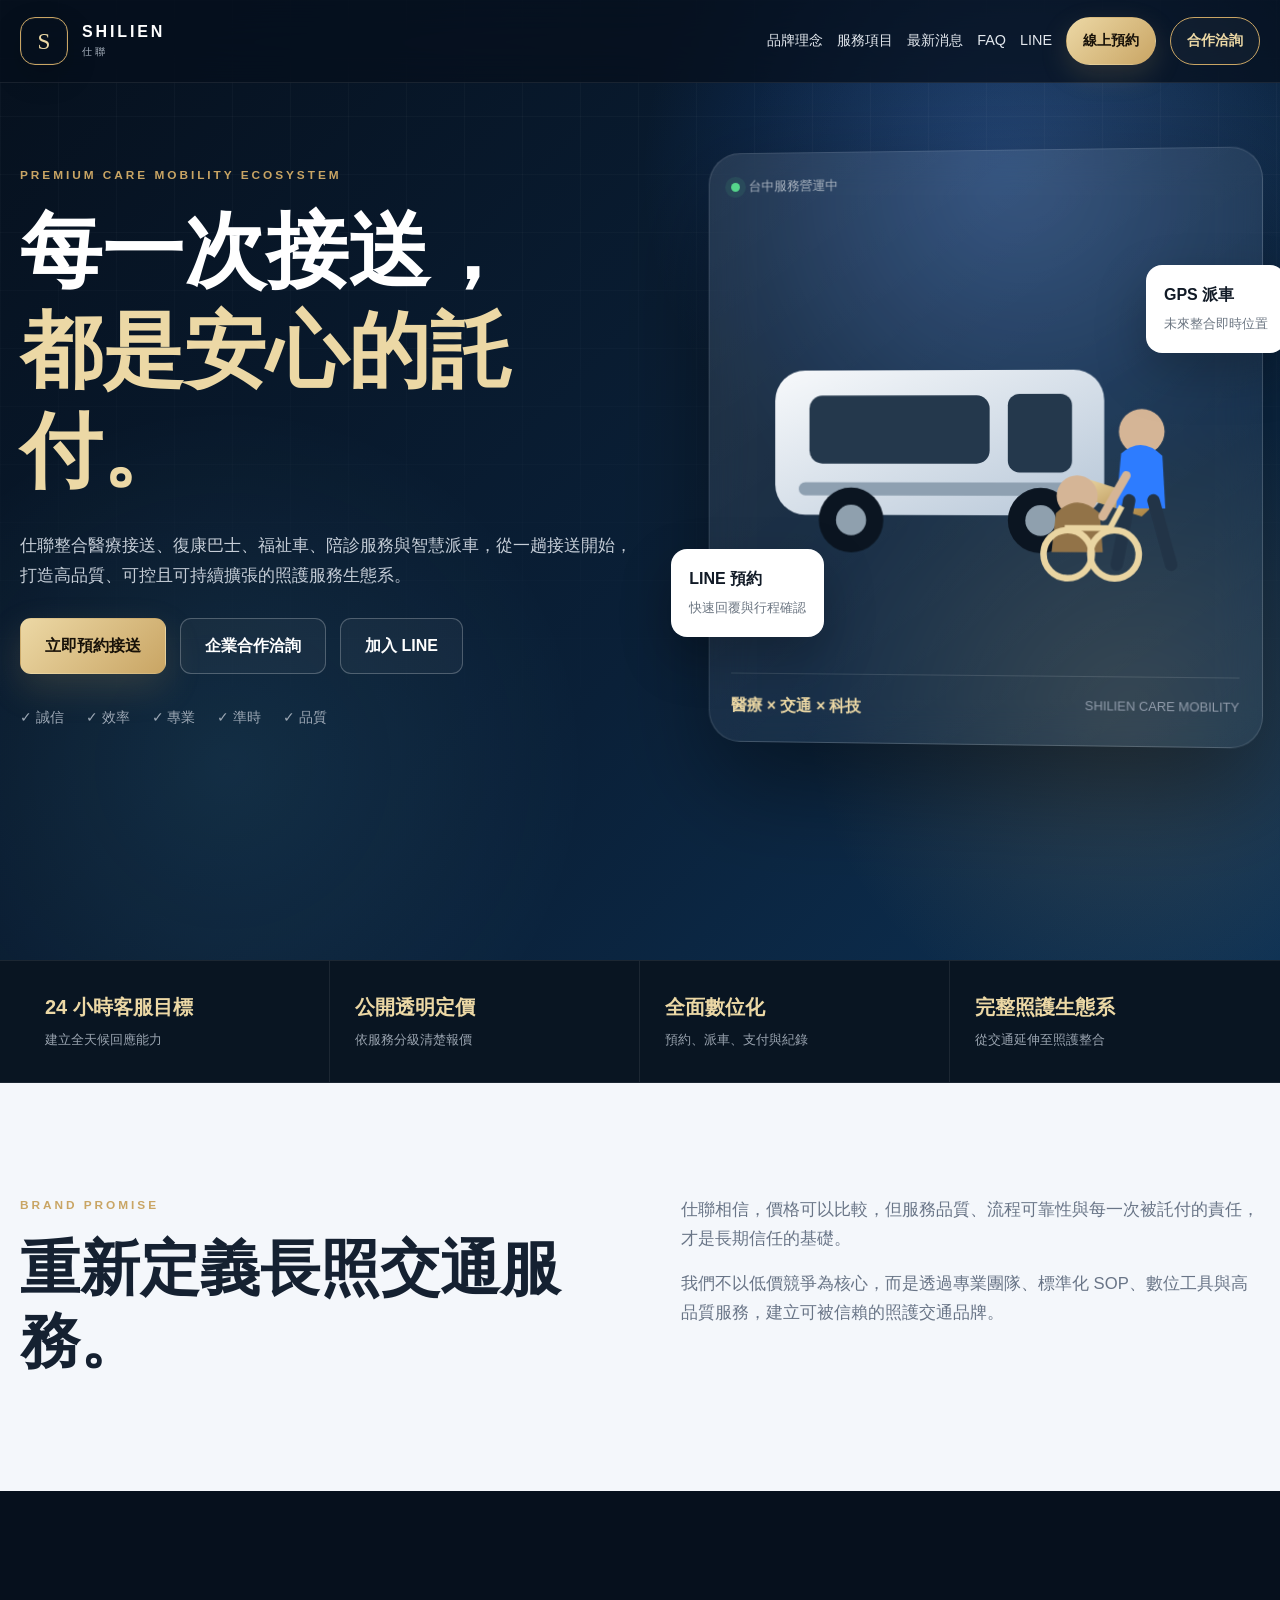
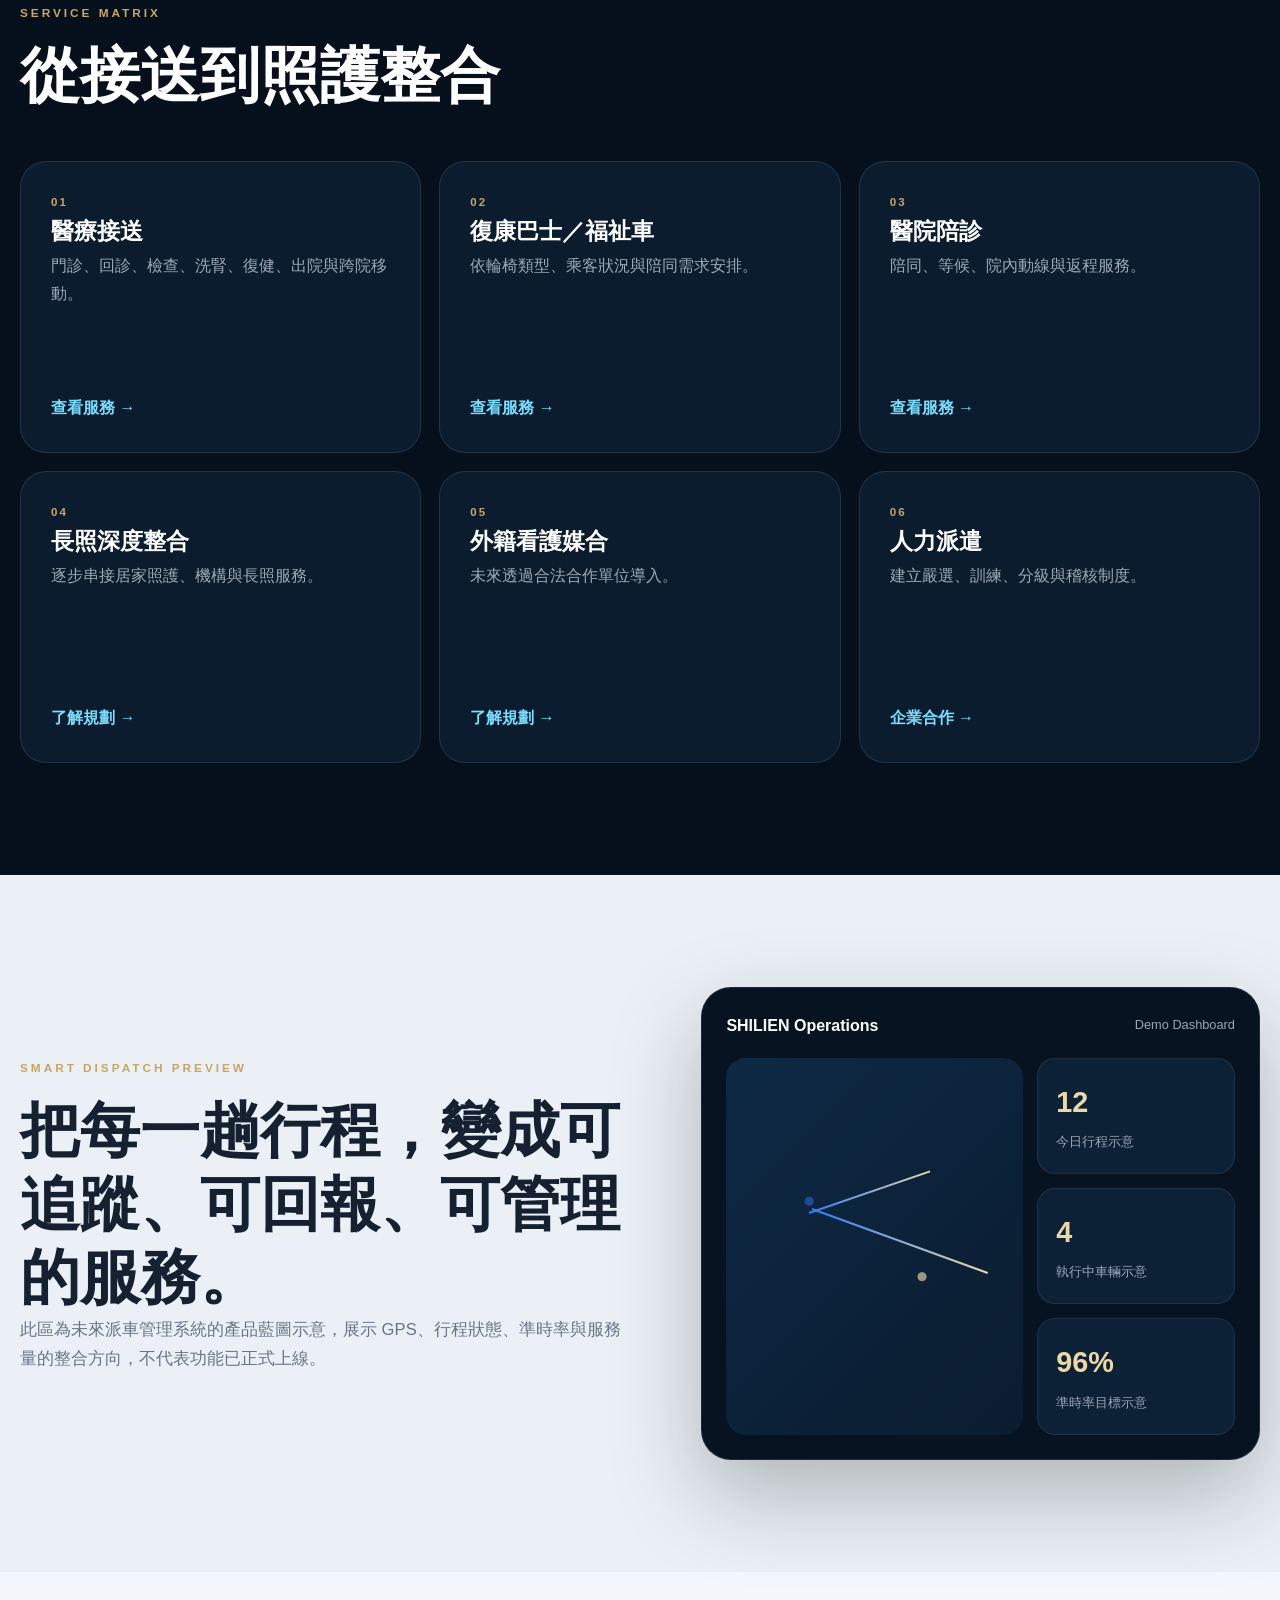
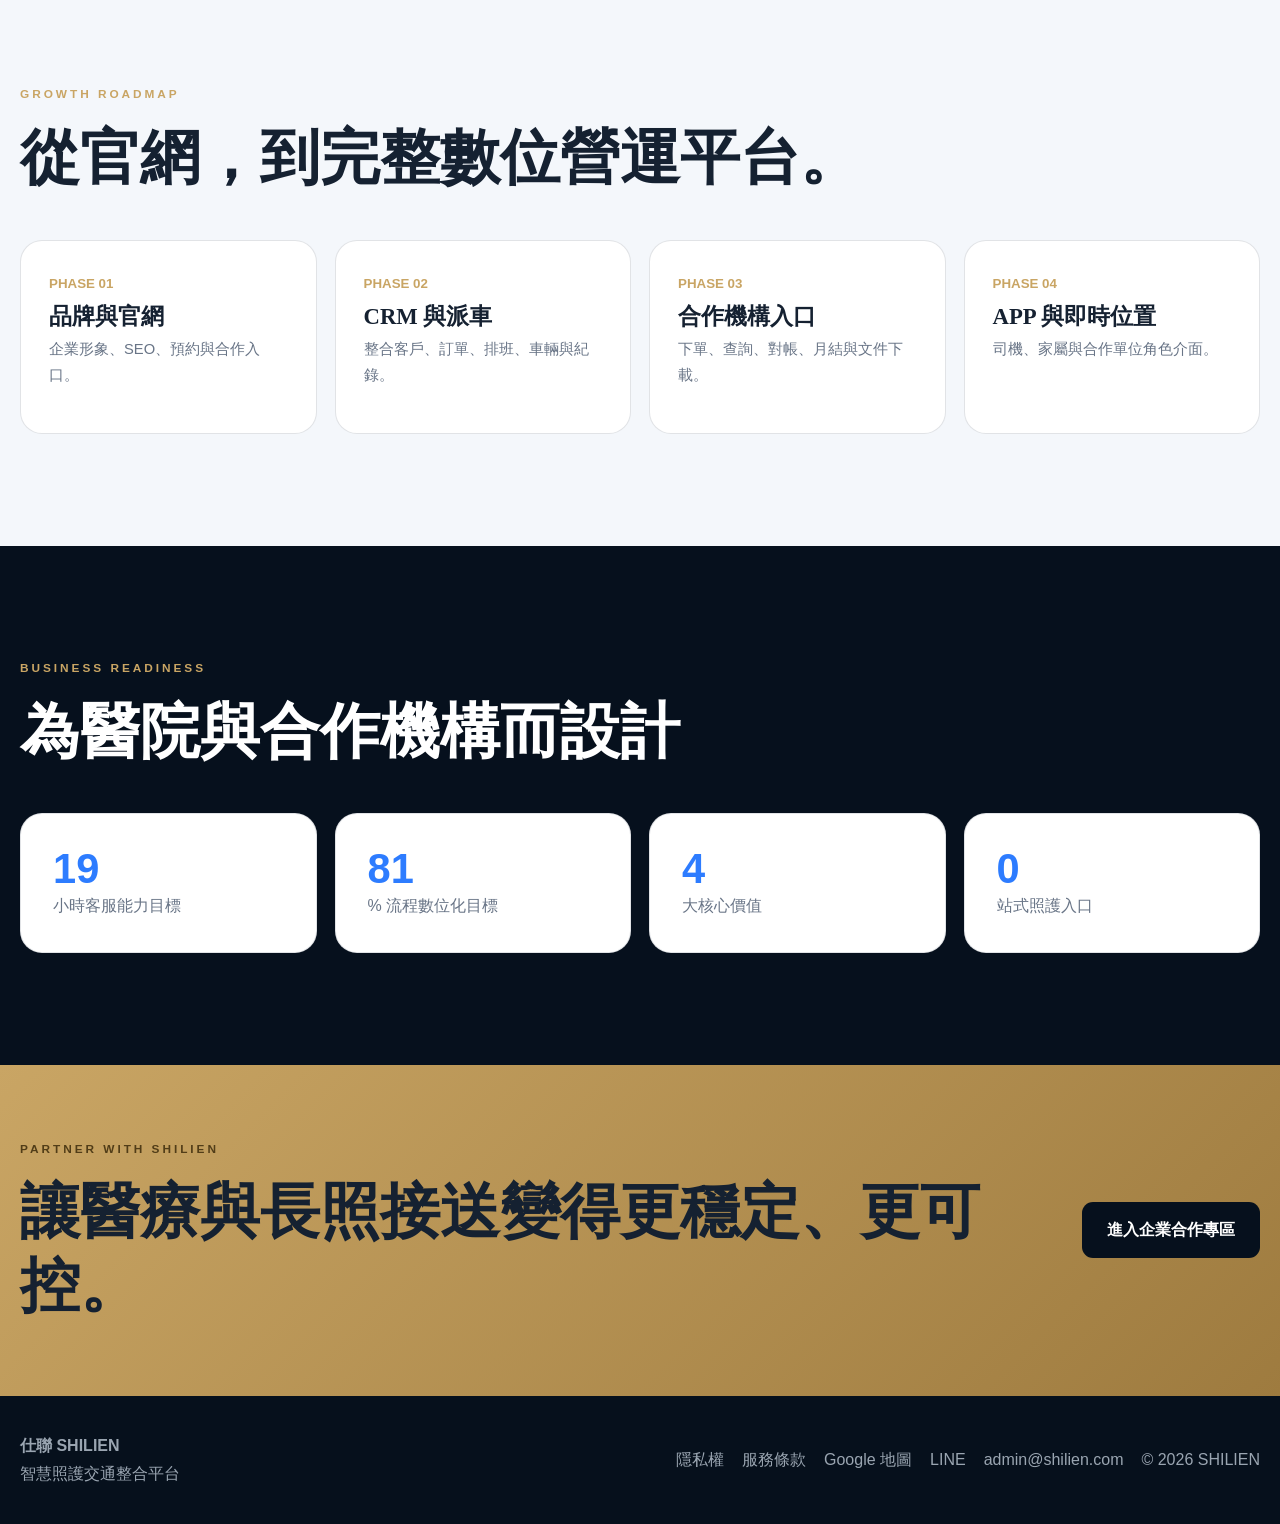
==== commit b6af5c2b: "SHILIEN V8 booking fix and separated CTAs" ====
--- a/index.html
+++ b/index.html
@@ -1,12 +1,12 @@
-<!doctype html><html lang="zh-Hant"><head><meta charset="utf-8"><meta name="viewport" content="width=device-width,initial-scale=1"><title>仕聯 SHILIEN｜智慧照護交通整合平台</title><meta name="description" content="仕聯整合醫療接送、復康巴士、福祉車、陪診服務與智慧派車。"><link rel="stylesheet" href="style.css?v=5"></head><body>
+<!doctype html><html lang="zh-Hant"><head><meta charset="utf-8"><meta name="viewport" content="width=device-width,initial-scale=1"><title>仕聯 SHILIEN｜智慧照護交通整合平台</title><meta name="description" content="仕聯整合醫療接送、復康巴士、福祉車、陪診服務與智慧派車。"><link rel="stylesheet" href="style.css?v=5"><link rel="stylesheet" href="style-v8.css?v=8"></head><body>
 <header class="header"><div class="container nav">
 <a class="brand" href="index.html"><span class="brand-mark">S</span><span class="brand-copy"><b>SHILIEN</b><small>仕聯</small></span></a>
-<button class="menu" aria-label="開啟選單">☰</button>
-<nav class="navlinks"><a href="index.html#about">品牌理念</a><a href="services.html">服務項目</a><a href="partner.html">企業合作</a><a href="booking.html">線上預約</a><a href="news.html">最新消息</a><a href="faq.html">FAQ</a><a data-line href="#">LINE</a><a class="nav-cta" href="partner.html#form">合作洽詢</a></nav>
+<button class="menu" aria-label="開啟選單" aria-expanded="false">☰</button>
+<nav class="navlinks"><a href="index.html#about">品牌理念</a><a href="services.html">服務項目</a><a href="news.html">最新消息</a><a href="faq.html">FAQ</a><a data-line href="#">LINE</a><a class="nav-action nav-booking" href="booking.html">線上預約</a><a class="nav-action nav-partner" href="partner.html#form">合作洽詢</a></nav>
 </div></header>
 <main>
 <section class="hero"><div class="container hero-grid">
-<div><p class="eyebrow">Premium care mobility ecosystem</p><h1>每一次接送，<br><span>都是安心的託付。</span></h1><p class="hero-copy">仕聯整合醫療接送、復康巴士、福祉車、陪診服務與智慧派車，從一趟接送開始，打造高品質、可控且可持續擴張的照護服務生態系。</p><div class="actions"><a class="btn btn-primary" href="booking.html">立即預約接送</a><a class="btn btn-ghost" href="partner.html">企業合作洽詢</a><a class="btn btn-ghost" data-line href="#">加入 LINE</a></div><div class="hero-values"><span>✓ 誠信</span><span>✓ 效率</span><span>✓ 專業</span><span>✓ 準時</span><span>✓ 品質</span></div></div>
+<div><p class="eyebrow">Premium care mobility ecosystem</p><h1>每一次接送，<br><span>都是安心的託付。</span></h1><p class="hero-copy">仕聯整合醫療接送、復康巴士、福祉車、陪診服務與智慧派車，從一趟接送開始，打造高品質、可控且可持續擴張的照護服務生態系。</p><div class="actions"><a class="btn btn-primary" href="booking.html">立即預約接送</a><a class="btn btn-ghost" href="partner.html#form">企業合作洽詢</a><a class="btn btn-ghost" data-line href="#">加入 LINE</a></div><div class="hero-values"><span>✓ 誠信</span><span>✓ 效率</span><span>✓ 專業</span><span>✓ 準時</span><span>✓ 品質</span></div></div>
 <div class="visual"><div class="glass"><div class="status"><span class="dot"></span><span>台中服務營運中</span></div><div class="hero-art">
 <svg viewBox="0 0 700 510" aria-label="福祉車與專業接送人員示意">
 <defs><linearGradient id="car" x1="0" y1="0" x2="1" y2="1"><stop stop-color="#f7f9fb"/><stop offset="1" stop-color="#b7c7d8"/></linearGradient><linearGradient id="gold" x1="0" y1="0" x2="1" y2="1"><stop stop-color="#ead5a2"/><stop offset="1" stop-color="#a67d3a"/></linearGradient></defs>
@@ -17,9 +17,7 @@
 </svg></div><div class="glass-foot"><b>醫療 × 交通 × 科技</b><span>SHILIEN CARE MOBILITY</span></div></div><div class="float-card fc1"><b>LINE 預約</b><small>快速回覆與行程確認</small></div><div class="float-card fc2"><b>GPS 派車</b><small>未來整合即時位置</small></div></div>
 </div></section>
 <section class="strip"><div class="container strip-grid"><div class="strip-item"><b>24 小時客服目標</b><span>建立全天候回應能力</span></div><div class="strip-item"><b>公開透明定價</b><span>依服務分級清楚報價</span></div><div class="strip-item"><b>全面數位化</b><span>預約、派車、支付與紀錄</span></div><div class="strip-item"><b>完整照護生態系</b><span>從交通延伸至照護整合</span></div></div></section>
-
 <section class="section reveal" id="about"><div class="container two"><div><p class="eyebrow">Brand promise</p><h2>重新定義長照交通服務。</h2></div><div class="copy"><p>仕聯相信，價格可以比較，但服務品質、流程可靠性與每一次被託付的責任，才是長期信任的基礎。</p><p>我們不以低價競爭為核心，而是透過專業團隊、標準化 SOP、數位工具與高品質服務，建立可被信賴的照護交通品牌。</p></div></div></section>
-
 <section class="section dark reveal"><div class="container"><p class="eyebrow">Service matrix</p><h2>從接送到照護整合</h2><div class="cards">
 <div class="card"><span class="num">01</span><h3>醫療接送</h3><p>門診、回診、檢查、洗腎、復健、出院與跨院移動。</p><a href="services.html">查看服務 →</a></div>
 <div class="card"><span class="num">02</span><h3>復康巴士／福祉車</h3><p>依輪椅類型、乘客狀況與陪同需求安排。</p><a href="services.html">查看服務 →</a></div>
@@ -28,14 +26,10 @@
 <div class="card"><span class="num">05</span><h3>外籍看護媒合</h3><p>未來透過合法合作單位導入。</p><a href="services.html">了解規劃 →</a></div>
 <div class="card"><span class="num">06</span><h3>人力派遣</h3><p>建立嚴選、訓練、分級與稽核制度。</p><a href="partner.html">企業合作 →</a></div>
 </div></div></section>
-
 <section class="section soft reveal"><div class="container showcase"><div><p class="eyebrow">Smart dispatch preview</p><h2>把每一趟行程，變成可追蹤、可回報、可管理的服務。</h2><p class="copy">此區為未來派車管理系統的產品藍圖示意，展示 GPS、行程狀態、準時率與服務量的整合方向，不代表功能已正式上線。</p></div><div class="dashboard"><div class="dash-top"><b>SHILIEN Operations</b><span>Demo Dashboard</span></div><div class="dash-grid"><div class="map"></div><div class="dash-side"><div class="dash-stat"><strong>12</strong><span>今日行程示意</span></div><div class="dash-stat"><strong>4</strong><span>執行中車輛示意</span></div><div class="dash-stat"><strong>96%</strong><span>準時率目標示意</span></div></div></div></div></div></section>
-
 <section class="section reveal"><div class="container"><p class="eyebrow">Growth roadmap</p><h2>從官網，到完整數位營運平台。</h2><div class="timeline"><div class="milestone"><small>PHASE 01</small><h3>品牌與官網</h3><p>企業形象、SEO、預約與合作入口。</p></div><div class="milestone"><small>PHASE 02</small><h3>CRM 與派車</h3><p>整合客戶、訂單、排班、車輛與紀錄。</p></div><div class="milestone"><small>PHASE 03</small><h3>合作機構入口</h3><p>下單、查詢、對帳、月結與文件下載。</p></div><div class="milestone"><small>PHASE 04</small><h3>APP 與即時位置</h3><p>司機、家屬與合作單位角色介面。</p></div></div></div></section>
-
 <section class="section dark reveal"><div class="container"><p class="eyebrow">Business readiness</p><h2>為醫院與合作機構而設計</h2><div class="metrics"><div class="metric"><strong data-count="24">0</strong><span>小時客服能力目標</span></div><div class="metric"><strong data-count="100">0</strong><span>% 流程數位化目標</span></div><div class="metric"><strong data-count="5">0</strong><span>大核心價值</span></div><div class="metric"><strong data-count="1">0</strong><span>站式照護入口</span></div></div></div></section>
-
-<section class="cta"><div class="container cta-grid"><div><p class="eyebrow" style="color:#513d18">Partner with SHILIEN</p><h2>讓醫療與長照接送變得更穩定、更可控。</h2></div><a class="btn" href="partner.html">進入企業合作專區</a></div></section>
+<section class="cta"><div class="container cta-grid"><div><p class="eyebrow" style="color:#513d18">Partner with SHILIEN</p><h2>讓醫療與長照接送變得更穩定、更可控。</h2></div><a class="btn" href="partner.html#form">進入企業合作專區</a></div></section>
 </main>
 <footer><div class="container footer-grid"><div><b>仕聯 SHILIEN</b><br><span>智慧照護交通整合平台</span></div><div class="footer-links"><a href="privacy.html">隱私權</a><a href="terms.html">服務條款</a><a data-map href="#">Google 地圖</a><a data-line href="#">LINE</a><a data-email href="#"></a><span>© <span data-year></span> SHILIEN</span></div></div></footer>
-<div class="mobile-dock"><a data-phone href="#">電話</a><a data-line href="#">LINE</a><a href="booking.html">立即預約</a></div><script src="app.js?v=5"></script></body></html>+<div class="mobile-dock"><a data-phone href="#">電話</a><a data-line href="#">LINE</a><a href="booking.html">立即預約</a></div><script src="app.js?v=8"></script></body></html>
--- a/style-v8.css
+++ b/style-v8.css
@@ -0,0 +1,51 @@
+/* SHILIEN V8 enhancements */
+.navlinks{gap:14px}
+.navlinks .nav-action{padding:10px 16px;border-radius:999px;font-weight:900;white-space:nowrap;transition:.25s ease}
+.navlinks .nav-booking{color:#171108!important;background:linear-gradient(135deg,var(--gold2),var(--gold));border:1px solid transparent;box-shadow:0 10px 28px rgba(201,165,100,.18)}
+.navlinks .nav-booking:hover{color:#171108!important;transform:translateY(-1px)}
+.navlinks .nav-partner{color:var(--gold2)!important;background:rgba(255,255,255,.03);border:1px solid var(--gold)}
+.navlinks .nav-partner:hover{background:rgba(201,165,100,.12)}
+
+.booking-intro{display:grid;gap:18px;align-content:start}
+.booking-points{display:grid;gap:12px;margin-top:20px}
+.booking-point{display:flex;gap:12px;align-items:flex-start;padding:14px 16px;border:1px solid var(--line);border-radius:14px;background:rgba(255,255,255,.7)}
+.booking-point strong{display:block}
+.booking-point span{display:block;color:var(--muted);font-size:.86rem}
+.form-help{display:block;color:var(--muted);font-size:.76rem;font-weight:400;margin-top:-2px}
+.required-mark{color:#b64040;margin-left:3px}
+.form-actions{display:flex;align-items:center;gap:14px;flex-wrap:wrap;margin-top:8px}
+.form-actions .btn{min-width:190px}
+.form-status{margin-top:14px;padding:12px 14px;border-radius:12px;font-size:.9rem;font-weight:700;border:1px solid transparent}
+.form-status.success{color:#175d39;background:#e9f8f0;border-color:#bde9d0}
+.form-status.error{color:#8e2424;background:#fff0f0;border-color:#f1c3c3}
+.form-status.warning{color:#76550d;background:#fff7df;border-color:#efd992}
+input[aria-invalid="true"],select[aria-invalid="true"],textarea[aria-invalid="true"]{border-color:#d44;box-shadow:0 0 0 3px rgba(212,68,68,.1)}
+
+.modal{position:fixed;inset:0;z-index:1000;display:none;align-items:center;justify-content:center;padding:24px;background:rgba(3,10,18,.76);backdrop-filter:blur(10px)}
+.modal.open{display:flex}
+.modal-card{width:min(720px,100%);max-height:min(86vh,820px);overflow:auto;background:#fff;border-radius:24px;border:1px solid rgba(255,255,255,.35);box-shadow:0 35px 100px rgba(0,0,0,.42)}
+.modal-head{position:sticky;top:0;z-index:2;display:flex;align-items:center;justify-content:space-between;gap:18px;padding:22px 24px;background:#fff;border-bottom:1px solid var(--line)}
+.modal-head h2{font-size:1.55rem}
+.modal-close{width:42px;height:42px;border:0;border-radius:50%;background:var(--paper2);color:var(--text);font-size:1.25rem;cursor:pointer}
+.modal-body{padding:24px}
+.modal-summary{margin:0;white-space:pre-wrap;overflow-wrap:anywhere;font-family:inherit;line-height:1.9;color:#243143;background:var(--paper2);border:1px solid var(--line);border-radius:16px;padding:20px}
+.modal-note{margin-top:16px;color:var(--muted);font-size:.86rem}
+.modal-actions{position:sticky;bottom:0;display:flex;justify-content:flex-end;gap:12px;padding:18px 24px;background:#fff;border-top:1px solid var(--line)}
+.modal-actions .btn-secondary{background:#fff;color:var(--text);border-color:#cbd4df}
+.modal-success-icon{width:64px;height:64px;display:grid;place-items:center;margin-bottom:18px;border-radius:50%;background:#e7f8ef;color:#1b8050;font-size:1.8rem;font-weight:900}
+
+@media(max-width:1180px){
+  .navlinks{gap:10px;font-size:.82rem}
+  .navlinks .nav-action{padding:9px 12px}
+}
+@media(max-width:980px){
+  .navlinks .nav-action{display:flex;justify-content:center;width:100%;padding:12px 16px}
+}
+@media(max-width:640px){
+  .modal{padding:10px;align-items:flex-end}
+  .modal-card{max-height:92vh;border-radius:22px 22px 0 0}
+  .modal-head,.modal-body,.modal-actions{padding-left:18px;padding-right:18px}
+  .modal-actions{display:grid;grid-template-columns:1fr}
+  .modal-actions .btn{width:100%}
+  .form-actions{display:grid;grid-template-columns:1fr}
+}
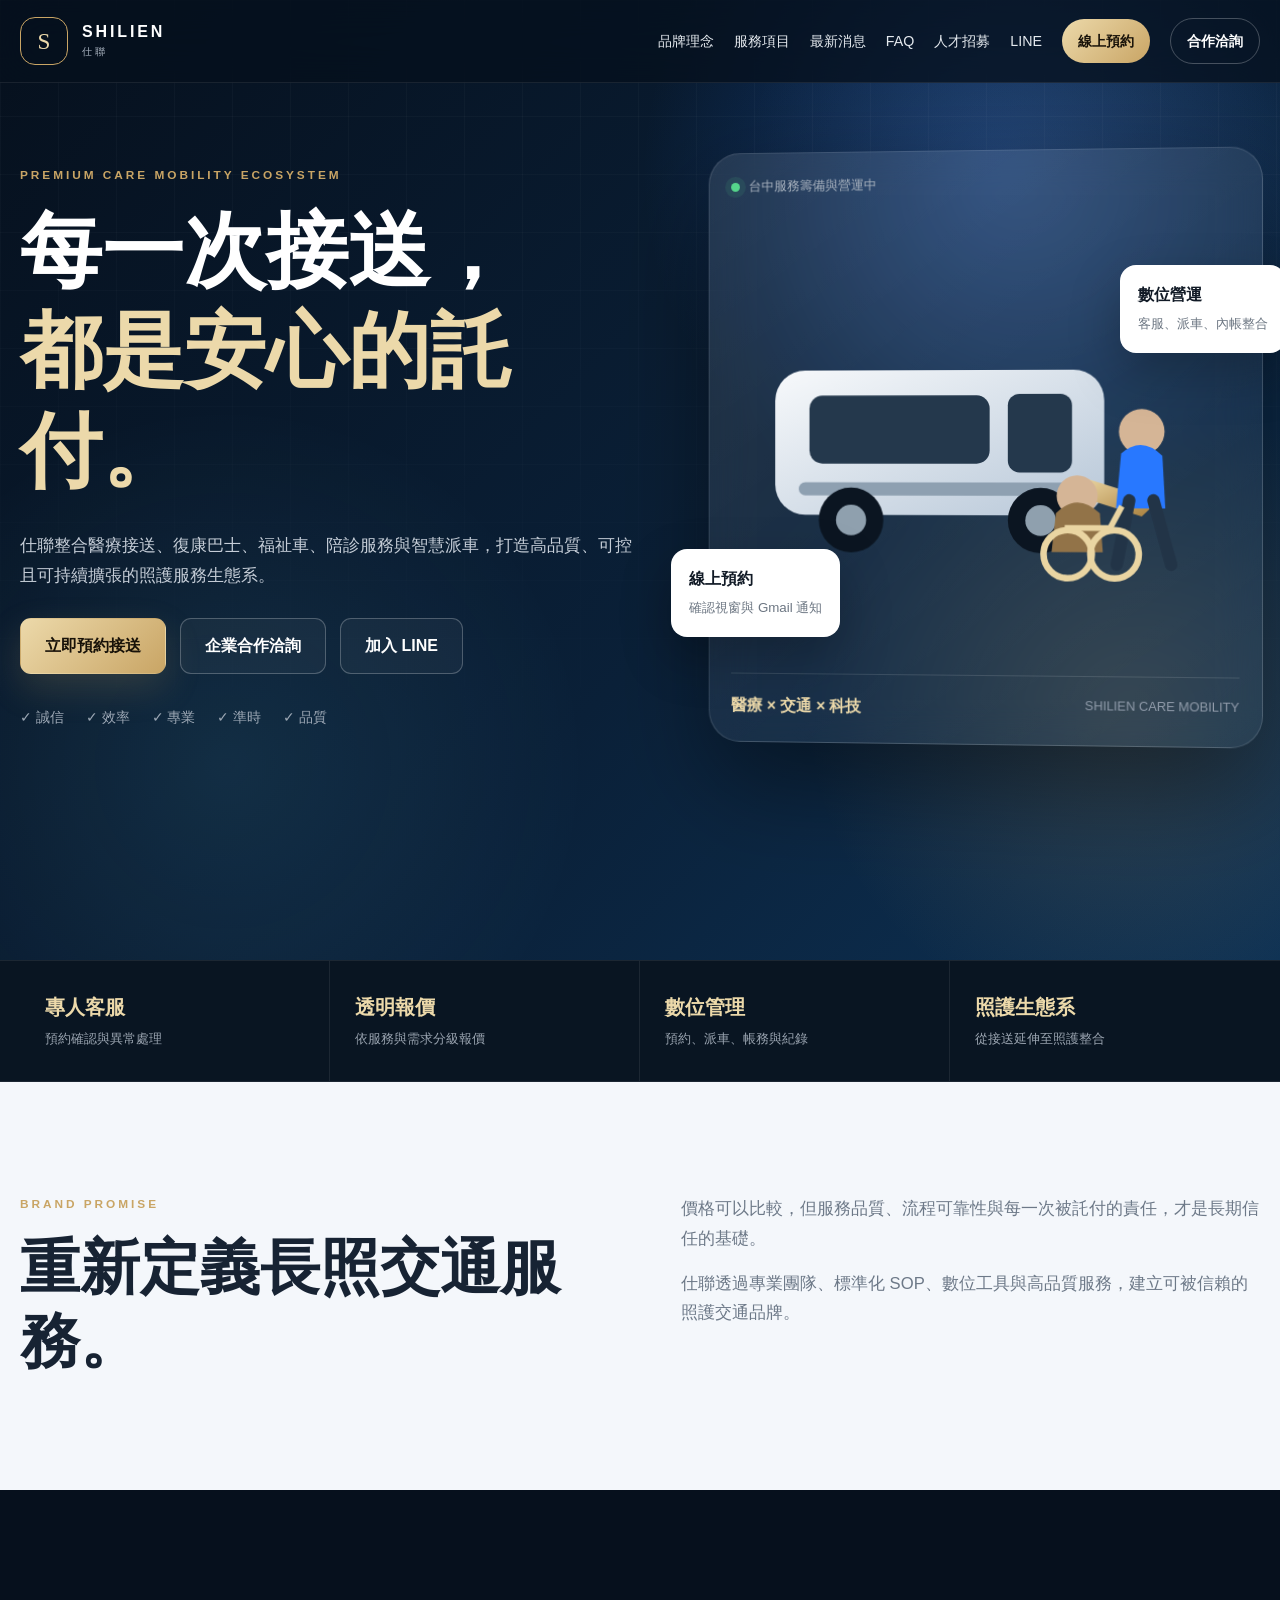
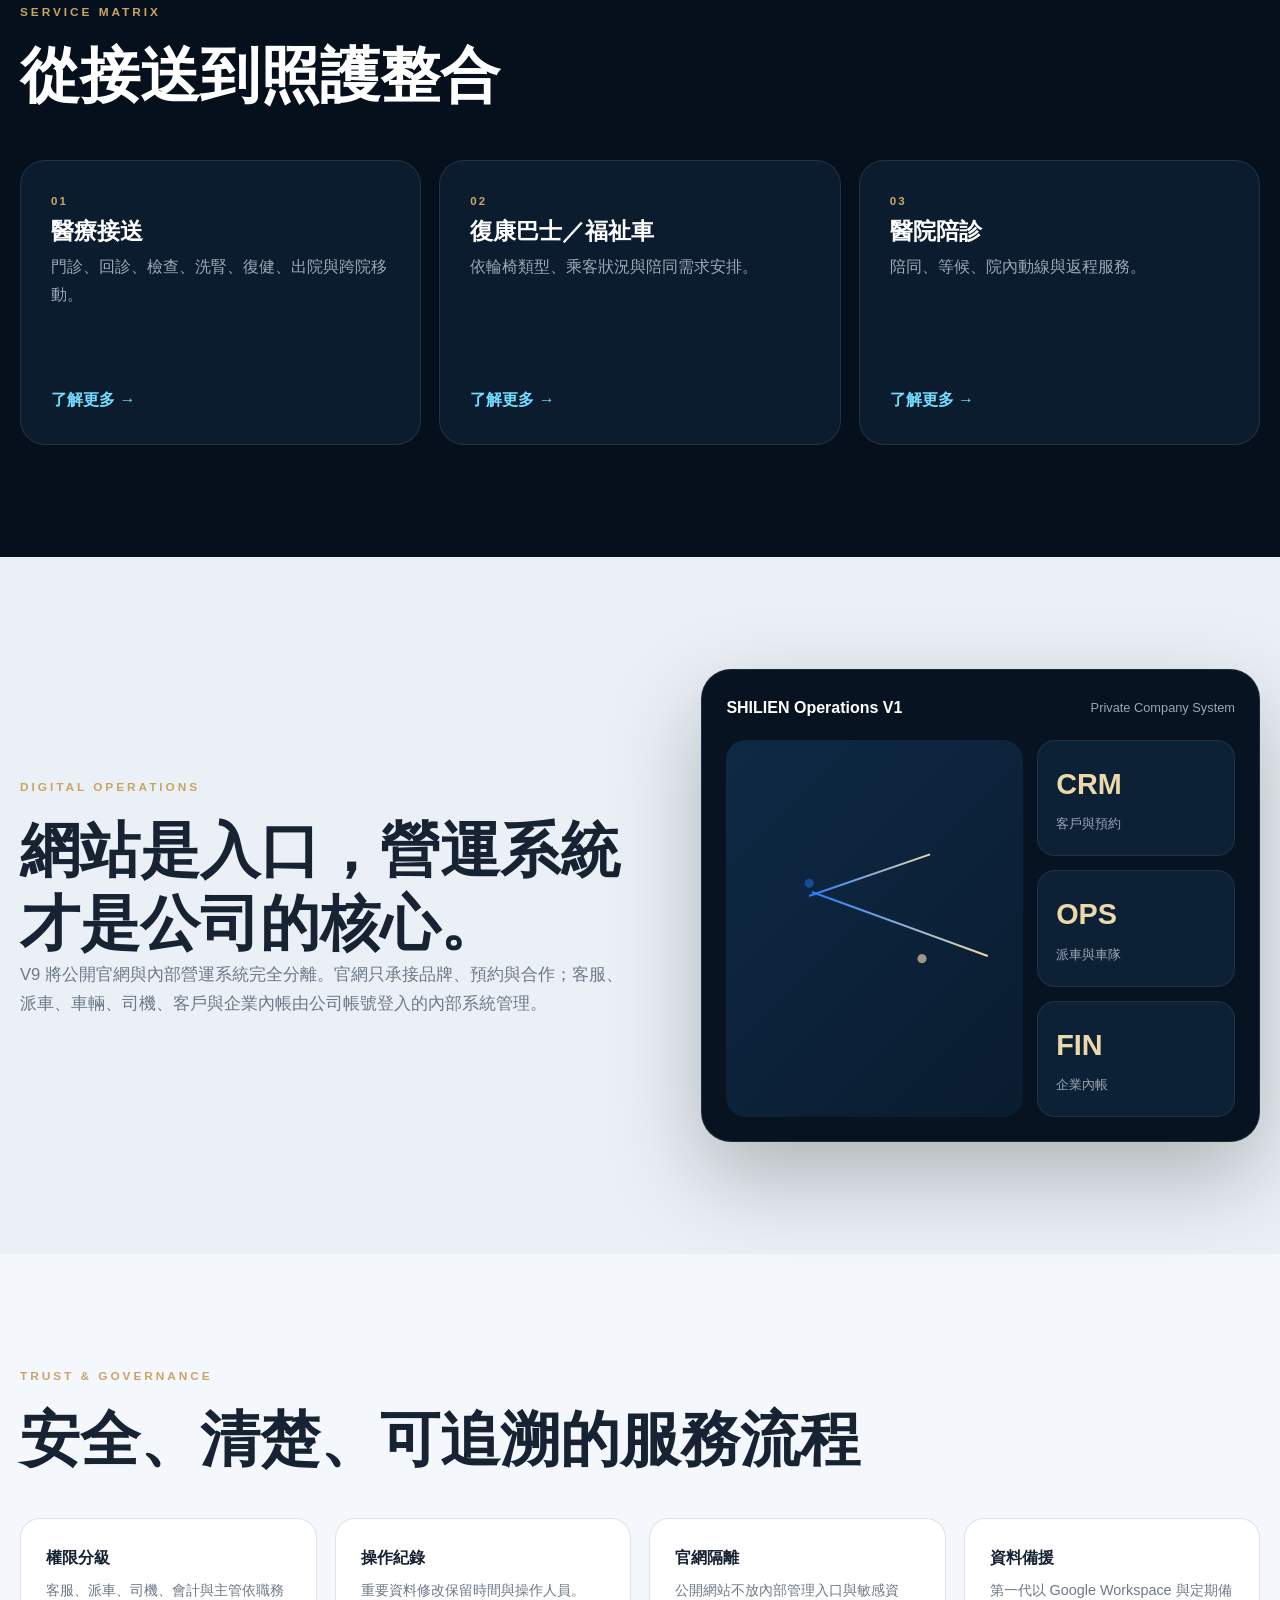
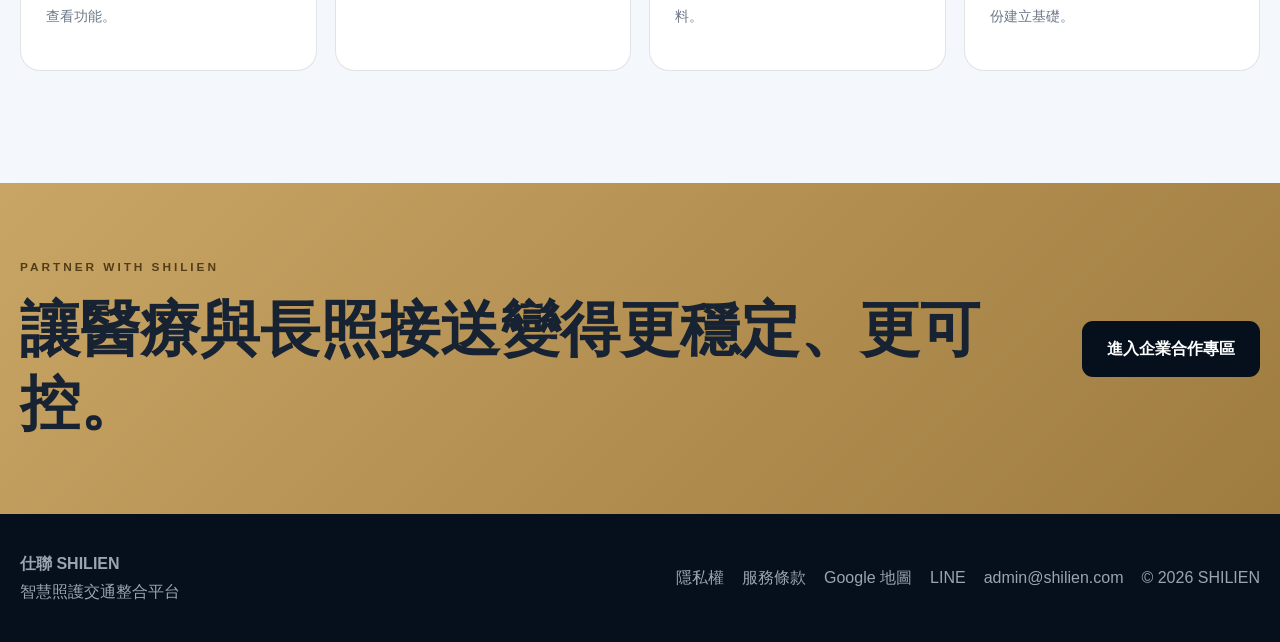
==== commit da88a7ba: "SHILIEN V9 public website and internal system launch" ====
--- a/index.html
+++ b/index.html
@@ -1,35 +1,39 @@
-<!doctype html><html lang="zh-Hant"><head><meta charset="utf-8"><meta name="viewport" content="width=device-width,initial-scale=1"><title>仕聯 SHILIEN｜智慧照護交通整合平台</title><meta name="description" content="仕聯整合醫療接送、復康巴士、福祉車、陪診服務與智慧派車。"><link rel="stylesheet" href="style.css?v=5"><link rel="stylesheet" href="style-v8.css?v=8"></head><body>
+<!doctype html><html lang="zh-Hant"><head><meta charset="utf-8"><meta name="viewport" content="width=device-width,initial-scale=1">
+<title>仕聯 SHILIEN｜智慧照護交通整合平台</title><meta name="description" content="仕聯整合醫療接送、復康巴士、福祉車、陪診與智慧派車。">
+<meta name="referrer" content="strict-origin-when-cross-origin"><meta name="theme-color" content="#06101d">
+<meta http-equiv="Content-Security-Policy" content="default-src 'self' https://script.google.com https://script.googleusercontent.com; script-src 'self' 'unsafe-inline' https://script.google.com https://script.googleusercontent.com; style-src 'self' 'unsafe-inline'; img-src 'self' data: https:; connect-src 'self' https://script.google.com https://script.googleusercontent.com; frame-ancestors 'none'; base-uri 'self'; form-action 'self' https://script.google.com;">
+<link rel="stylesheet" href="style.css?v=9"></head><body>
+<div class="announcement" id="siteAnnouncement"></div>
 <header class="header"><div class="container nav">
 <a class="brand" href="index.html"><span class="brand-mark">S</span><span class="brand-copy"><b>SHILIEN</b><small>仕聯</small></span></a>
 <button class="menu" aria-label="開啟選單" aria-expanded="false">☰</button>
-<nav class="navlinks"><a href="index.html#about">品牌理念</a><a href="services.html">服務項目</a><a href="news.html">最新消息</a><a href="faq.html">FAQ</a><a data-line href="#">LINE</a><a class="nav-action nav-booking" href="booking.html">線上預約</a><a class="nav-action nav-partner" href="partner.html#form">合作洽詢</a></nav>
-</div></header>
-<main>
-<section class="hero"><div class="container hero-grid">
-<div><p class="eyebrow">Premium care mobility ecosystem</p><h1>每一次接送，<br><span>都是安心的託付。</span></h1><p class="hero-copy">仕聯整合醫療接送、復康巴士、福祉車、陪診服務與智慧派車，從一趟接送開始，打造高品質、可控且可持續擴張的照護服務生態系。</p><div class="actions"><a class="btn btn-primary" href="booking.html">立即預約接送</a><a class="btn btn-ghost" href="partner.html#form">企業合作洽詢</a><a class="btn btn-ghost" data-line href="#">加入 LINE</a></div><div class="hero-values"><span>✓ 誠信</span><span>✓ 效率</span><span>✓ 專業</span><span>✓ 準時</span><span>✓ 品質</span></div></div>
-<div class="visual"><div class="glass"><div class="status"><span class="dot"></span><span>台中服務營運中</span></div><div class="hero-art">
+<nav class="navlinks">
+<a href="index.html#about">品牌理念</a><a href="services.html">服務項目</a><a href="news.html">最新消息</a><a href="faq.html">FAQ</a><a href="recruitment.html">人才招募</a><a data-line href="#">LINE</a>
+<a class="nav-action nav-booking" href="booking.html">線上預約</a><a class="nav-action nav-partner" href="partner.html#form">合作洽詢</a>
+</nav></div></header>
+<main><section class="hero"><div class="container hero-grid">
+<div><p class="eyebrow">Premium care mobility ecosystem</p><h1 data-content="hero_title">每一次接送，<br><span>都是安心的託付。</span></h1>
+<p class="hero-copy" data-content="hero_subtitle">仕聯整合醫療接送、復康巴士、福祉車、陪診服務與智慧派車，打造高品質、可控且可持續擴張的照護服務生態系。</p>
+<div class="actions"><a class="btn btn-primary" href="booking.html">立即預約接送</a><a class="btn btn-ghost" href="partner.html#form">企業合作洽詢</a><a class="btn btn-ghost" data-line href="#">加入 LINE</a></div>
+<div class="hero-values"><span>✓ 誠信</span><span>✓ 效率</span><span>✓ 專業</span><span>✓ 準時</span><span>✓ 品質</span></div></div>
+<div class="visual"><div class="glass"><div class="status-line"><span class="dot"></span><span data-content="operation_status">台中服務籌備與營運中</span></div><div class="hero-art">
 <svg viewBox="0 0 700 510" aria-label="福祉車與專業接送人員示意">
 <defs><linearGradient id="car" x1="0" y1="0" x2="1" y2="1"><stop stop-color="#f7f9fb"/><stop offset="1" stop-color="#b7c7d8"/></linearGradient><linearGradient id="gold" x1="0" y1="0" x2="1" y2="1"><stop stop-color="#ead5a2"/><stop offset="1" stop-color="#a67d3a"/></linearGradient></defs>
 <rect x="62" y="165" width="455" height="200" rx="42" fill="url(#car)"/><rect x="110" y="200" width="250" height="94" rx="18" fill="#24384c"/><rect x="385" y="198" width="88" height="108" rx="16" fill="#24384c"/><rect x="95" y="320" width="400" height="18" rx="9" fill="#8ea0b1"/>
 <circle cx="168" cy="372" r="45" fill="#0b1521"/><circle cx="168" cy="372" r="21" fill="#8fa0ae"/><circle cx="430" cy="372" r="45" fill="#0b1521"/><circle cx="430" cy="372" r="21" fill="#8fa0ae"/>
-<path d="M495 315 L590 345 L568 366 L486 340 Z" fill="url(#gold)"/><circle cx="568" cy="250" r="31" fill="#d5b596"/><path d="M540 280 Q568 255 596 283 L600 355 L533 355 Z" fill="#2d7cff"/><path d="M551 344 L534 432M584 344 L608 432" stroke="#223447" stroke-width="17" stroke-linecap="round"/>
-<circle cx="480" cy="338" r="28" fill="#d5b596"/><path d="M451 362 Q480 332 511 362 L515 415 L445 415 Z" fill="#927348"/><circle cx="467" cy="418" r="33" fill="none" stroke="#ead5a2" stroke-width="9"/><circle cx="531" cy="418" r="33" fill="none" stroke="#ead5a2" stroke-width="9"/><path d="M463 382 L525 382 L541 352" fill="none" stroke="#ead5a2" stroke-width="8"/><path d="M547 310 Q530 340 515 366" fill="none" stroke="#d5b596" stroke-width="12" stroke-linecap="round"/>
-</svg></div><div class="glass-foot"><b>醫療 × 交通 × 科技</b><span>SHILIEN CARE MOBILITY</span></div></div><div class="float-card fc1"><b>LINE 預約</b><small>快速回覆與行程確認</small></div><div class="float-card fc2"><b>GPS 派車</b><small>未來整合即時位置</small></div></div>
+<path d="M495 315 L590 345 L568 366 L486 340 Z" fill="url(#gold)"/><circle cx="568" cy="250" r="31" fill="#d5b596"/><path d="M540 280 Q568 255 596 283 L600 355 L533 355 Z" fill="#2878ff"/><path d="M551 344 L534 432M584 344 L608 432" stroke="#223447" stroke-width="17" stroke-linecap="round"/>
+<circle cx="480" cy="338" r="28" fill="#d5b596"/><path d="M451 362 Q480 332 511 362 L515 415 L445 415 Z" fill="#927348"/><circle cx="467" cy="418" r="33" fill="none" stroke="#ead5a2" stroke-width="9"/><circle cx="531" cy="418" r="33" fill="none" stroke="#ead5a2" stroke-width="9"/><path d="M463 382 L525 382 L541 352" fill="none" stroke="#ead5a2" stroke-width="8"/>
+</svg></div><div class="glass-foot"><b>醫療 × 交通 × 科技</b><span>SHILIEN CARE MOBILITY</span></div></div><div class="float-card fc1"><b>線上預約</b><small>確認視窗與 Gmail 通知</small></div><div class="float-card fc2"><b>數位營運</b><small>客服、派車、內帳整合</small></div></div>
 </div></section>
-<section class="strip"><div class="container strip-grid"><div class="strip-item"><b>24 小時客服目標</b><span>建立全天候回應能力</span></div><div class="strip-item"><b>公開透明定價</b><span>依服務分級清楚報價</span></div><div class="strip-item"><b>全面數位化</b><span>預約、派車、支付與紀錄</span></div><div class="strip-item"><b>完整照護生態系</b><span>從交通延伸至照護整合</span></div></div></section>
-<section class="section reveal" id="about"><div class="container two"><div><p class="eyebrow">Brand promise</p><h2>重新定義長照交通服務。</h2></div><div class="copy"><p>仕聯相信，價格可以比較，但服務品質、流程可靠性與每一次被託付的責任，才是長期信任的基礎。</p><p>我們不以低價競爭為核心，而是透過專業團隊、標準化 SOP、數位工具與高品質服務，建立可被信賴的照護交通品牌。</p></div></div></section>
-<section class="section dark reveal"><div class="container"><p class="eyebrow">Service matrix</p><h2>從接送到照護整合</h2><div class="cards">
-<div class="card"><span class="num">01</span><h3>醫療接送</h3><p>門診、回診、檢查、洗腎、復健、出院與跨院移動。</p><a href="services.html">查看服務 →</a></div>
-<div class="card"><span class="num">02</span><h3>復康巴士／福祉車</h3><p>依輪椅類型、乘客狀況與陪同需求安排。</p><a href="services.html">查看服務 →</a></div>
-<div class="card"><span class="num">03</span><h3>醫院陪診</h3><p>陪同、等候、院內動線與返程服務。</p><a href="services.html">查看服務 →</a></div>
-<div class="card"><span class="num">04</span><h3>長照深度整合</h3><p>逐步串接居家照護、機構與長照服務。</p><a href="services.html">了解規劃 →</a></div>
-<div class="card"><span class="num">05</span><h3>外籍看護媒合</h3><p>未來透過合法合作單位導入。</p><a href="services.html">了解規劃 →</a></div>
-<div class="card"><span class="num">06</span><h3>人力派遣</h3><p>建立嚴選、訓練、分級與稽核制度。</p><a href="partner.html">企業合作 →</a></div>
+<section class="strip"><div class="container strip-grid"><div class="strip-item"><b>專人客服</b><span>預約確認與異常處理</span></div><div class="strip-item"><b>透明報價</b><span>依服務與需求分級報價</span></div><div class="strip-item"><b>數位管理</b><span>預約、派車、帳務與紀錄</span></div><div class="strip-item"><b>照護生態系</b><span>從接送延伸至照護整合</span></div></div></section>
+<section class="section reveal" id="about"><div class="container two"><div><p class="eyebrow">Brand promise</p><h2 data-content="about_title">重新定義長照交通服務。</h2></div><div class="copy"><p data-content="about_paragraph_1">價格可以比較，但服務品質、流程可靠性與每一次被託付的責任，才是長期信任的基礎。</p><p data-content="about_paragraph_2">仕聯透過專業團隊、標準化 SOP、數位工具與高品質服務，建立可被信賴的照護交通品牌。</p></div></div></section>
+<section class="section dark reveal"><div class="container"><p class="eyebrow">Service matrix</p><h2>從接送到照護整合</h2><div class="cards" id="servicesGrid">
+<article class="card"><span class="num">01</span><h3>醫療接送</h3><p>門診、回診、檢查、洗腎、復健、出院與跨院移動。</p><a href="services.html">了解更多 →</a></article>
+<article class="card"><span class="num">02</span><h3>復康巴士／福祉車</h3><p>依輪椅類型、乘客狀況與陪同需求安排。</p><a href="services.html">了解更多 →</a></article>
+<article class="card"><span class="num">03</span><h3>醫院陪診</h3><p>陪同、等候、院內動線與返程服務。</p><a href="services.html">了解更多 →</a></article>
 </div></div></section>
-<section class="section soft reveal"><div class="container showcase"><div><p class="eyebrow">Smart dispatch preview</p><h2>把每一趟行程，變成可追蹤、可回報、可管理的服務。</h2><p class="copy">此區為未來派車管理系統的產品藍圖示意，展示 GPS、行程狀態、準時率與服務量的整合方向，不代表功能已正式上線。</p></div><div class="dashboard"><div class="dash-top"><b>SHILIEN Operations</b><span>Demo Dashboard</span></div><div class="dash-grid"><div class="map"></div><div class="dash-side"><div class="dash-stat"><strong>12</strong><span>今日行程示意</span></div><div class="dash-stat"><strong>4</strong><span>執行中車輛示意</span></div><div class="dash-stat"><strong>96%</strong><span>準時率目標示意</span></div></div></div></div></div></section>
-<section class="section reveal"><div class="container"><p class="eyebrow">Growth roadmap</p><h2>從官網，到完整數位營運平台。</h2><div class="timeline"><div class="milestone"><small>PHASE 01</small><h3>品牌與官網</h3><p>企業形象、SEO、預約與合作入口。</p></div><div class="milestone"><small>PHASE 02</small><h3>CRM 與派車</h3><p>整合客戶、訂單、排班、車輛與紀錄。</p></div><div class="milestone"><small>PHASE 03</small><h3>合作機構入口</h3><p>下單、查詢、對帳、月結與文件下載。</p></div><div class="milestone"><small>PHASE 04</small><h3>APP 與即時位置</h3><p>司機、家屬與合作單位角色介面。</p></div></div></div></section>
-<section class="section dark reveal"><div class="container"><p class="eyebrow">Business readiness</p><h2>為醫院與合作機構而設計</h2><div class="metrics"><div class="metric"><strong data-count="24">0</strong><span>小時客服能力目標</span></div><div class="metric"><strong data-count="100">0</strong><span>% 流程數位化目標</span></div><div class="metric"><strong data-count="5">0</strong><span>大核心價值</span></div><div class="metric"><strong data-count="1">0</strong><span>站式照護入口</span></div></div></div></section>
-<section class="cta"><div class="container cta-grid"><div><p class="eyebrow" style="color:#513d18">Partner with SHILIEN</p><h2>讓醫療與長照接送變得更穩定、更可控。</h2></div><a class="btn" href="partner.html#form">進入企業合作專區</a></div></section>
-</main>
+<section class="section soft reveal"><div class="container showcase"><div><p class="eyebrow">Digital operations</p><h2>網站是入口，營運系統才是公司的核心。</h2><p class="copy">V9 將公開官網與內部營運系統完全分離。官網只承接品牌、預約與合作；客服、派車、車輛、司機、客戶與企業內帳由公司帳號登入的內部系統管理。</p></div><div class="dashboard"><div class="dash-top"><b>SHILIEN Operations V1</b><span>Private Company System</span></div><div class="dash-grid"><div class="map"></div><div class="dash-side"><div class="dash-stat"><strong>CRM</strong><span>客戶與預約</span></div><div class="dash-stat"><strong>OPS</strong><span>派車與車隊</span></div><div class="dash-stat"><strong>FIN</strong><span>企業內帳</span></div></div></div></div></div></section>
+<section class="section reveal"><div class="container"><p class="eyebrow">Trust & governance</p><h2>安全、清楚、可追溯的服務流程</h2><div class="trust-grid"><div class="trust"><b>權限分級</b><p>客服、派車、司機、會計與主管依職務查看功能。</p></div><div class="trust"><b>操作紀錄</b><p>重要資料修改保留時間與操作人員。</p></div><div class="trust"><b>官網隔離</b><p>公開網站不放內部管理入口與敏感資料。</p></div><div class="trust"><b>資料備援</b><p>第一代以 Google Workspace 與定期備份建立基礎。</p></div></div></div></section>
+<section class="cta"><div class="container cta-grid"><div><p class="eyebrow" style="color:#513d18">Partner with SHILIEN</p><h2>讓醫療與長照接送變得更穩定、更可控。</h2></div><a class="btn btn-dark" href="partner.html#form">進入企業合作專區</a></div></section></main>
 <footer><div class="container footer-grid"><div><b>仕聯 SHILIEN</b><br><span>智慧照護交通整合平台</span></div><div class="footer-links"><a href="privacy.html">隱私權</a><a href="terms.html">服務條款</a><a data-map href="#">Google 地圖</a><a data-line href="#">LINE</a><a data-email href="#"></a><span>© <span data-year></span> SHILIEN</span></div></div></footer>
-<div class="mobile-dock"><a data-phone href="#">電話</a><a data-line href="#">LINE</a><a href="booking.html">立即預約</a></div><script src="app.js?v=8"></script></body></html>
+<div class="mobile-dock"><a data-phone href="#">電話</a><a data-line href="#">LINE</a><a href="booking.html">立即預約</a></div><script src="app.js?v=9"></script></body></html>
--- a/style.css
+++ b/style.css
@@ -1,126 +1,123 @@
 
 :root{
-  --bg:#06101d;--bg2:#0b1c31;--bg3:#0f2c4a;
+  --ink:#06101d;--ink2:#0b1d31;--ink3:#10304f;
   --paper:#f4f7fb;--paper2:#eaf0f6;--white:#fff;
-  --text:#152131;--muted:#697587;
-  --blue:#2d7cff;--cyan:#79ddff;
-  --gold:#c9a564;--gold2:#ecd8a5;
-  --line:rgba(9,28,48,.12);--line-dark:rgba(255,255,255,.1);
-  --max:1260px;--r:26px;--shadow:0 30px 90px rgba(6,24,42,.13)
+  --text:#172333;--muted:#6d7988;--line:rgba(9,29,49,.12);
+  --blue:#2878ff;--cyan:#74dcff;--gold:#c9a565;--gold2:#ecd9aa;
+  --green:#55d68b;--red:#c94747;--max:1260px;--radius:25px;
+  --shadow:0 28px 80px rgba(7,25,43,.13)
 }
 *{box-sizing:border-box}
 html{scroll-behavior:smooth}
 body{margin:0;background:var(--paper);color:var(--text);font-family:"Noto Sans TC","PingFang TC","Microsoft JhengHei",sans-serif;line-height:1.75;overflow-x:hidden}
 a{text-decoration:none;color:inherit}
+img,svg{display:block;max-width:100%}
 button,input,select,textarea{font:inherit}
-img,svg{display:block;max-width:100%}
+button{cursor:pointer}
 .container{width:min(calc(100% - 40px),var(--max));margin:auto}
 .eyebrow{margin:0 0 16px;color:var(--gold);font-size:.74rem;letter-spacing:.25em;text-transform:uppercase;font-weight:900}
 h1,h2,h3{font-family:"Noto Serif TC","PMingLiU",serif;line-height:1.22}
 h1{font-size:clamp(3rem,6.4vw,6.8rem);margin:0}
-h2{font-size:clamp(2.15rem,4.7vw,4.2rem);margin:0}
-h3{font-size:1.42rem;margin:.4rem 0}
+h2{font-size:clamp(2.1rem,4.7vw,4.15rem);margin:0}
+h3{font-size:1.42rem;margin:.45rem 0}
 p{margin:0 0 1rem}
-.header{position:fixed;inset:0 0 auto;z-index:100;background:rgba(6,16,29,.74);backdrop-filter:blur(20px);border-bottom:1px solid rgba(255,255,255,.08)}
+.header{position:fixed;inset:0 0 auto;z-index:100;background:rgba(6,16,29,.76);backdrop-filter:blur(20px);border-bottom:1px solid rgba(255,255,255,.08)}
 .nav{height:82px;display:flex;align-items:center;justify-content:space-between}
-.brand{display:flex;align-items:center;gap:14px;color:white}
-.brand-mark{width:48px;height:48px;border:1px solid var(--gold);border-radius:15px;display:grid;place-items:center;color:var(--gold2);font-family:serif;font-size:1.45rem;box-shadow:inset 0 0 0 1px rgba(255,255,255,.05),0 12px 30px rgba(0,0,0,.18)}
-.brand-copy{display:flex;flex-direction:column;line-height:1.05}
-.brand-copy b{letter-spacing:.18em}.brand-copy small{font-size:.62rem;letter-spacing:.34em;color:#aab4c0;margin-top:6px}
-.navlinks{display:flex;align-items:center;gap:23px;color:#e3e8ee;font-size:.9rem}
+.brand{display:flex;align-items:center;gap:14px;color:#fff}
+.brand-mark{width:48px;height:48px;border:1px solid var(--gold);border-radius:15px;display:grid;place-items:center;color:var(--gold2);font-family:serif;font-size:1.45rem}
+.brand-copy{display:flex;flex-direction:column;line-height:1.05}.brand-copy b{letter-spacing:.18em}.brand-copy small{font-size:.62rem;letter-spacing:.34em;color:#aab4c0;margin-top:6px}
+.navlinks{display:flex;align-items:center;gap:20px;color:#e4e9ee;font-size:.89rem}
 .navlinks a:hover{color:var(--cyan)}
-.nav-cta{padding:10px 18px;border:1px solid var(--gold);border-radius:999px;color:var(--gold2)!important}
+.nav-action{padding:10px 16px;border-radius:999px;font-weight:900}
+.nav-booking{background:linear-gradient(135deg,var(--gold2),var(--gold));color:#171108!important}
+.nav-partner{border:1px solid rgba(255,255,255,.25);color:#fff!important}
 .menu{display:none;background:none;border:0;color:#fff;font-size:1.5rem}
 
 .hero{min-height:960px;padding:150px 0 92px;color:#fff;position:relative;overflow:hidden;background:
-radial-gradient(circle at 78% 18%,rgba(45,124,255,.30),transparent 28%),
-radial-gradient(circle at 88% 74%,rgba(201,165,100,.19),transparent 24%),
-linear-gradient(135deg,var(--bg),#0a2038 58%,#0d3154)}
-.hero:before{content:"";position:absolute;inset:-12%;background:
-radial-gradient(circle at 24% 74%,rgba(121,221,255,.09),transparent 24%),
-radial-gradient(circle at 75% 25%,rgba(236,216,165,.08),transparent 20%);
-animation:drift 16s ease-in-out infinite alternate}
-.hero:after{content:"";position:absolute;inset:0;background-image:
-linear-gradient(rgba(255,255,255,.03) 1px,transparent 1px),
-linear-gradient(90deg,rgba(255,255,255,.03) 1px,transparent 1px);
-background-size:58px 58px;mask-image:linear-gradient(to bottom,#000,transparent 88%)}
+radial-gradient(circle at 78% 18%,rgba(40,120,255,.31),transparent 28%),
+radial-gradient(circle at 88% 74%,rgba(201,165,101,.19),transparent 24%),
+linear-gradient(135deg,var(--ink),#0a2038 58%,#0d3154)}
+.hero:before{content:"";position:absolute;inset:-12%;background:radial-gradient(circle at 24% 74%,rgba(116,220,255,.09),transparent 24%),radial-gradient(circle at 75% 25%,rgba(236,217,170,.08),transparent 20%);animation:drift 16s ease-in-out infinite alternate}
+.hero:after{content:"";position:absolute;inset:0;background-image:linear-gradient(rgba(255,255,255,.03) 1px,transparent 1px),linear-gradient(90deg,rgba(255,255,255,.03) 1px,transparent 1px);background-size:58px 58px;mask-image:linear-gradient(to bottom,#000,transparent 88%)}
 @keyframes drift{from{transform:translate3d(-2%,-1%,0) scale(1)}to{transform:translate3d(2%,2%,0) scale(1.05)}}
 .hero-grid{position:relative;z-index:2;display:grid;grid-template-columns:1.05fr .95fr;gap:72px;align-items:center}
 .hero h1 span{color:var(--gold2)}
-.hero-copy{font-size:1.08rem;color:#c5cdd7;max-width:700px;margin:28px 0}
+.hero-copy{font-size:1.08rem;color:#c5cdd7;max-width:710px;margin:28px 0}
 .actions{display:flex;gap:14px;flex-wrap:wrap}
-.btn{min-height:52px;padding:13px 24px;border-radius:11px;display:inline-flex;align-items:center;justify-content:center;border:1px solid transparent;font-weight:900;cursor:pointer;transition:.25s}
-.btn-primary{background:linear-gradient(135deg,var(--gold2),var(--gold));color:#171108;box-shadow:0 14px 36px rgba(201,165,100,.18)}
+.btn{min-height:52px;padding:13px 24px;border-radius:11px;display:inline-flex;align-items:center;justify-content:center;border:1px solid transparent;font-weight:900;transition:.25s}
+.btn-primary{background:linear-gradient(135deg,var(--gold2),var(--gold));color:#171108;box-shadow:0 14px 36px rgba(201,165,101,.18)}
 .btn-primary:hover{transform:translateY(-2px)}
 .btn-ghost{color:#fff;border-color:rgba(255,255,255,.24);background:rgba(255,255,255,.04)}
+.btn-dark{background:var(--ink);color:#fff}
+.btn-light{background:#edf2f7;color:#24354a}
 .hero-values{display:flex;gap:22px;flex-wrap:wrap;color:#9da8b5;font-size:.86rem;margin-top:32px}
 .visual{position:relative}
 .glass{border:1px solid rgba(255,255,255,.14);border-radius:32px;padding:22px;background:linear-gradient(145deg,rgba(255,255,255,.10),rgba(255,255,255,.025));backdrop-filter:blur(20px);box-shadow:0 42px 100px rgba(0,0,0,.42);transform:perspective(1200px) rotateY(-3deg)}
-.status{display:flex;align-items:center;gap:9px;color:#aab4c0;font-size:.8rem}.dot{width:9px;height:9px;border-radius:50%;background:#55d68b;box-shadow:0 0 0 6px rgba(85,214,139,.1)}
+.status-line{display:flex;align-items:center;gap:9px;color:#aab4c0;font-size:.8rem}.dot{width:9px;height:9px;border-radius:50%;background:var(--green);box-shadow:0 0 0 6px rgba(85,214,139,.1)}
 .hero-art{min-height:480px;display:grid;place-items:center}
 .glass-foot{display:flex;justify-content:space-between;gap:20px;border-top:1px solid rgba(255,255,255,.12);padding-top:18px}.glass-foot b{color:var(--gold2)}.glass-foot span{color:#909baa;font-size:.8rem}
 .float-card{position:absolute;background:#fff;color:#111a26;border-radius:16px;padding:16px 18px;box-shadow:0 20px 50px rgba(0,0,0,.25);animation:float 5s ease-in-out infinite}.float-card b{display:block}.float-card small{color:#6c7682}.fc1{left:-34px;bottom:108px}.fc2{right:-26px;top:115px;animation-delay:1s}
 @keyframes float{0%,100%{transform:translateY(0)}50%{transform:translateY(-10px)}}
 
+.announcement{display:none;background:#fff3cf;color:#60460f;padding:12px 20px;text-align:center;font-weight:800}
+.announcement.show{display:block}
 .strip{background:#091522;color:#fff;border-top:1px solid rgba(255,255,255,.08);border-bottom:1px solid rgba(255,255,255,.08)}
 .strip-grid{display:grid;grid-template-columns:repeat(4,1fr)}
-.strip-item{padding:29px 25px;border-right:1px solid rgba(255,255,255,.08)}.strip-item:last-child{border-right:0}.strip-item b{display:block;color:var(--gold2);font-size:1.25rem}.strip-item span{font-size:.8rem;color:#9aa4b0}
+.strip-item{padding:29px 25px;border-right:1px solid rgba(255,255,255,.08)}.strip-item:last-child{border-right:0}.strip-item b{display:block;color:var(--gold2);font-size:1.23rem}.strip-item span{font-size:.8rem;color:#9aa4b0}
 
-.section{padding:112px 0}.dark{background:var(--bg);color:#fff}.soft{background:var(--paper2)}
+.section{padding:112px 0}.dark{background:var(--ink);color:#fff}.soft{background:var(--paper2)}
 .two{display:grid;grid-template-columns:1fr 1fr;gap:82px;align-items:start}
 .copy{font-size:1.04rem;color:var(--muted)}.dark .copy{color:#aab4c0}
 .cards{display:grid;grid-template-columns:repeat(3,1fr);gap:18px;margin-top:48px}
-.card{min-height:292px;padding:30px;border-radius:var(--r);background:#fff;border:1px solid var(--line);display:flex;flex-direction:column;transition:.3s}
+.card{min-height:285px;padding:30px;border-radius:var(--radius);background:#fff;border:1px solid var(--line);display:flex;flex-direction:column;transition:.3s}
 .card:hover{transform:translateY(-7px);box-shadow:var(--shadow)}
 .dark .card{background:#0b1c2f;border-color:rgba(255,255,255,.1)}
-.num{font-size:.72rem;letter-spacing:.18em;color:var(--gold);font-weight:900}
-.card p{color:var(--muted)}.dark .card p{color:#9ea9b6}.card a{margin-top:auto;color:var(--blue);font-weight:900}.dark .card a{color:var(--cyan)}
+.num{font-size:.72rem;letter-spacing:.18em;color:var(--gold);font-weight:900}.card p{color:var(--muted)}.dark .card p{color:#9ea9b6}.card a{margin-top:auto;color:var(--blue);font-weight:900}.dark .card a{color:var(--cyan)}
+.trust-grid{display:grid;grid-template-columns:repeat(4,1fr);gap:18px;margin-top:42px}
+.trust{padding:25px;border-radius:20px;background:#fff;border:1px solid var(--line)}.trust b{display:block;margin-bottom:6px}.trust p{color:var(--muted);font-size:.9rem}
 
 .showcase{display:grid;grid-template-columns:1.05fr .95fr;gap:64px;align-items:center}
 .dashboard{background:#071321;color:#fff;border-radius:30px;padding:24px;border:1px solid rgba(255,255,255,.1);box-shadow:0 35px 90px rgba(0,0,0,.25)}
 .dash-top{display:flex;justify-content:space-between;align-items:center;margin-bottom:18px}.dash-top span{color:#9ba6b3;font-size:.8rem}
 .dash-grid{display:grid;grid-template-columns:1.2fr .8fr;gap:14px}
-.map{min-height:330px;border-radius:20px;background:
-radial-gradient(circle at 28% 38%,rgba(45,124,255,.45) 0 4px,transparent 5px),
-radial-gradient(circle at 66% 58%,rgba(236,216,165,.65) 0 4px,transparent 5px),
-linear-gradient(135deg,#0e2945,#0a1c2f);position:relative;overflow:hidden}
-.map:before,.map:after{content:"";position:absolute;height:2px;background:linear-gradient(90deg,var(--blue),var(--gold2));transform-origin:left}
-.map:before{width:63%;left:29%;top:40%;transform:rotate(20deg)}.map:after{width:43%;left:28%;top:41%;transform:rotate(-19deg)}
+.map{min-height:330px;border-radius:20px;background:radial-gradient(circle at 28% 38%,rgba(40,120,255,.45) 0 4px,transparent 5px),radial-gradient(circle at 66% 58%,rgba(236,217,170,.65) 0 4px,transparent 5px),linear-gradient(135deg,#0e2945,#0a1c2f);position:relative;overflow:hidden}
+.map:before,.map:after{content:"";position:absolute;height:2px;background:linear-gradient(90deg,var(--blue),var(--gold2));transform-origin:left}.map:before{width:63%;left:29%;top:40%;transform:rotate(20deg)}.map:after{width:43%;left:28%;top:41%;transform:rotate(-19deg)}
 .dash-side{display:grid;gap:14px}.dash-stat{background:#0c2036;padding:18px;border-radius:18px;border:1px solid rgba(255,255,255,.08)}.dash-stat strong{display:block;color:var(--gold2);font-size:1.8rem}.dash-stat span{color:#9ca7b3;font-size:.8rem}
 
 .timeline{display:grid;grid-template-columns:repeat(4,1fr);gap:18px;margin-top:46px}.milestone{padding:28px;border-radius:22px;background:#fff;border:1px solid var(--line)}.milestone small{color:var(--gold);font-weight:900}.milestone p{color:var(--muted);font-size:.92rem}
-.metrics{display:grid;grid-template-columns:repeat(4,1fr);gap:18px;margin-top:45px}.metric{padding:32px;border-radius:22px;background:#fff;border:1px solid var(--line)}.metric strong{display:block;font-size:2.6rem;color:var(--blue);line-height:1.1}.metric span{color:var(--muted)}
+.metrics{display:grid;grid-template-columns:repeat(4,1fr);gap:18px;margin-top:45px}.metric{padding:32px;border-radius:22px;background:#fff;border:1px solid var(--line)}.metric strong{display:block;font-size:2.55rem;color:var(--blue);line-height:1.1}.metric span{color:var(--muted)}
 
-.page-hero{padding:160px 0 82px;background:linear-gradient(135deg,var(--bg),#0b2845);color:#fff}.page-hero p{color:#b7c1cc}
-.partner-grid{display:grid;grid-template-columns:1fr 1fr;gap:60px}
+.page-hero{padding:160px 0 82px;background:linear-gradient(135deg,var(--ink),#0b2845);color:#fff}.page-hero p{color:#b7c1cc;max-width:820px}
+.partner-grid,.form-wrap{display:grid;grid-template-columns:.9fr 1.1fr;gap:60px}
 .partner-list{display:grid;grid-template-columns:repeat(2,1fr);gap:16px;margin-top:36px}.partner-item{padding:24px;border-radius:18px;background:#fff;border:1px solid var(--line)}.partner-item b{display:block;margin-bottom:7px}.partner-item p{font-size:.9rem;color:var(--muted)}
-.sop{display:grid;grid-template-columns:repeat(5,1fr);gap:14px;margin-top:42px}.sop-item{padding:22px;border-radius:18px;background:#0c1e32;border:1px solid rgba(255,255,255,.1)}.sop-item span{display:block;color:var(--gold2);font-weight:900;margin-bottom:8px}.sop-item p{color:#9aa5b2;font-size:.88rem}
-
-.form-wrap{display:grid;grid-template-columns:.85fr 1.15fr;gap:60px}
-.info-card{background:var(--bg);color:#fff;border-radius:22px;padding:30px}.info-card div{padding:15px 0;border-bottom:1px solid rgba(255,255,255,.1)}.info-card div:last-child{border-bottom:0}.info-card small{display:block;color:#9ba6b2}.info-card a,.info-card strong{color:#fff;font-size:1.05rem}
+.info-card{background:var(--ink);color:#fff;border-radius:22px;padding:30px}.info-card div{padding:15px 0;border-bottom:1px solid rgba(255,255,255,.1)}.info-card div:last-child{border-bottom:0}.info-card small{display:block;color:#9ba6b2}
 .form{background:#fff;border:1px solid var(--line);border-radius:22px;padding:30px}.form-row{display:grid;grid-template-columns:1fr 1fr;gap:16px}
 label{display:flex;flex-direction:column;gap:8px;margin-bottom:16px;font-weight:700;font-size:.88rem}
 input,select,textarea{padding:13px 14px;border:1px solid #d5dce5;border-radius:10px;background:#fbfcfe;outline:none}
-input:focus,select:focus,textarea:focus{border-color:var(--blue);box-shadow:0 0 0 3px rgba(45,124,255,.12)}
-.check{display:flex;flex-direction:row;align-items:flex-start;font-weight:400}.check input{margin-top:7px}.note{font-size:.78rem;color:var(--muted)}
+input:focus,select:focus,textarea:focus{border-color:var(--blue);box-shadow:0 0 0 3px rgba(40,120,255,.12)}
+.check{display:flex;flex-direction:row;align-items:flex-start;font-weight:400}.check input{margin-top:7px;width:auto}
+.honeypot{position:absolute!important;left:-9999px!important;width:1px!important;height:1px!important;overflow:hidden!important}
+.note,.form-status{font-size:.8rem;color:var(--muted)}.form-status.error{color:var(--red)}.form-status.success{color:#197448}
 .faq details{border-top:1px solid var(--line);padding:20px 0}.faq summary{font-weight:900;cursor:pointer}.faq p{color:var(--muted);margin-top:10px}
 .news-grid{display:grid;grid-template-columns:repeat(3,1fr);gap:18px;margin-top:42px}.news-card{background:#fff;border:1px solid var(--line);border-radius:22px;padding:26px}.news-card small{color:var(--gold);font-weight:900}.news-card p{color:var(--muted)}
+.cta{background:linear-gradient(135deg,var(--gold),#9e7b3f);padding:74px 0}.cta-grid{display:grid;grid-template-columns:1fr auto;gap:30px;align-items:center}
+footer{background:#06101c;color:#9aa5b1;padding:36px 0}.footer-grid{display:grid;grid-template-columns:1fr auto;gap:20px;align-items:center}.footer-links{display:flex;gap:18px;flex-wrap:wrap}
 
-.cta{background:linear-gradient(135deg,var(--gold),#9e7b3f);padding:74px 0}.cta-grid{display:grid;grid-template-columns:1fr auto;gap:30px;align-items:center}.cta .btn{background:var(--bg);color:#fff}
-footer{background:#06101c;color:#9aa5b1;padding:36px 0}.footer-grid{display:grid;grid-template-columns:1fr auto;gap:20px;align-items:center}.footer-links{display:flex;gap:18px;flex-wrap:wrap}
+.modal{position:fixed;inset:0;z-index:300;display:none;place-items:center;padding:20px;background:rgba(2,8,15,.78);backdrop-filter:blur(10px)}
+.modal.open{display:grid}.modal-card{width:min(720px,100%);max-height:min(88vh,860px);overflow:auto;position:relative;padding:32px;border-radius:24px;color:#fff;background:linear-gradient(145deg,#0c2036,#07111f);border:1px solid rgba(255,255,255,.13);box-shadow:0 35px 100px rgba(0,0,0,.42)}
+.modal-close{position:absolute;right:16px;top:10px;border:0;background:transparent;color:#fff;font-size:2rem}.modal-card pre{margin:20px 0;padding:20px;border-radius:16px;white-space:pre-wrap;color:#e8edf3;background:#050d17;border:1px solid rgba(255,255,255,.08);font-family:inherit;line-height:1.85}.modal-actions{display:flex;justify-content:flex-end;gap:12px;flex-wrap:wrap}
 .mobile-dock{display:none}.reveal{opacity:0;transform:translateY(28px);transition:.72s ease}.reveal.show{opacity:1;transform:none}
 
-@media(max-width:980px){
-  .menu{display:block}.navlinks{display:none;position:absolute;top:82px;left:0;right:0;background:#081321;flex-direction:column;align-items:stretch;padding:20px}.navlinks.open{display:flex}
-  .hero-grid,.two,.showcase,.partner-grid,.form-wrap{grid-template-columns:1fr}
-  .cards{grid-template-columns:repeat(2,1fr)}.strip-grid,.metrics,.timeline{grid-template-columns:repeat(2,1fr)}
-  .sop{grid-template-columns:repeat(2,1fr)}.news-grid{grid-template-columns:1fr 1fr}.cta-grid{grid-template-columns:1fr}
+@media(max-width:1000px){
+ .menu{display:block}.navlinks{display:none;position:absolute;top:82px;left:0;right:0;background:#081321;flex-direction:column;align-items:stretch;padding:20px}.navlinks.open{display:flex}
+ .hero-grid,.two,.showcase,.partner-grid,.form-wrap{grid-template-columns:1fr}
+ .cards{grid-template-columns:repeat(2,1fr)}.strip-grid,.metrics,.timeline,.trust-grid{grid-template-columns:repeat(2,1fr)}.news-grid{grid-template-columns:1fr 1fr}.cta-grid{grid-template-columns:1fr}
 }
 @media(max-width:640px){
-  body{padding-bottom:66px}.container{width:min(calc(100% - 24px),var(--max))}.hero{padding-top:120px;min-height:auto}.hero h1{font-size:2.8rem}
-  .actions{flex-direction:column}.btn{width:100%}.float-card{display:none}.glass{transform:none}
-  .cards,.strip-grid,.metrics,.timeline,.partner-list,.sop,.form-row,.news-grid{grid-template-columns:1fr}
-  .dash-grid{grid-template-columns:1fr}.section{padding:76px 0}.footer-grid{grid-template-columns:1fr}
-  .mobile-dock{display:grid;grid-template-columns:repeat(3,1fr);position:fixed;left:0;right:0;bottom:0;height:66px;background:#06101c;z-index:120;border-top:1px solid rgba(255,255,255,.1)}
-  .mobile-dock a{display:grid;place-items:center;color:#fff;border-right:1px solid rgba(255,255,255,.08);font-size:.82rem}.mobile-dock a:last-child{background:var(--gold);color:#161108;font-weight:900}
+ body{padding-bottom:66px}.container{width:min(calc(100% - 24px),var(--max))}.hero{padding-top:120px;min-height:auto}.hero h1{font-size:2.8rem}
+ .actions{flex-direction:column}.btn{width:100%}.float-card{display:none}.glass{transform:none}
+ .cards,.strip-grid,.metrics,.timeline,.trust-grid,.partner-list,.form-row,.news-grid{grid-template-columns:1fr}.dash-grid{grid-template-columns:1fr}.section{padding:76px 0}.footer-grid{grid-template-columns:1fr}
+ .mobile-dock{display:grid;grid-template-columns:repeat(3,1fr);position:fixed;left:0;right:0;bottom:0;height:66px;background:#06101c;z-index:120;border-top:1px solid rgba(255,255,255,.1)}
+ .mobile-dock a{display:grid;place-items:center;color:#fff;border-right:1px solid rgba(255,255,255,.08);font-size:.82rem}.mobile-dock a:last-child{background:var(--gold);color:#161108;font-weight:900}
+ .modal{padding:12px}.modal-card{padding:25px 18px}.modal-actions{flex-direction:column}
 }
